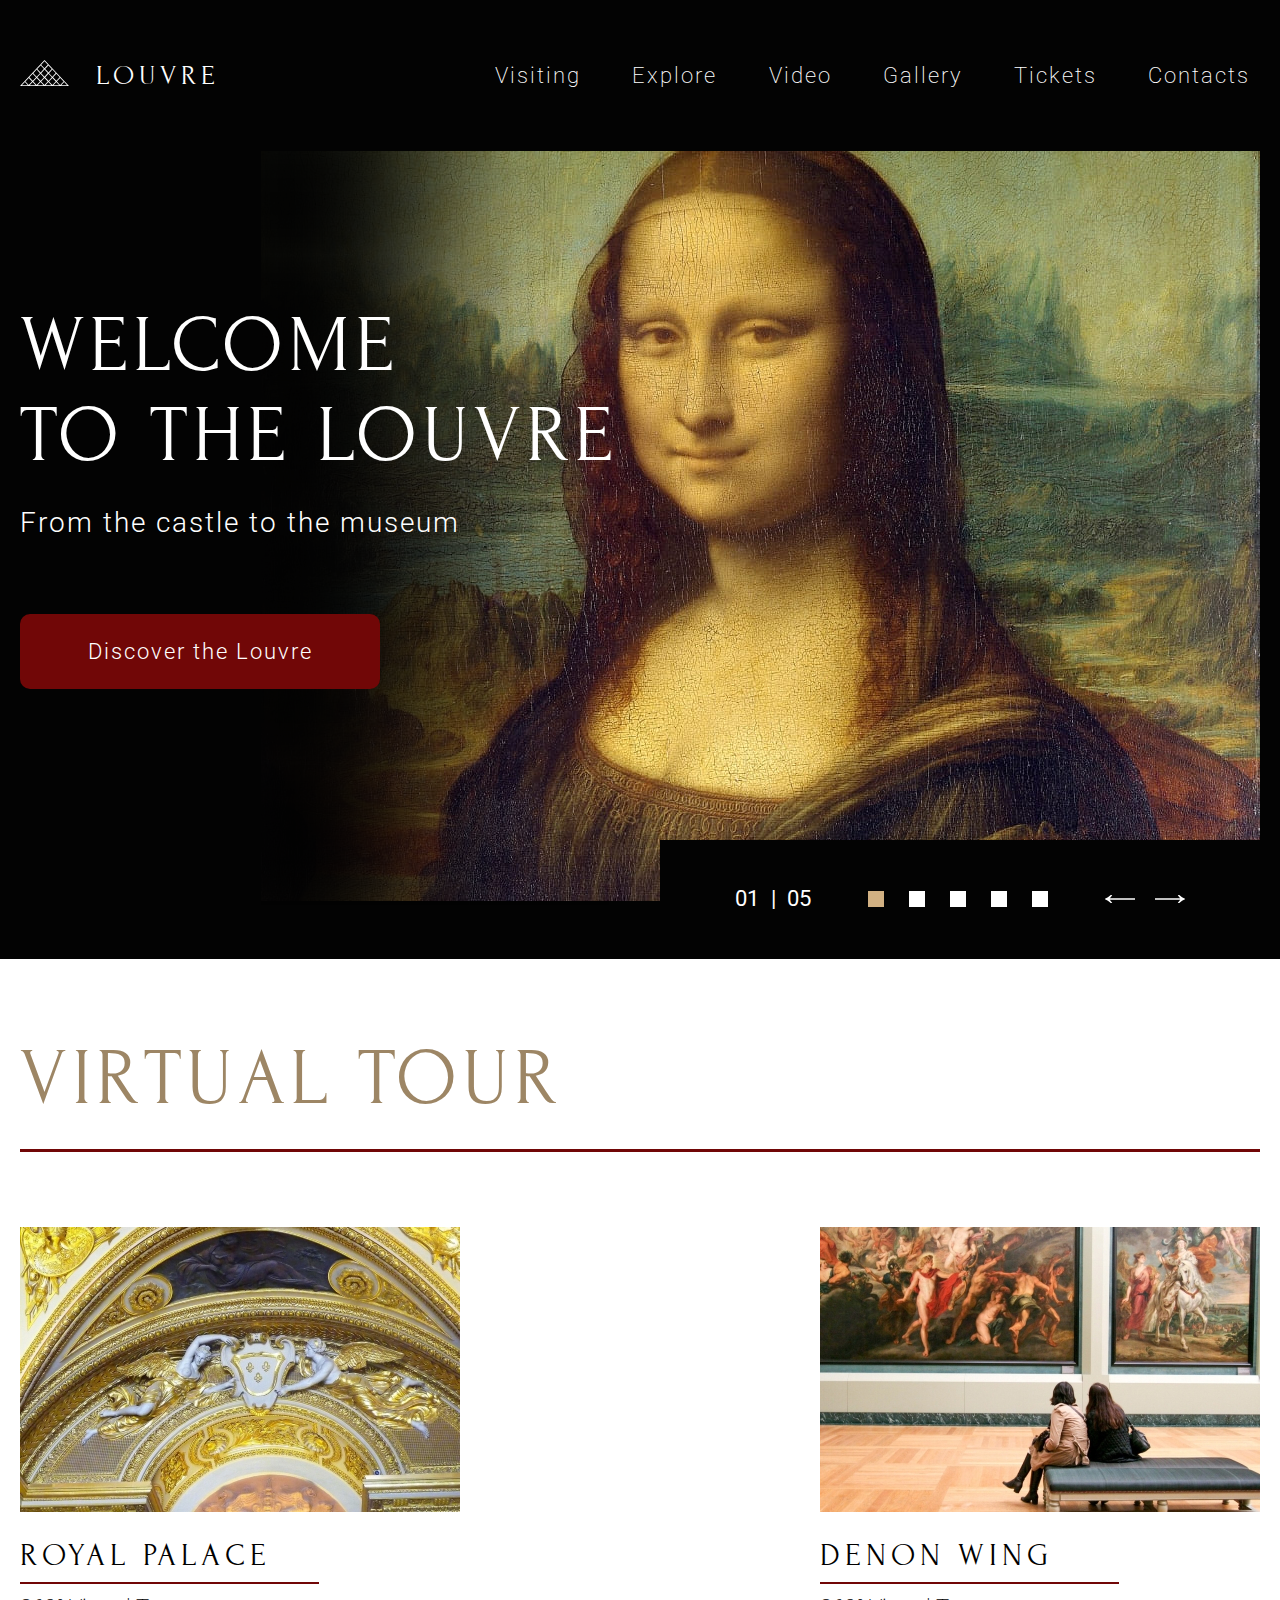
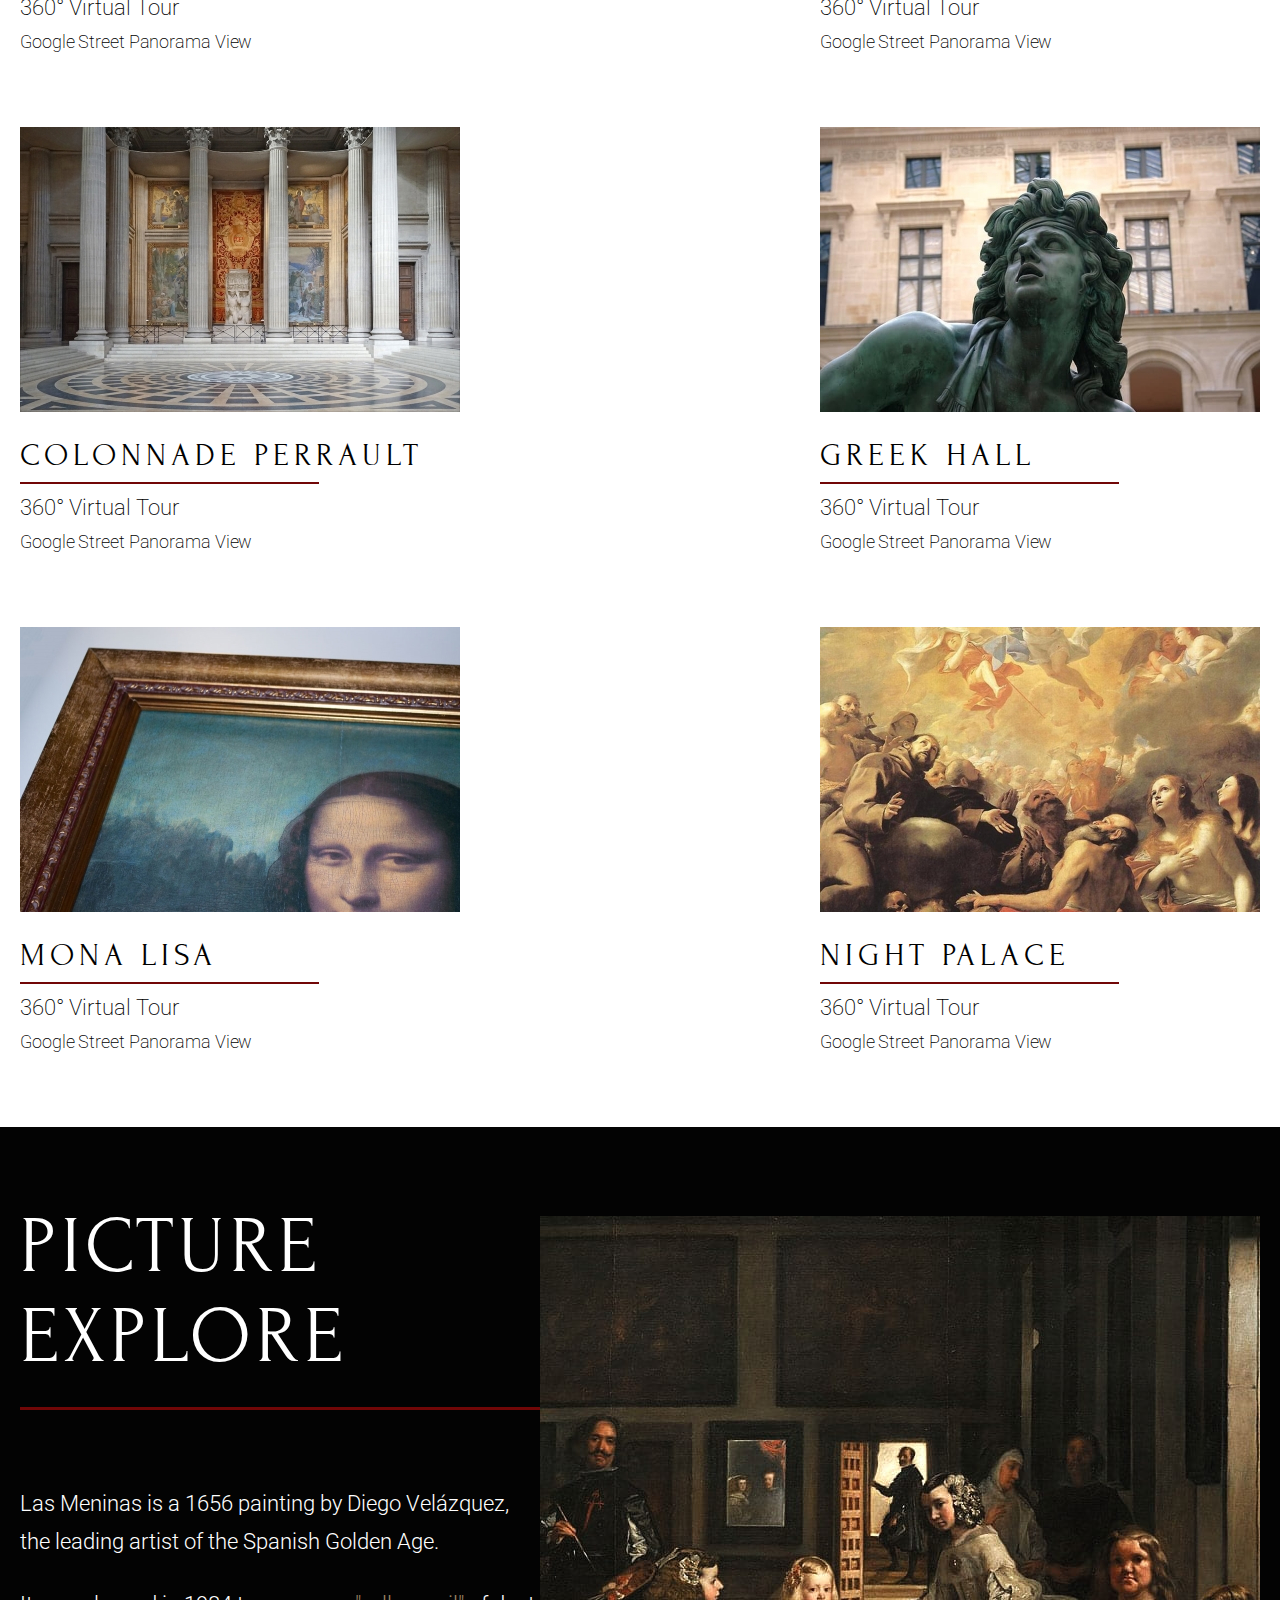
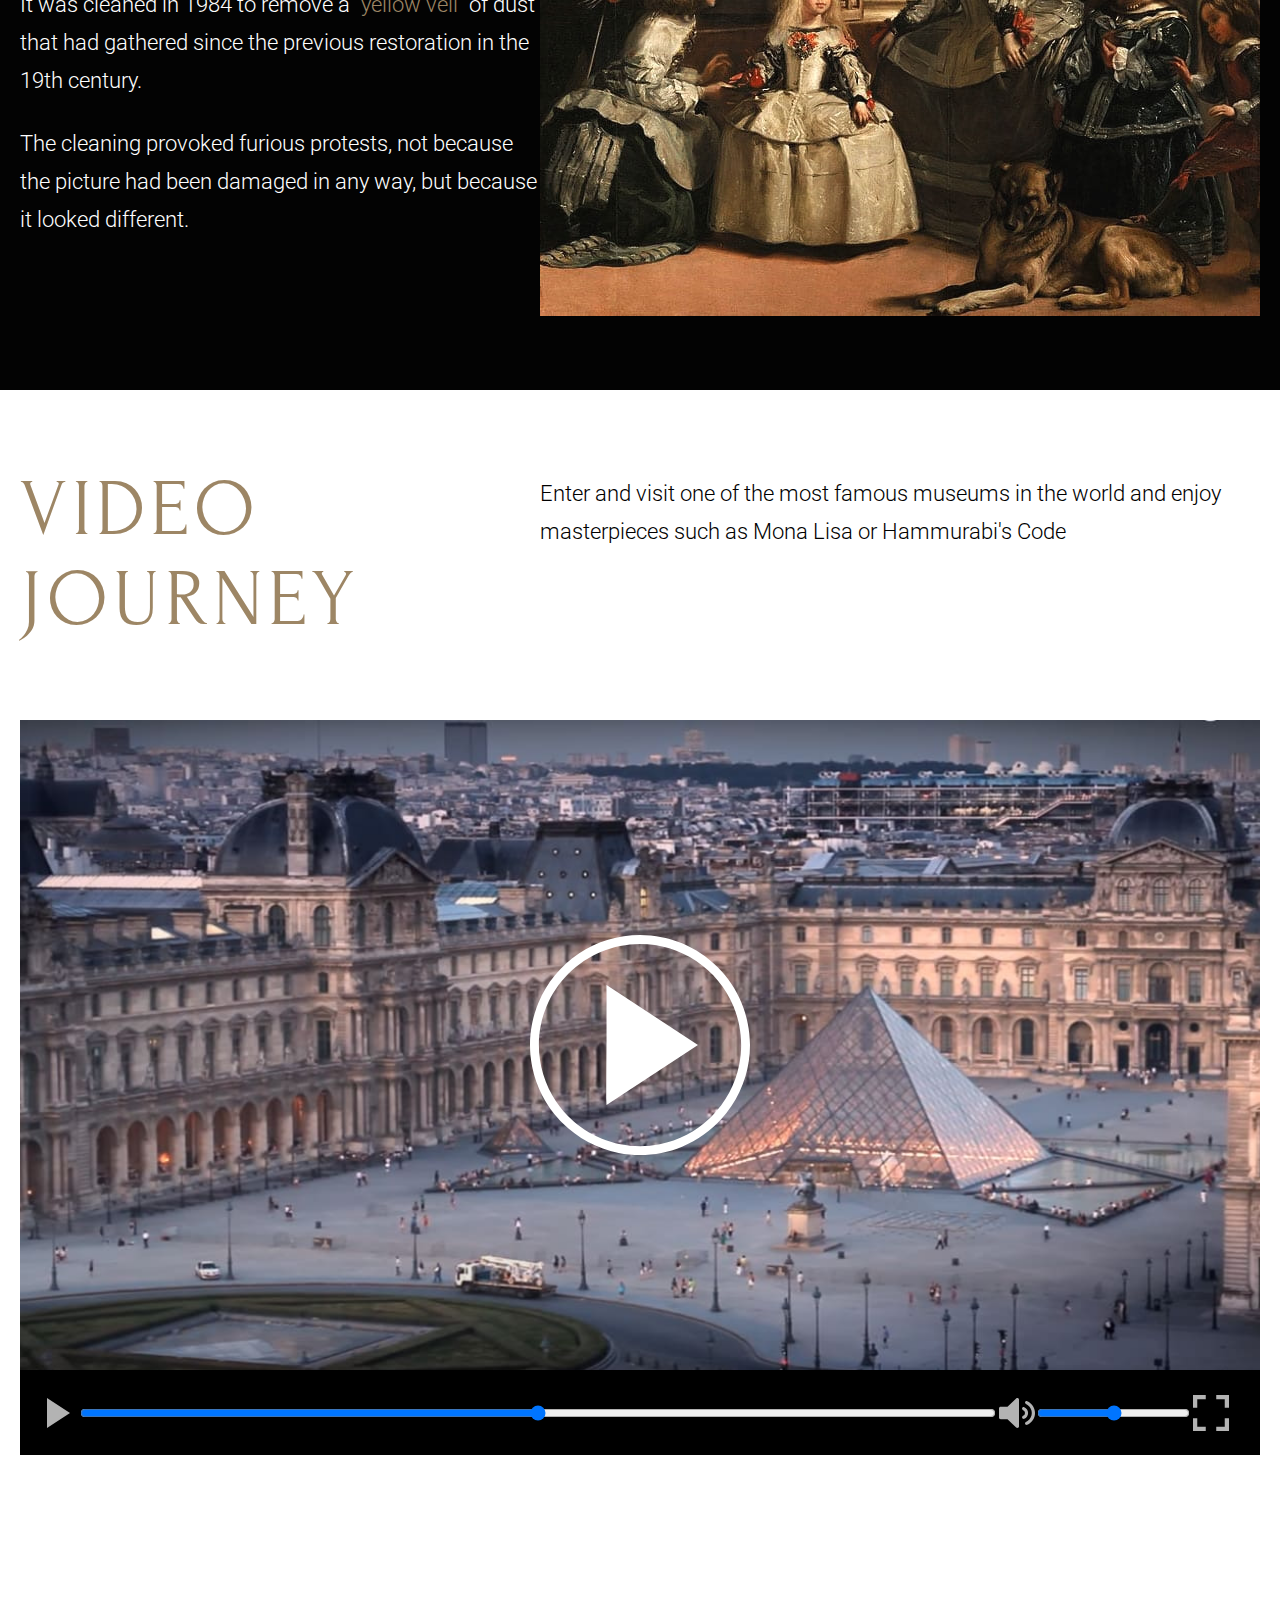
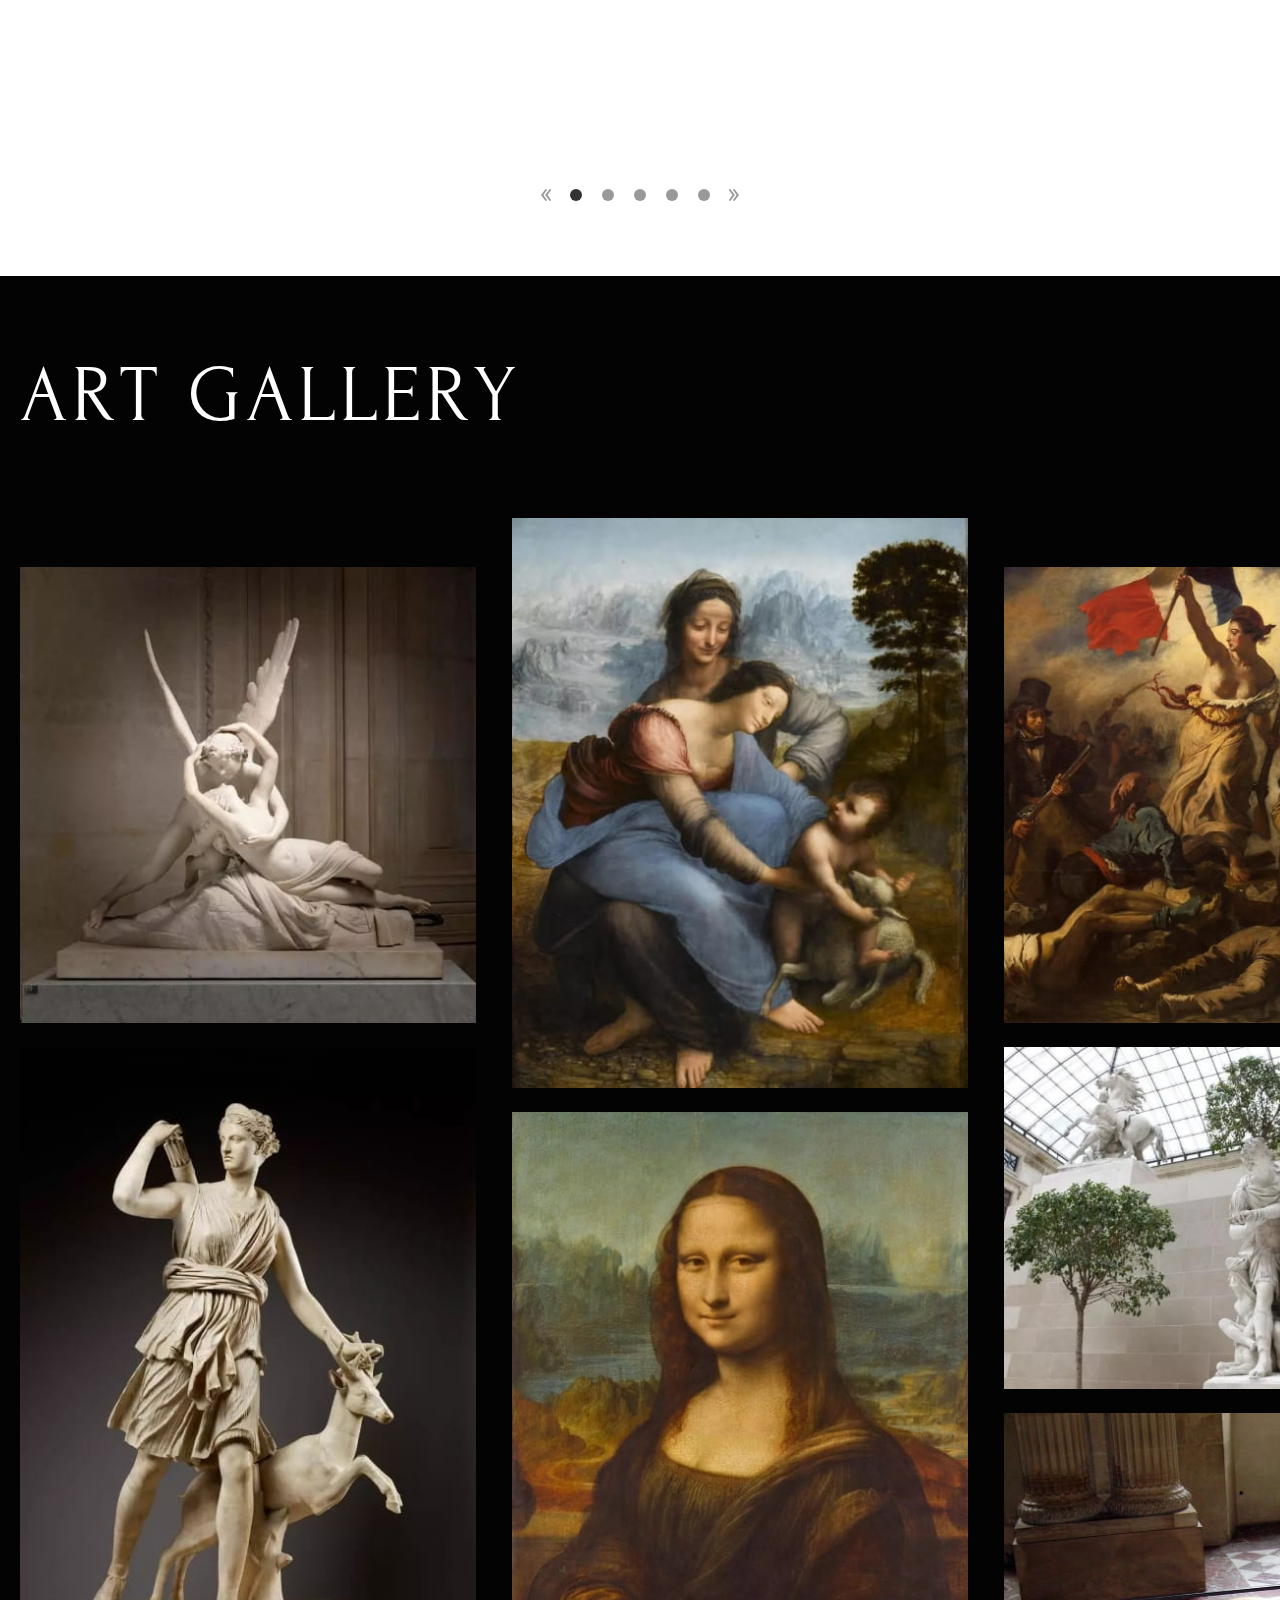
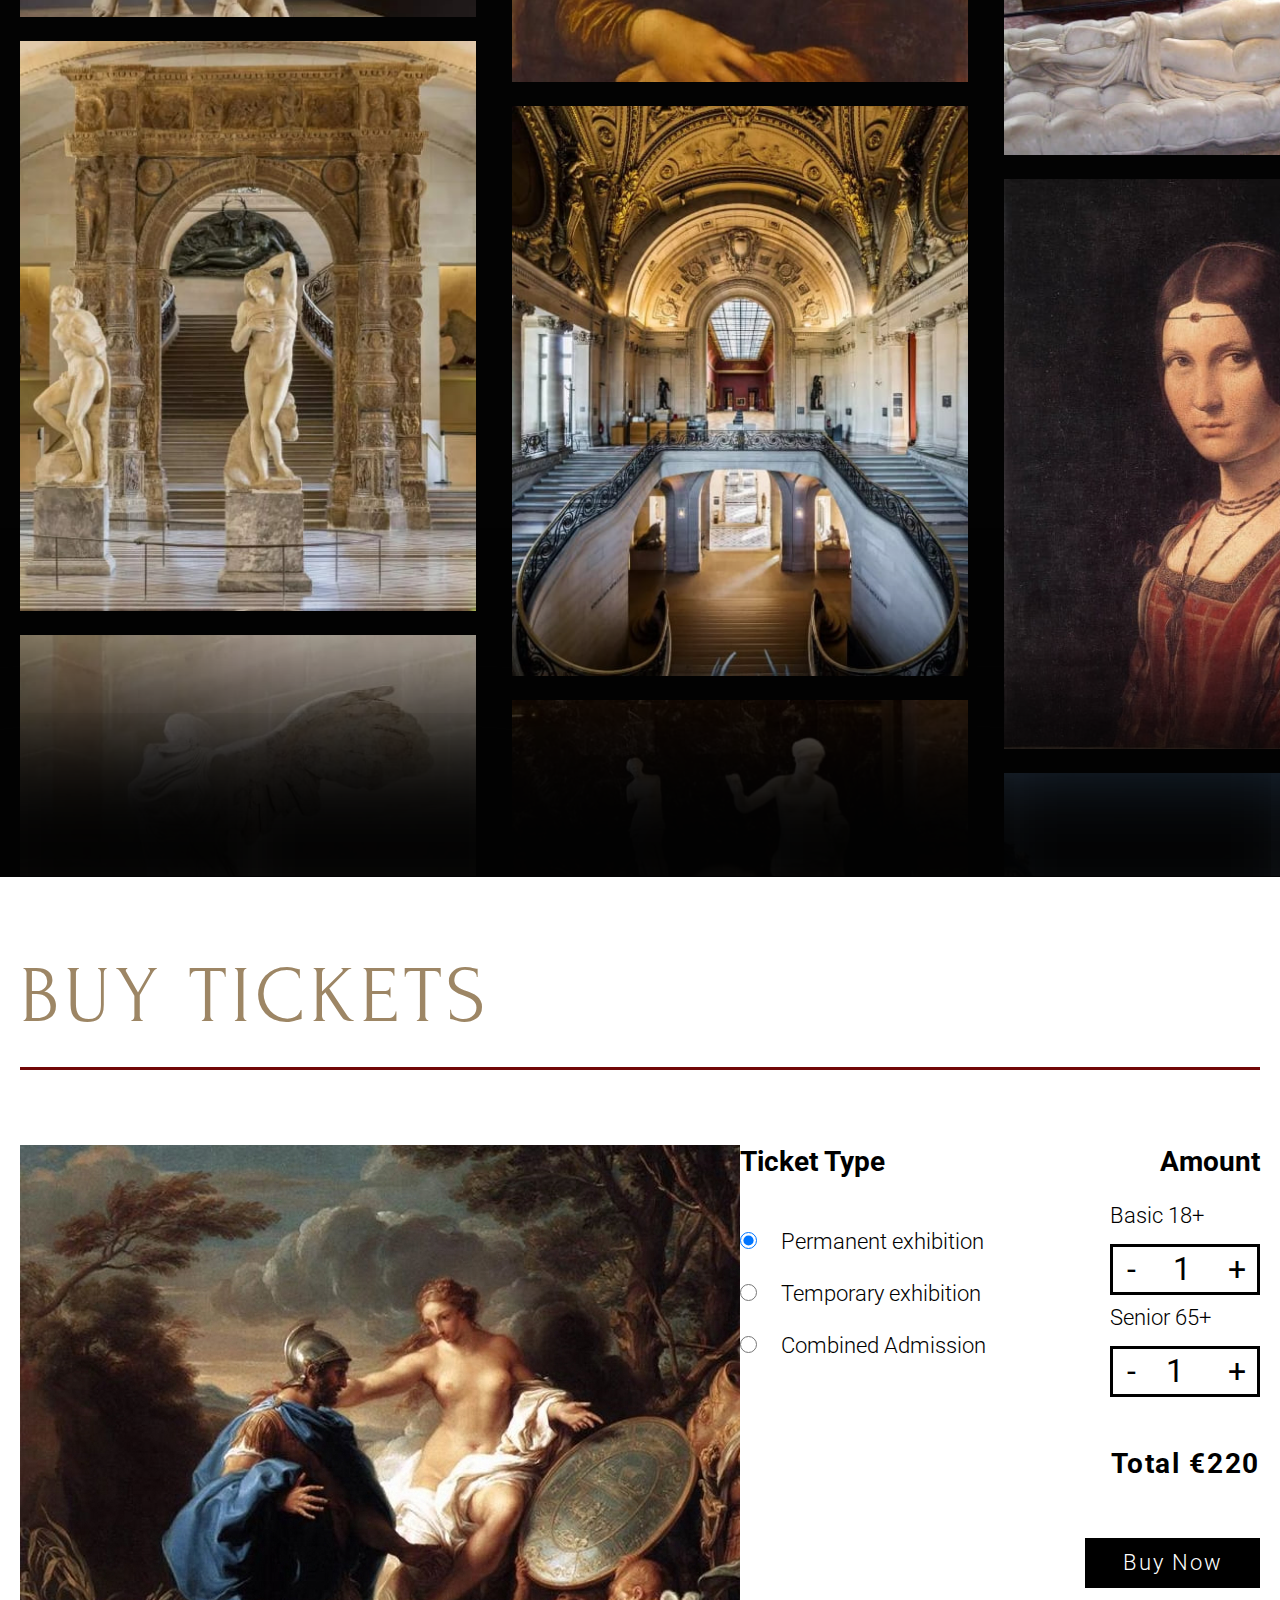
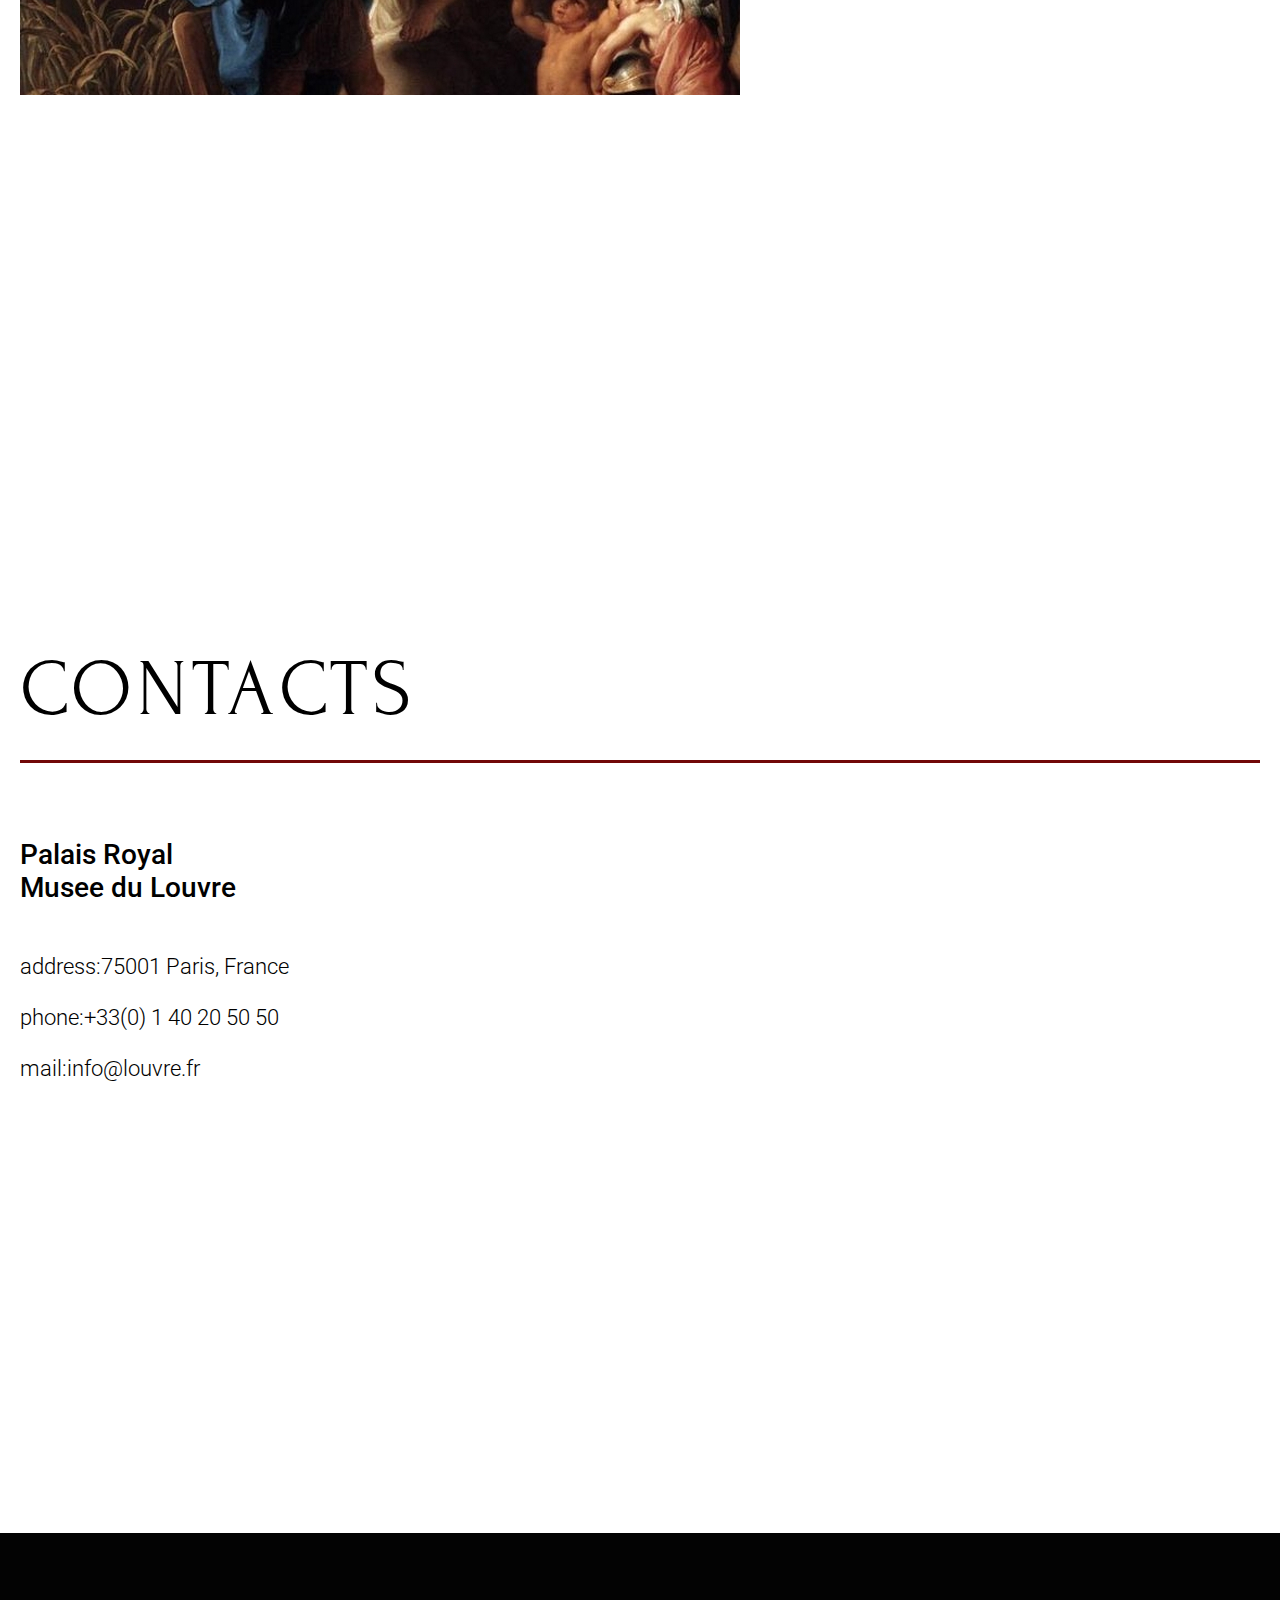
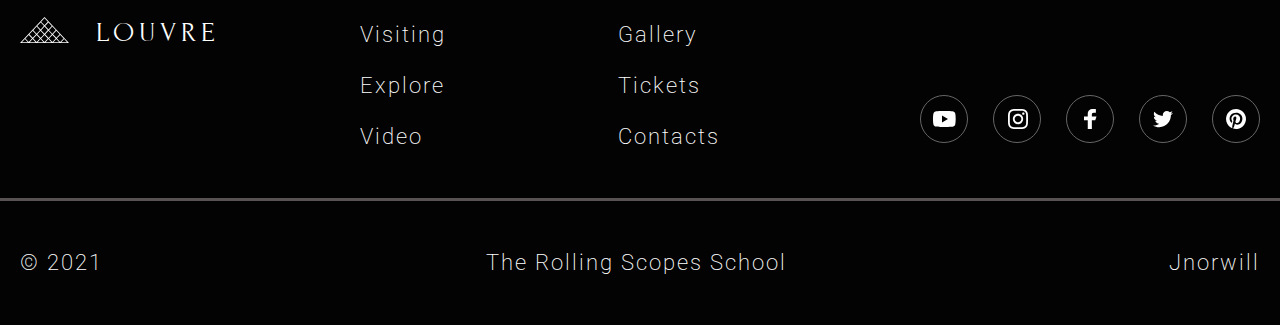
==== museum/index.html @ 2f7038e6 "feat: add block contacts" ====
<!DOCTYPE html>
<html lang="en">
  <head>
    <meta charset="UTF-8">
    <meta http-equiv="X-UA-Compatible" content="IE=edge">
    <meta name="viewport" content="width=device-width, initial-scale=1.0">
    <title>museum</title>
    <link rel="stylesheet" href="./compressed/css/style.min.css">
    <link rel="icon" href="./assets/img/favicon.ico">
    <link rel="preconnect" href="https://fonts.googleapis.com">
    <link rel="preconnect" href="https://fonts.googleapis.com">
    <link rel="preconnect" href="https://fonts.gstatic.com" crossorigin>
    <link href="https://fonts.googleapis.com/css2?family=Forum&display=swap"
      rel="stylesheet">
    <link rel="preconnect" href="https://fonts.gstatic.com" crossorigin>
    <link
      href="https://fonts.googleapis.com/css2?family=Roboto:wght@300&display=swap"
      rel="stylesheet">
  </head>
  <body>
    <header class="header-wrapper dark-bg">
      <h1 class="hidden">Museum</h1>
      <div class="header container">
        <div class="logo">
          <div class="logo__img"></div>
          <div class="logo__text">Louvre</div>
        </div>
        <nav>
          <ul class="navigation header__navigation">
            <li><a href="#visiting" class="navigation__link">Visiting</a></li>
            <li><a href="#explore" class="navigation__link">Explore</a></li>
            <li><a href="#video" class="navigation__link">Video</a></li>
            <li><a href="#gallery" class="navigation__link">Gallery</a></li>
            <li><a href="#tickets" class="navigation__link">Tickets</a></li>
            <li><a href="#contacts" class="navigation__link">Contacts</a></li>
          </ul>
        </nav>
      </div>
    </header>
    <main>
      <section class="welcome dark-bg">
        <div class="welcome-container container">
          <div class="welcome__text-container">
            <h2 class="title welcome__title">Welcome <br> to the Louvre</h2>
            <p class="welcome__subtitle">From the castle to the museum</p>
            <a href="./tours/tour7.html" class="welcome__button">Discover
              the Louvre</a>
          </div>
          <div class="welcome__slider slider">
            <div class="slider__gallery">
              <div class="slider__gallery_shadow"></div>
              <div>
                <img src="./assets/img/1.jpg" alt="Djokonda">
                <img class="hidden" src="./assets/img/2.jpg" alt="">
                <img class="hidden" src="./assets/img/3.jpg" alt="">
                <img class="hidden" src="./assets/img/4.jpg" alt="">
                <img class="hidden" src="./assets/img/5.jpg" alt="">
              </div>
            </div>
            <div class="slider__pagination">
              <div class="slider__numbers">
                <div>01</div>
                <div>|</div>
                <div>05</div>
              </div>
              <div class="slider__squares">
                <div class="squares__square squares__square_beige"></div>
                <div class="squares__square"></div>
                <div class="squares__square"></div>
                <div class="squares__square"></div>
                <div class="squares__square"></div>
              </div>
              <div class="slider__arrows">
                <button class="slider__arrow"></button>
                <button class="slider__arrow slider__arrow_right"></button>
              </div>
            </div>
          </div>
        </div>
      </section>
      <section class="visiting container">
        <h2 class="visiting__title title border-bottom">Virtual tour</h2>
        <div class="visiting__cards">
          <a class="card-link" href="./tours/tour1.html">
            <img class="card-link__img"
              src="./assets/img/royal-palace-tour.jpg" alt="Royal Palace">
            <h3 class="card-link__title">Royal Palace</h3>
            <p class="card-link__big-text">360° Virtual Tour</p>
            <p class="card-link__text">Google Street Panorama View</p>
          </a>
          <a class="card-link" href="./tours/tour2.html">
            <img src="./assets/img/denon-wing-tour.jpg" alt="Denon Wing">
            <h3 class="card-link__title">Denon Wing</h3>
            <p class="card-link__big-text">360° Virtual Tour</p>
            <p class="card-link__text">Google Street Panorama View</p>
          </a>
          <a class="card-link" href="./tours/tour2.html">
            <img src="./assets/img/colonnade-perrault-tour.jpg"
              alt="Colonnade Perrault">
            <h3 class="card-link__title">Colonnade Perrault</h3>
            <p class="card-link__big-text">360° Virtual Tour</p>
            <p class="card-link__text">Google Street Panorama View</p>
          </a>
          <a class="card-link" href="./tours/tour2.html">
            <img src="./assets/img/greek-hall-tour.jpg" alt="Greek hall">
            <h3 class="card-link__title">Greek hall</h3>
            <p class="card-link__big-text">360° Virtual Tour</p>
            <p class="card-link__text">Google Street Panorama View</p>
          </a>
          <a class="card-link" href="./tours/tour2.html">
            <img src="./assets/img/mona-lisa-tour.jpg" alt="Mona Lisa">
            <h3 class="card-link__title">Mona Lisa</h3>
            <p class="card-link__big-text">360° Virtual Tour</p>
            <p class="card-link__text">Google Street Panorama View</p>
          </a>
          <a class="card-link" href="./tours/tour2.html">
            <img src="./assets/img/night-palace-tour.jpg" alt="Night
              Palace">
            <h3 class="card-link__title">Night Palace</h3>
            <p class="card-link__big-text">360° Virtual Tour</p>
            <p class="card-link__text">Google Street Panorama View</p>
          </a>
        </div>
      </section>
      <section class="explore-wrapper dark-bg">
        <div class="explore container">
          <div class="explore__text-container">
            <h2 class="explore__title title border-bottom">Picture explore</h2>
            <p class="explore__text">Las Meninas is a 1656 painting by Diego
              Velázquez, the leading artist of the Spanish Golden Age.</p>
            <p class="explore__text">It was cleaned in 1984 to remove a <span
                class="explore__text_yellow">"yellow
                veil"</span> of dust that had gathered since the previous
              restoration in
              the 19th century.</p>
            <p class="explore__text">The cleaning provoked furious protests, not
              because the picture had been damaged in any way, but because it
              looked different.</p>
          </div>
          <div class="explore__img-container">
            <img src="./assets/img/before.jpg" alt="img">
          </div>
        </div>
      </section>
      <section class="video container">
        <div class="video__text-container">
          <h2 class="video__title title">Video journey</h2>
          <p class="video__subtitle">Enter and visit one of the most famous
            museums in the world and enjoy masterpieces such as Mona Lisa or
            Hammurabi's Code</p>
        </div>
        <div class="video__video-slider video-slider">
          <div class="video-slider__player">
            <img src="./assets/svg/player.svg" alt="play">
            <div class="video-slider__control video-slider-control">
              <button class="video-slider-control__play"></button>
              <input class="video-slider-control__range" type="range">
              <button class="video-slider-control__volume"></button>
              <input class="video-slider-control__range-volume" type="range">
              <button class="video-slider-control__fullscreen"></button>
            </div>
          </div>
          <div class="video-slider__list">
            <iframe width="560" height="315"
              src="https://www.youtube.com/embed/zp1BXPX8jcU" title="YouTube
              video player" frameborder="0" allow="accelerometer; autoplay;
              clipboard-write; encrypted-media; gyroscope; picture-in-picture"
              allowfullscreen></iframe>
            <iframe width="560" height="315"
              src="https://www.youtube.com/embed/Vi5D6FKhRmo" title="YouTube
              video player" frameborder="0" allow="accelerometer; autoplay;
              clipboard-write; encrypted-media; gyroscope; picture-in-picture"
              allowfullscreen></iframe>
            <iframe width="560" height="315"
              src="https://www.youtube.com/embed/NOhDysLnTvY" title="YouTube
              video player" frameborder="0" allow="accelerometer; autoplay;
              clipboard-write; encrypted-media; gyroscope; picture-in-picture"
              allowfullscreen></iframe>
          </div>
          <div class="video-slider__pagination video-slider-pagination">
            <div class="video-slider-pagination__point
              video-slider-pagination__point_selected"></div>
            <div class="video-slider-pagination__point"></div>
            <div class="video-slider-pagination__point"></div>
            <div class="video-slider-pagination__point"></div>
            <div class="video-slider-pagination__point"></div>
            <button class="video-slider-pagination__arrow
              video-slider-pagination__arrow_left"></button>
            <button class="video-slider-pagination__arrow"></button>
          </div>
        </div>
      </section>
      <section class="gallery-wrapper dark-bg">
        <div class="gallery container">
          <h2 class="gallery__title title">Art Gallery</h2>
          <div class="gallery__list">
            <img src="./assets/img/galery1.jpg" alt="img">
            <img src="./assets/img/galery2.jpg" alt="img">
            <img src="./assets/img/galery3.jpg" alt="img">
            <img src="./assets/img/galery4.jpg" alt="img">
            <img src="./assets/img/galery5.jpg" alt="img">
            <img src="./assets/img/galery6.jpg" alt="img">
            <img src="./assets/img/galery7.jpg" alt="img">
            <img src="./assets/img/galery8.jpg" alt="img">
            <img src="./assets/img/galery9.jpg" alt="img">
            <img src="./assets/img/galery10.jpg" alt="img">
            <img src="./assets/img/galery11.jpg" alt="img">
            <img src="./assets/img/galery12.jpg" alt="img">
            <img src="./assets/img/galery13.jpg" alt="img">
            <img src="./assets/img/galery14.jpg" alt="img">
            <img src="./assets/img/galery15.jpg" alt="img">
          </div>
          <div class="gallery__shadow"></div>
        </div>
      </section>
      <section class="tickets container">
        <h2 class="tickets__title title border-bottom">Buy tickets</h2>
        <div class="tickets__container">
          <img src="./assets/img/tickets.jpg" alt="tickets">
          <form class="tickets__form" action="#">
            <div class="form">
              <div class="form__container_left">
                <p class="form__title">Ticket Type</p>
                <input class="form__radio" type="radio" id="radio1"
                  name="type_of_exhibition"
                  checked>
                <label class="form__label" for="radio1">Permanent exhibition</label><br>
                <input class="form__radio" type="radio" id="radio2"
                  name="type_of_exhibition">
                <label class="form__label" for="radio2">Temporary exhibition</label><br>
                <input class="form__radio" type="radio" id="radio3"
                  name="type_of_exhibition">
                <label class="form__label" for="radio3">Combined Admission</label>
              </div>
              <div class="form__container_right">
                <p class="form__title form__title_right">Amount</p>
                <p class="form__text">Basic 18+</p>
                <div class="form__counter">
                  <button onclick="this.nextElementSibling.stepDown()">-</button>
                  <input type="text" name="basic18" value="1">
                  <button onclick="this.previousElementSibling.stepUp()">+</button>
                </div>
                <p class="form__text">Senior 65+</p>
                <div class="form__counter">
                  <button onclick="this.nextElementSibling.stepDown()">-</button>
                  <input type="number" min="0" max="20" value="1" readonly
                    name="senior65" value="1">
                  <button onclick="this.previousElementSibling.stepUp()">+</button>
                </div>
                <p class="form__text_bolt">Total €220</p>
              </div>
            </div>
            <input class="form__submit" type="submit" value="Buy Now">
          </form>
        </div>
      </section>
      <div class="parallax"></div>
      <section class="contacts container">
        <h2 class="contacts__title title border-bottom">Contacts</h2>
        <div class="contacts__container">
          <div>
            <h4 class="contacts__subtitle">Palais Royal <br> Musee du Louvre</h4>
            <ul>
              <li><a class="contacts__link"
                  href="https://goo.gl/maps/XaVPc3SoNzsibqBy8">address:75001
                  Paris, France</a></li>
              <li><a class="contacts__link" href="tel:+330140205050">phone:+33(0)
                  1 40 20 50 50</a></li>
              <li><a class="contacts__link" href="mailto:info@louvre.fr">mail:info@louvre.fr</a></li>
            </ul>
          </div>
          <div class="contacts__map">
            <iframe
              src="https://www.google.com/maps/embed?pb=!1m18!1m12!1m3!1d20998.4255049562!2d2.318433076479192!3d48.861963274406854!2m3!1f0!2f0!3f0!3m2!1i1024!2i768!4f13.1!3m3!1m2!1s0x47e66e25d0482b3d%3A0x1c0b82c6e1d85100!2zNzUwMDEg0J_QsNGA0LjQtiwg0KTRgNCw0L3RhtC40Y8!5e0!3m2!1sru!2sby!4v1631283942959!5m2!1sru!2sby"
              width="960" height="620" style="border:0;" allowfullscreen=""
              loading="lazy"></iframe>
          </div>
        </div>
      </section>
    </main>
    <footer class="footer dark-bg">
      <div class="footer__container container">
        <div class="logo-and-nav-container">
          <div class="logo">
            <div class="logo__img"></div>
            <div class="logo__text">Louvre</div>
          </div>
          <nav>
            <ul class="navigation footer__navigation">
              <li>
                <ul>
                  <li class="footer__navigation_margin"><a href="#visiting"
                      class="navigation__link">Visiting</a></li>
                  <li class="footer__navigation_margin"><a href="#explore"
                      class="navigation__link">Explore</a></li>
                  <li><a href="#video" class="navigation__link">Video</a></li>
                </ul>
              </li>
              <li>
                <ul>
                  <li class="footer__navigation_margin"><a href="#gallery"
                      class="navigation__link">Gallery</a></li>
                  <li class="footer__navigation_margin"><a href="#tickets"
                      class="navigation__link">Tickets</a></li>
                  <li><a href="#contacts" class="navigation__link">Contacts</a></li>
                </ul>
              </li>
            </ul>
          </nav>
        </div>
        <ul class="social-net">
          <li><a href="https://www.youtube.com/user/louvre"
              class="social-net__link youtube"></a></li>
          <li><a href="https://www.instagram.com/museelouvre/"
              class="social-net__link instagram"></a></li>
          <li><a href="https://www.facebook.com/museedulouvre"
              class="social-net__link facebook"></a></li>
          <li><a href="http://twitter.com/museelouvre"
              class="social-net__link twitter"></a></li>
          <li><a href="https://www.pinterest.fr/museedulouvre/"
              class="social-net__link pinterest"></a></li>
        </ul>
      </div>
      <div class="footer__white-stripe"></div>
      <div class="footer__container container">
        <div>© 2021</div>
        <div>The Rolling Scopes School</div>
        <div>Jnorwill</div>
      </div>
    </footer>
  </body>
</html>
---- museum/compressed/css/style.min.css ----
body{margin:0 auto;background:#ffffff;color:#000000}.hidden{display:none}a{text-decoration:none}ul{margin:0;padding:0;list-style:none}h2{margin:0}h3{margin:0}p{margin:0}.dark-bg{color:#ffffff;background:#030303}.container{max-width:1440px;margin:0 auto}.border-bottom{border-bottom:#710707 3px solid;padding-bottom:25px;margin-bottom:75px}.navigation__link{padding:10px;color:#ffffff;font-weight:200;font-size:22px;line-height:26px;letter-spacing:2px;font-family:"Roboto";transition:0.5s}.navigation__link:hover{cursor:pointer;color:#9d8665}.navigation__link:active{color:#7e6c51}.title{font-family:Forum;font-style:normal;font-weight:normal;font-size:80px;line-height:90px;letter-spacing:5px;text-transform:uppercase}.header{display:flex;align-items:center;justify-content:space-between;padding:60px 20px}.logo{display:flex;justify-content:space-between;align-items:center;width:200px}.logo__img{background:url(../../assets/svg/icon.svg) 50% 50% no-repeat;margin-bottom:5px;width:49px;height:26px;transition:0.5s}.logo__text{font-family:Forum;letter-spacing:5px;text-transform:uppercase;font-size:28px;line-height:31px;transition:0.5s}.logo:hover{cursor:pointer}.logo:hover .logo__img{filter:invert(58%) sepia(15%) saturate(710%) hue-rotate(356deg) brightness(150%) contrast(91%)}.logo:hover .logo__text{color:#d2b183}.header__navigation{width:775px;display:flex;justify-content:space-between;align-items:center}.welcome-container{position:relative;padding:0 20px}.welcome__text-container{position:relative;padding:150px 0 270px;width:600px;z-index:2}.welcome__subtitle{font-family:Roboto;font-weight:300;font-size:28px;line-height:33px;letter-spacing:2px;margin:25px 0 75px}.welcome__button{background:#710707;border-radius:10px;font-family:Roboto;font-style:normal;font-weight:300;font-size:22px;line-height:26px;letter-spacing:2px;border:none;width:360px;height:75px;color:#ffffff;transition:0.5s;display:flex;justify-content:center;align-items:center}.welcome__button:hover{background:#9d8665;cursor:pointer}.welcome__slider{position:absolute;display:flex;flex-direction:column;align-items:flex-end;top:0;right:20px;z-index:1}.slider__gallery{overflow:hidden;position:relative}.slider__gallery_shadow{position:absolute;top:0;left:0;height:100%;width:1px;background:#030303;box-shadow:0px 0px 140px 180px #030303;z-index:2}.slider__pagination,.slider__numbers,.slider__squares,.slider__arrows{display:flex;align-items:center;justify-content:space-between}.slider__pagination{position:relative;z-index:2;width:450px;background:#030303;margin-top:-65px;padding:39px 75px}.slider__numbers{width:76px;height:40px;font-family:Roboto;font-size:22px;line-height:40px;text-transform:uppercase}.slider__squares{width:180px}.squares__square{width:16px;height:16px;background:#ffffff;transition:0.5s}.squares__square:hover{background:#d2b183;cursor:pointer}.squares__square_beige{background:#d2b183}.slider__arrows{width:80px}.slider__arrow{background:url(../../assets/svg/arrow.svg) 50% 50% no-repeat;height:8px;width:30px;padding:10px 0;border:none;transition:0.5s}.slider__arrow:hover{cursor:pointer;filter:invert(58%) sepia(15%) saturate(710%) hue-rotate(356deg) brightness(150%) contrast(91%)}.slider__arrow_right{transform:rotate(180deg)}.visiting{padding:75px 20px}.visiting__title{color:#9d8665;margin-bottom:0}.visiting__cards{display:flex;justify-content:space-between;flex-wrap:wrap}.card-link{margin-top:75px;color:#000000}.card-link__img{width:440px;height:285px}.card-link__title{font-family:Forum;font-style:normal;font-weight:normal;font-size:32px;line-height:58px;letter-spacing:5px;text-transform:uppercase;margin:10px 0 11px;position:relative}.card-link__title::after{content:"";height:2px;background:#710707;width:68%;position:absolute;left:0;bottom:0;transition:0.5s}.card-link__big-text{font-family:Roboto;font-style:normal;font-weight:200;font-size:22px;line-height:26px;margin-bottom:10px}.card-link__text{font-family:Roboto;font-style:normal;font-weight:200;font-size:18px;line-height:21px;letter-spacing:-0.1px}.card-link:hover .card-link__title::after{width:100%}.explore{padding:75px 20px 70px;display:flex;justify-content:space-between}.explore__text-container{max-width:659px}.explore__img-container{margin-top:14px}.explore__text{font-family:Roboto;font-style:normal;font-weight:300;font-size:22px;line-height:38px;margin-top:25px}.explore__text_yellow{color:#9d8665}.video{padding:75px 20px}.video__title{color:#9d8665}.video__text-container{display:flex;justify-content:space-between;margin-bottom:75px}.video__subtitle{max-width:720px;font-family:Roboto;font-style:normal;font-weight:300;font-size:22px;line-height:38px;margin-top:10px}.video-slider__player{background:url(../../assets/img/player.jpg) 50% 50% no-repeat;background-size:cover;width:100%;height:735px;display:flex;justify-content:center;align-items:center;position:relative;z-index:1}.video-slider__player img{padding-bottom:85px}.video-slider__control{position:absolute;background:#000000;width:calc(100% - 50px);height:85px;bottom:0;left:0;z-index:2}.video-slider__list{margin:40px 0;width:100%;display:flex;justify-content:space-between}.video-slider__list iframe{width:452px;height:254px}.video-slider-control{display:flex;justify-content:space-between;align-items:center;padding:0 30px 0 20px}.video-slider-control__play{transition:0.5s;border:none;padding:10px;height:38px;width:38px;background:url(../../assets/svg/play.svg) 50% 50% no-repeat}.video-slider-control__play:focus{background:url(../../assets/svg/pause.svg) 50% 50% no-repeat}.video-slider-control__play:hover{cursor:pointer;filter:invert(66%) sepia(0%) saturate(0%) hue-rotate(163deg) brightness(90%) contrast(101%)}.video-slider-control__range{width:929px}.video-slider-control__volume{transition:0.5s;border:none;padding:10px;height:38px;width:38px;background:url(../../assets/svg/volume-on.svg) 50% 50% no-repeat}.video-slider-control__volume:focus{background:url(../../assets/svg/volume-off.svg) 50% 50% no-repeat}.video-slider-control__volume:hover{cursor:pointer;filter:invert(66%) sepia(0%) saturate(0%) hue-rotate(163deg) brightness(90%) contrast(101%)}.video-slider-control__range-volume{width:155px}.video-slider-control__fullscreen{transition:0.5s;border:none;padding:10px;height:38px;width:38px;background:url(../../assets/svg/full-screen-on.svg) 50% 50% no-repeat}.video-slider-control__fullscreen:focus{background:url(../../assets/svg/full-screen-off.svg) 50% 50% no-repeat}.video-slider-control__fullscreen:hover{cursor:pointer;filter:invert(66%) sepia(0%) saturate(0%) hue-rotate(163deg) brightness(90%) contrast(101%)}.video-slider-pagination{display:flex;justify-content:space-between;align-items:center;width:140px;margin:0 auto;position:relative}.video-slider-pagination__point{width:12px;height:12px;background:#999999;border-radius:50%;transition:0.5s}.video-slider-pagination__point:hover{cursor:pointer;background:#710707}.video-slider-pagination__point_selected{background:#333333}.video-slider-pagination__arrow{position:absolute;background:url(../../assets/svg/arrow2.svg) no-repeat 50% 50%;width:10px;height:12px;right:-30px;border:none;transition:0.5s}.video-slider-pagination__arrow:hover{cursor:pointer;filter:invert(13%) sepia(46%) saturate(2750%) hue-rotate(336deg) brightness(40%) contrast(120%)}.video-slider-pagination__arrow_left{transform:rotate(180deg);left:-30px}.gallery{padding:75px 20px 0;overflow:hidden;height:2126px;position:relative}.gallery__list{position:relative;height:2850px;display:flex;flex-direction:column;width:1476px;align-items:flex-start;flex-wrap:wrap;margin-top:102px}.gallery__list img{margin-top:24px;width:456px;display:block}.gallery__list img:nth-child(6){margin-top:-25px}.gallery__shadow{width:100%;position:absolute;bottom:0;left:0;height:1px;background:#030303;box-shadow:0px 0px 140px 180px #030303;z-index:2}.tickets{padding:75px 20px}.tickets__title{color:#9d8665}.tickets__container{display:flex;justify-content:space-between}.tickets__form{width:660px;text-align:right}.form{display:flex;justify-content:space-between}.form__title{font-family:Roboto;font-style:normal;font-weight:bold;font-size:28px;line-height:33px;margin-bottom:25px}.form__container_left{text-align:left}.form__container_right{text-align:right}.form__radio{margin:29px 0 0;height:17px;width:17px}.form__label{margin-left:20px;font-family:Roboto;font-style:normal;font-weight:300;font-size:22px;line-height:26px}.form__text{font-family:Roboto;font-style:normal;font-weight:300;font-size:22px;line-height:26px;text-align:left;margin:10px 0 15px}.form__counter{border:solid #000000 3px;width:144px}.form__counter button{margin:0;border:none;background:none;padding:4px 11px;font-family:Roboto;font-style:normal;font-weight:normal;font-size:32px;line-height:37px;text-align:center}.form__counter input{border:none;width:62px;text-align:center;font-family:Roboto;font-size:32px;line-height:37px;padding:0}.form__text_bolt{font-family:Roboto;font-style:normal;font-weight:bold;font-size:28px;line-height:33px;letter-spacing:1.65px;margin:50px 0 58px}.form__submit{border:none;background:#000000;width:175px;height:50px;color:#ffffff;font-family:Roboto;font-style:normal;font-weight:300;font-size:22px;line-height:26px;letter-spacing:2px}.parallax{width:100%;height:400px;background:url(../../assets/img/parallax.jpg) 50% 50% no-repeat;background-size:cover;background-attachment:fixed}.contacts{padding:75px 20px}.contacts__container{display:flex;justify-content:space-between}.contacts__subtitle{font-family:Roboto;font-style:normal;font-weight:500;font-size:28px;line-height:33px;margin:0 0 50px}.contacts__link{display:block;font-family:Roboto;font-style:normal;font-weight:300;font-size:22px;line-height:26px;color:#000000;border:none;margin-top:25px}.contacts__map{width:960px;height:620px}.footer{font-family:Roboto;font-style:normal;font-weight:200;font-size:22px;line-height:22px;letter-spacing:2px;padding:84px 0 51px}.footer__white-stripe{height:3px;background:#585252;width:100%;margin:48px 0 51px}.footer__container{display:flex;justify-content:space-between;padding:0 20px;flex-wrap:wrap}.logo-and-nav-container{display:flex;justify-content:space-between;align-items:flex-start;flex-wrap:nowrap;max-width:710px;width:100%}.footer__navigation{display:flex;width:380px;justify-content:space-between;margin-top:5px}.footer__navigation_margin{margin-bottom:25px}.social-net{display:flex;justify-content:space-between;align-items:flex-end;width:340px;margin-bottom:7px}.social-net__link{width:46px;height:46px;border:solid 1px #666666;border-radius:50%;display:block;transition:0.5s}.social-net__link:hover{border:solid 1px #9d8665;filter:invert(58%) sepia(15%) saturate(710%) hue-rotate(356deg) brightness(150%) contrast(91%)}.youtube{background:url(../../assets/svg/youtube.svg) no-repeat 50% 50%}.instagram{background:url(../../assets/svg/instagram.svg) no-repeat 50% 50%}.facebook{background:url(../../assets/svg/facebook.svg) no-repeat 50% 50%}.twitter{background:url(../../assets/svg/twitter.svg) no-repeat 50% 50%}.pinterest{background:url(../../assets/svg/pinterest.svg) no-repeat 50% 50%}
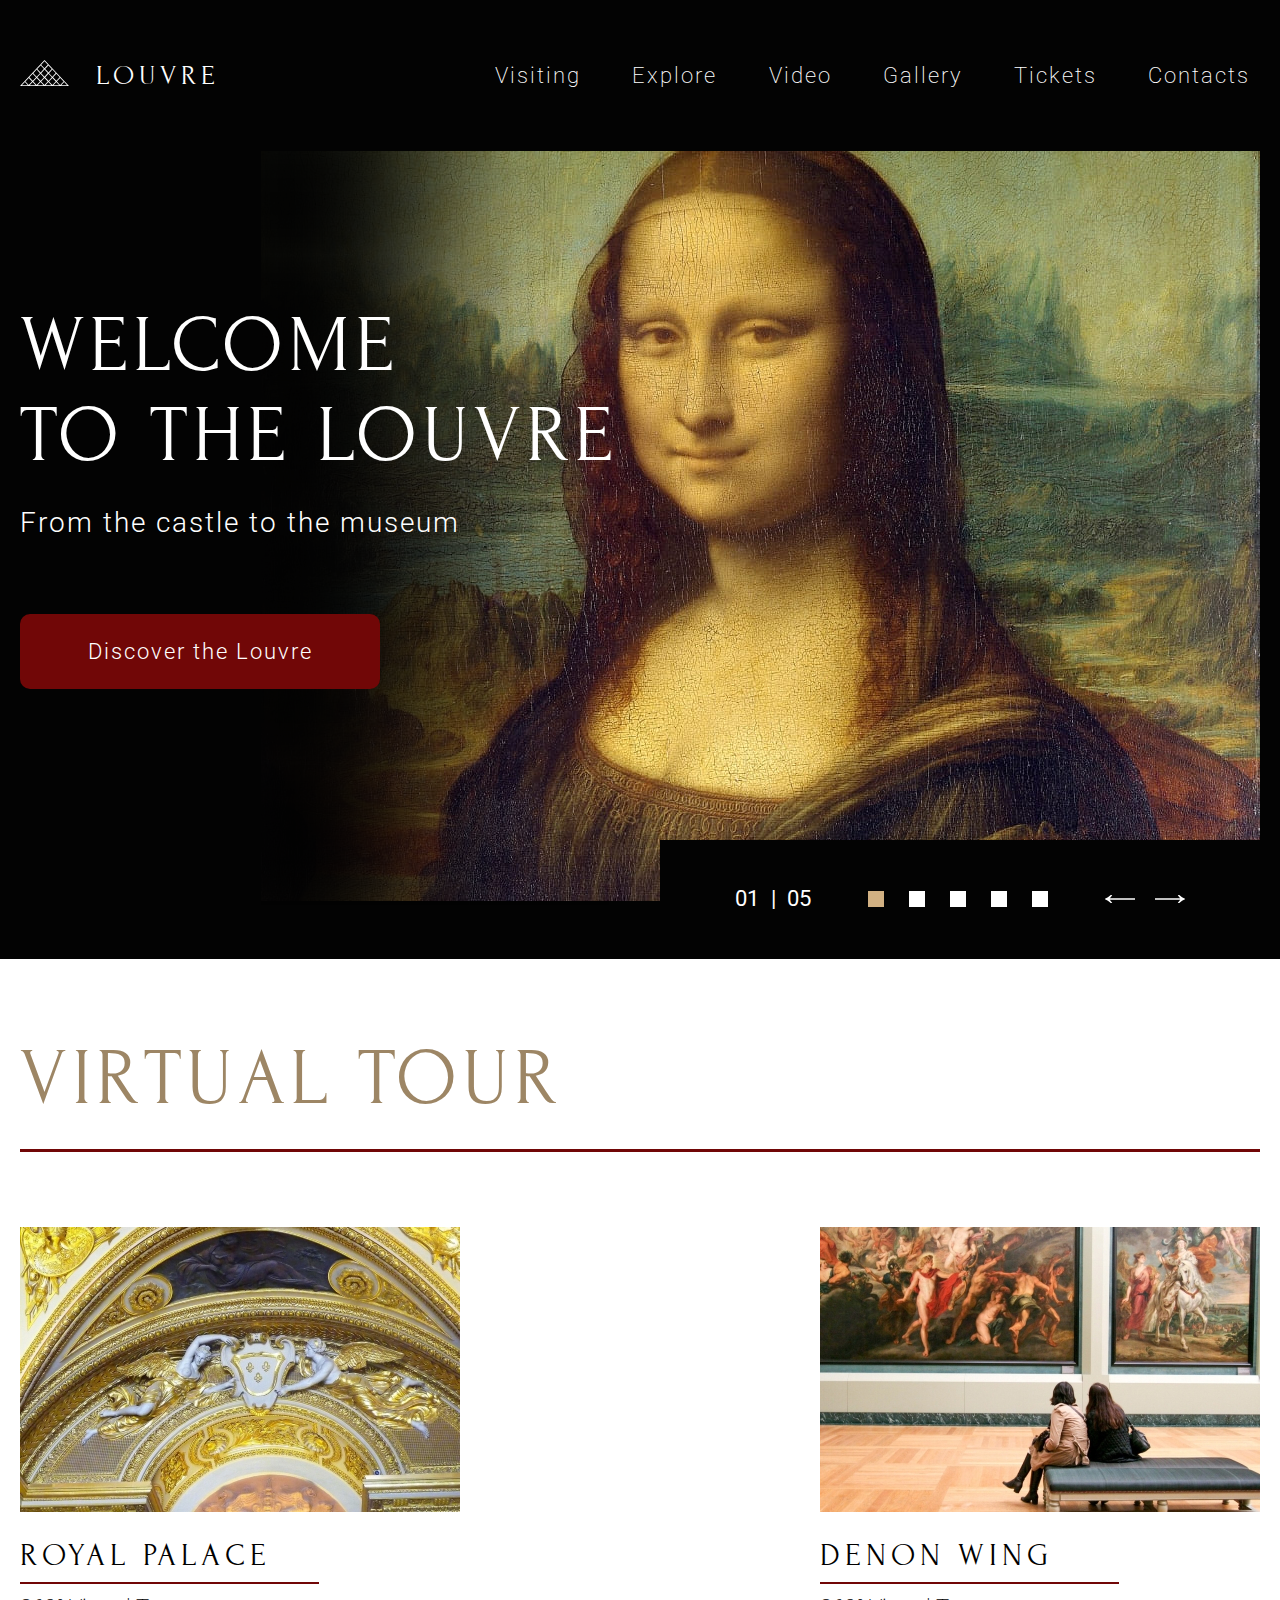
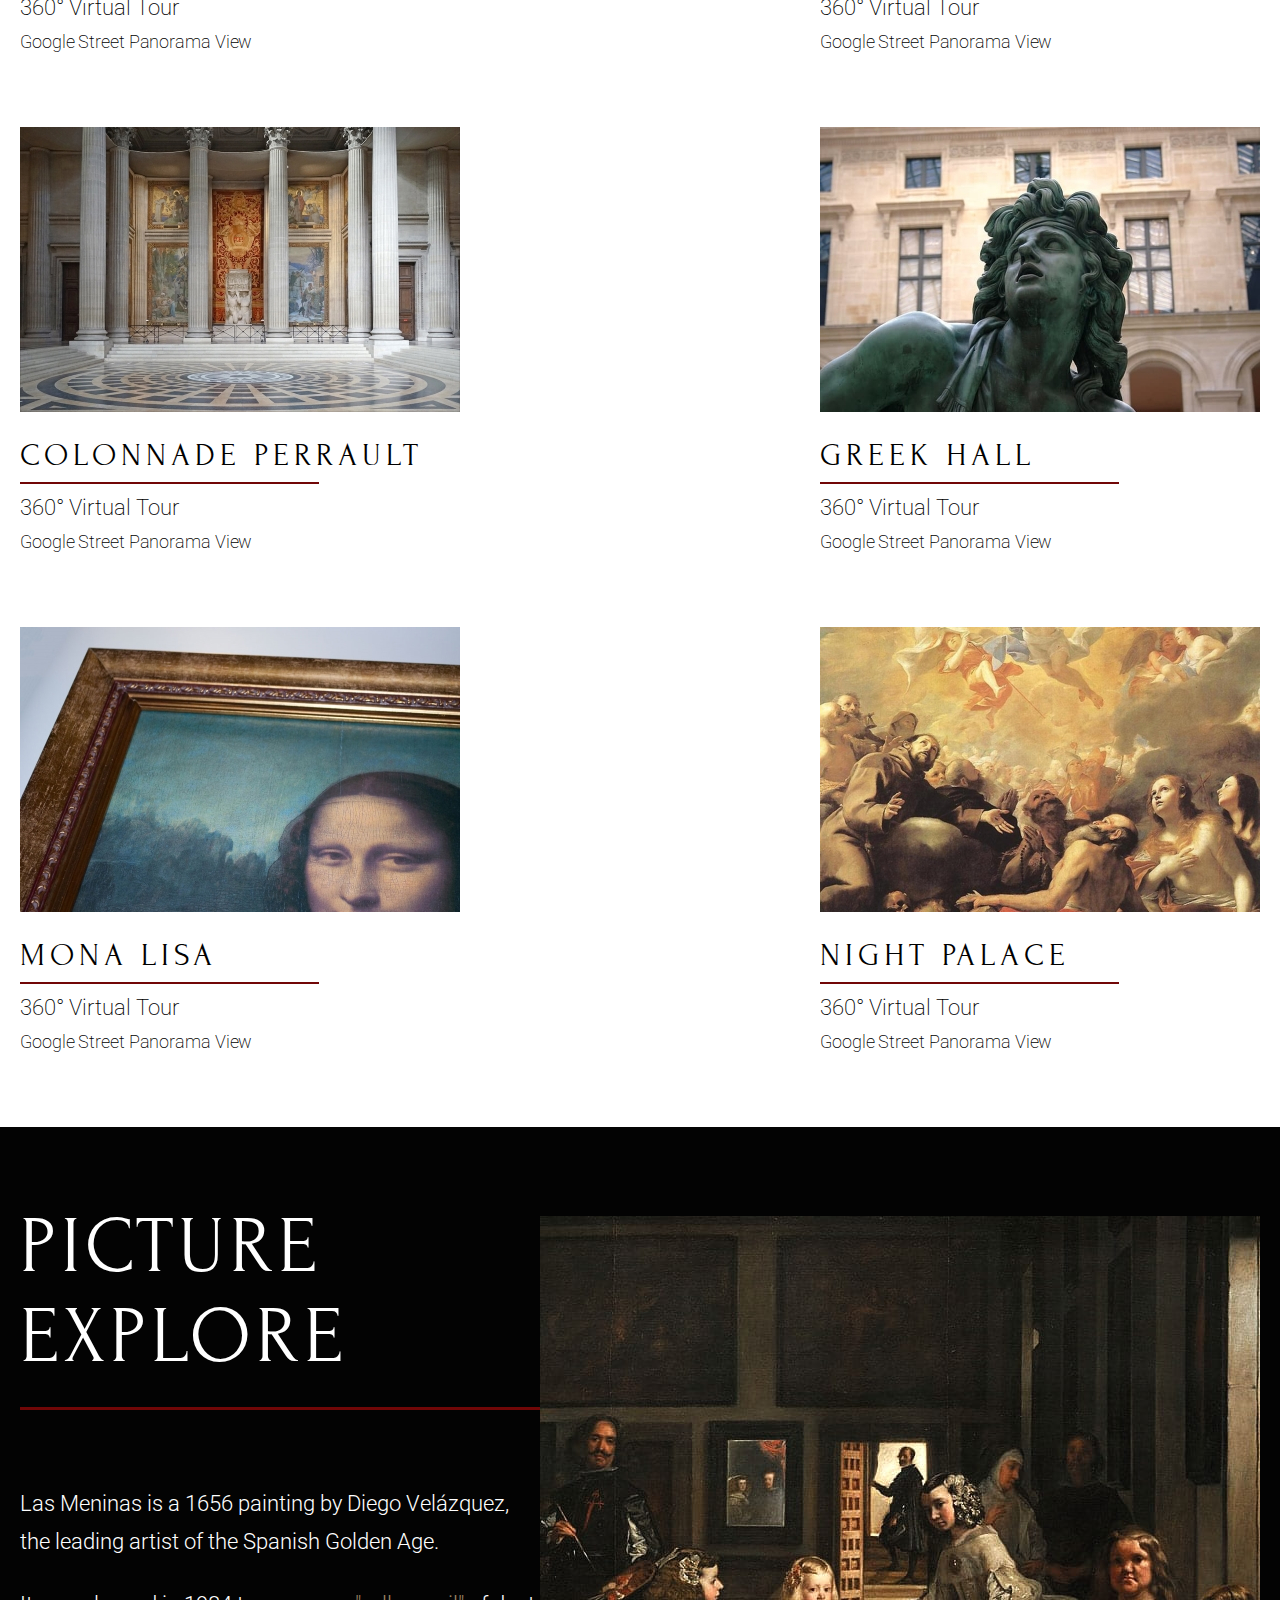
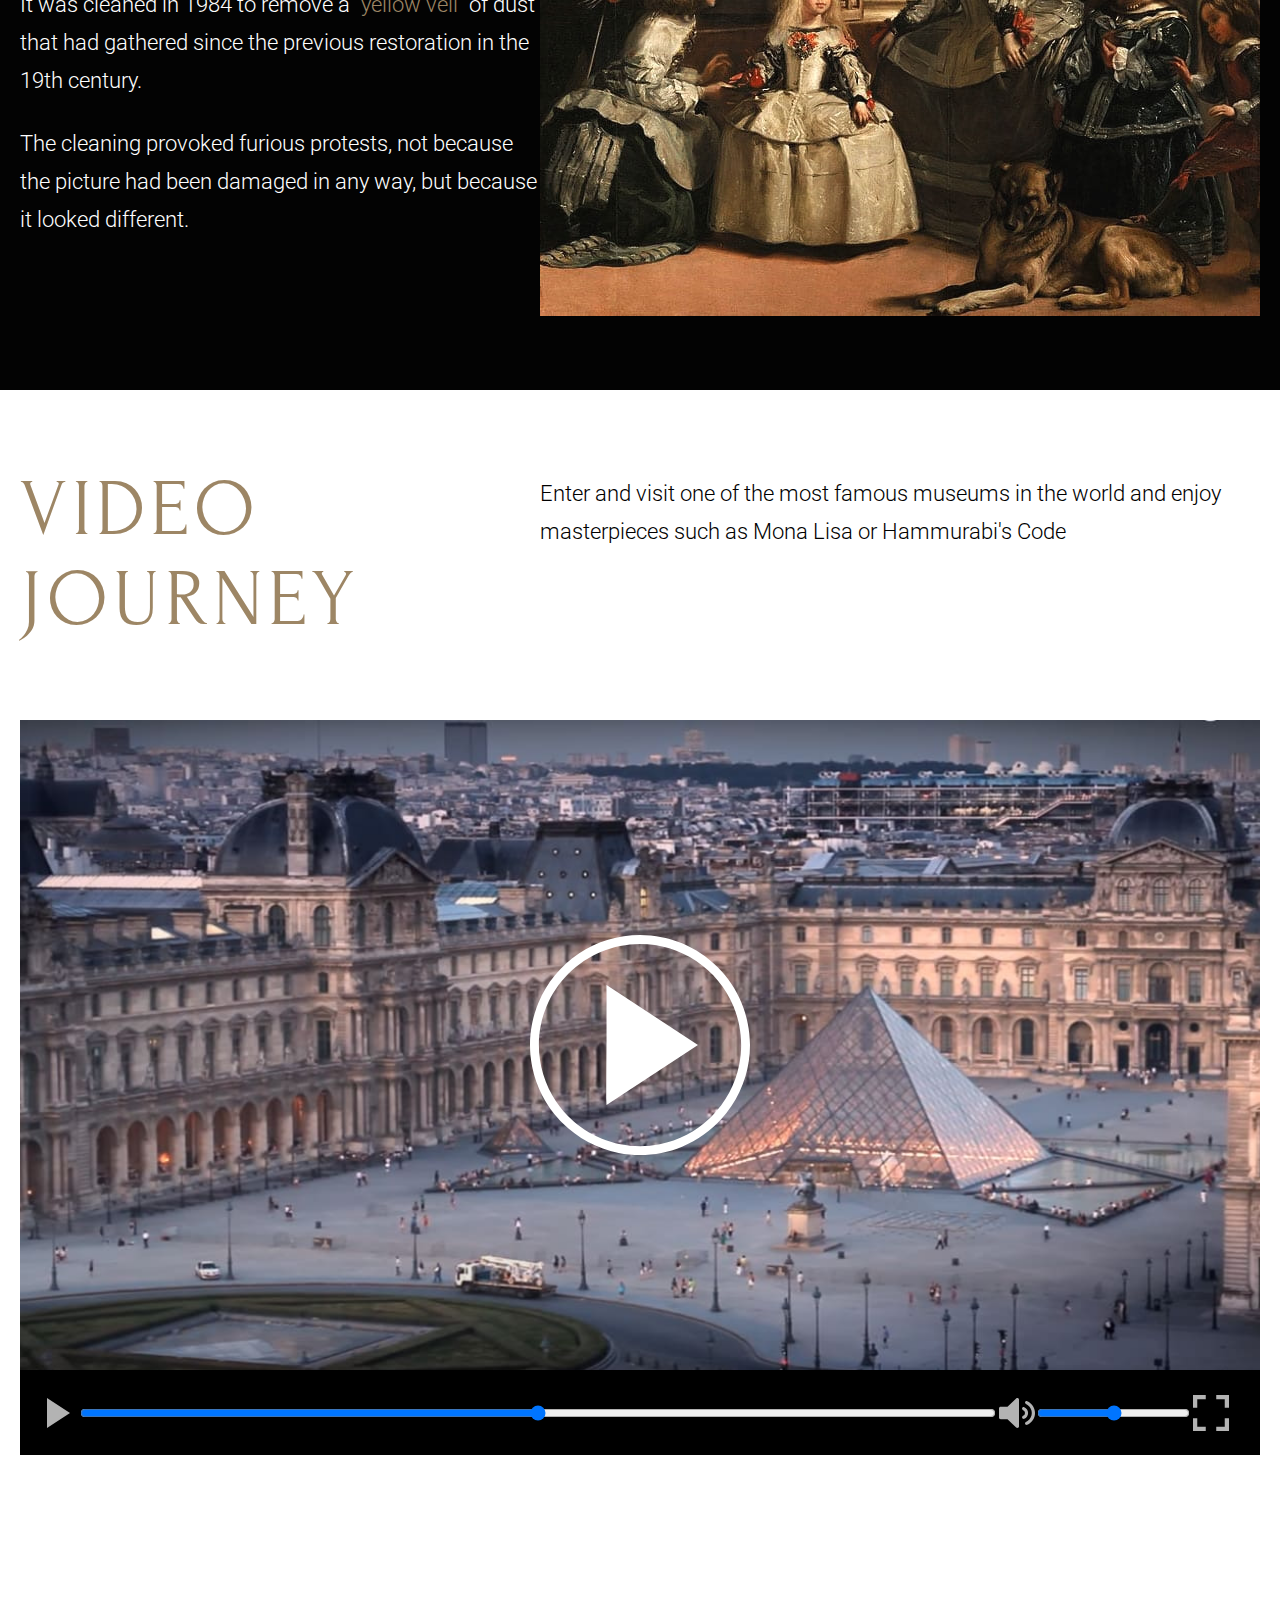
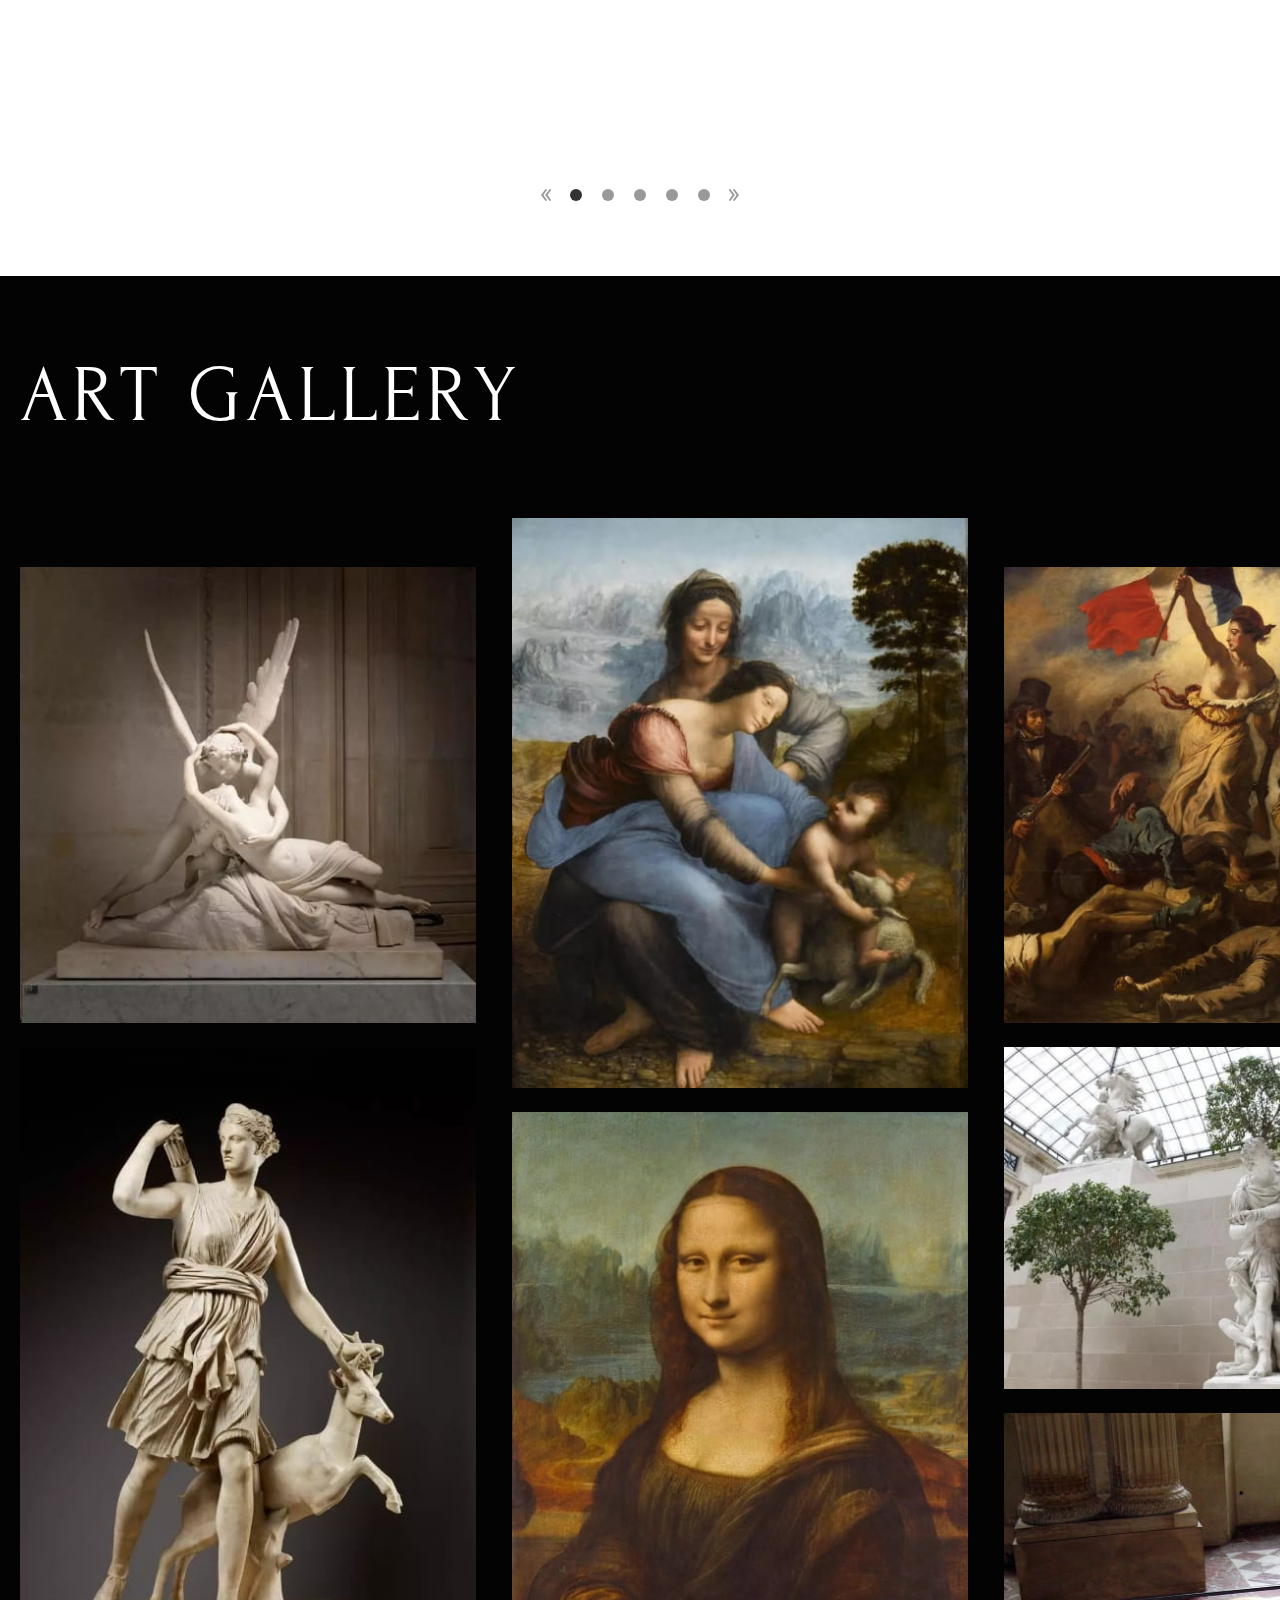
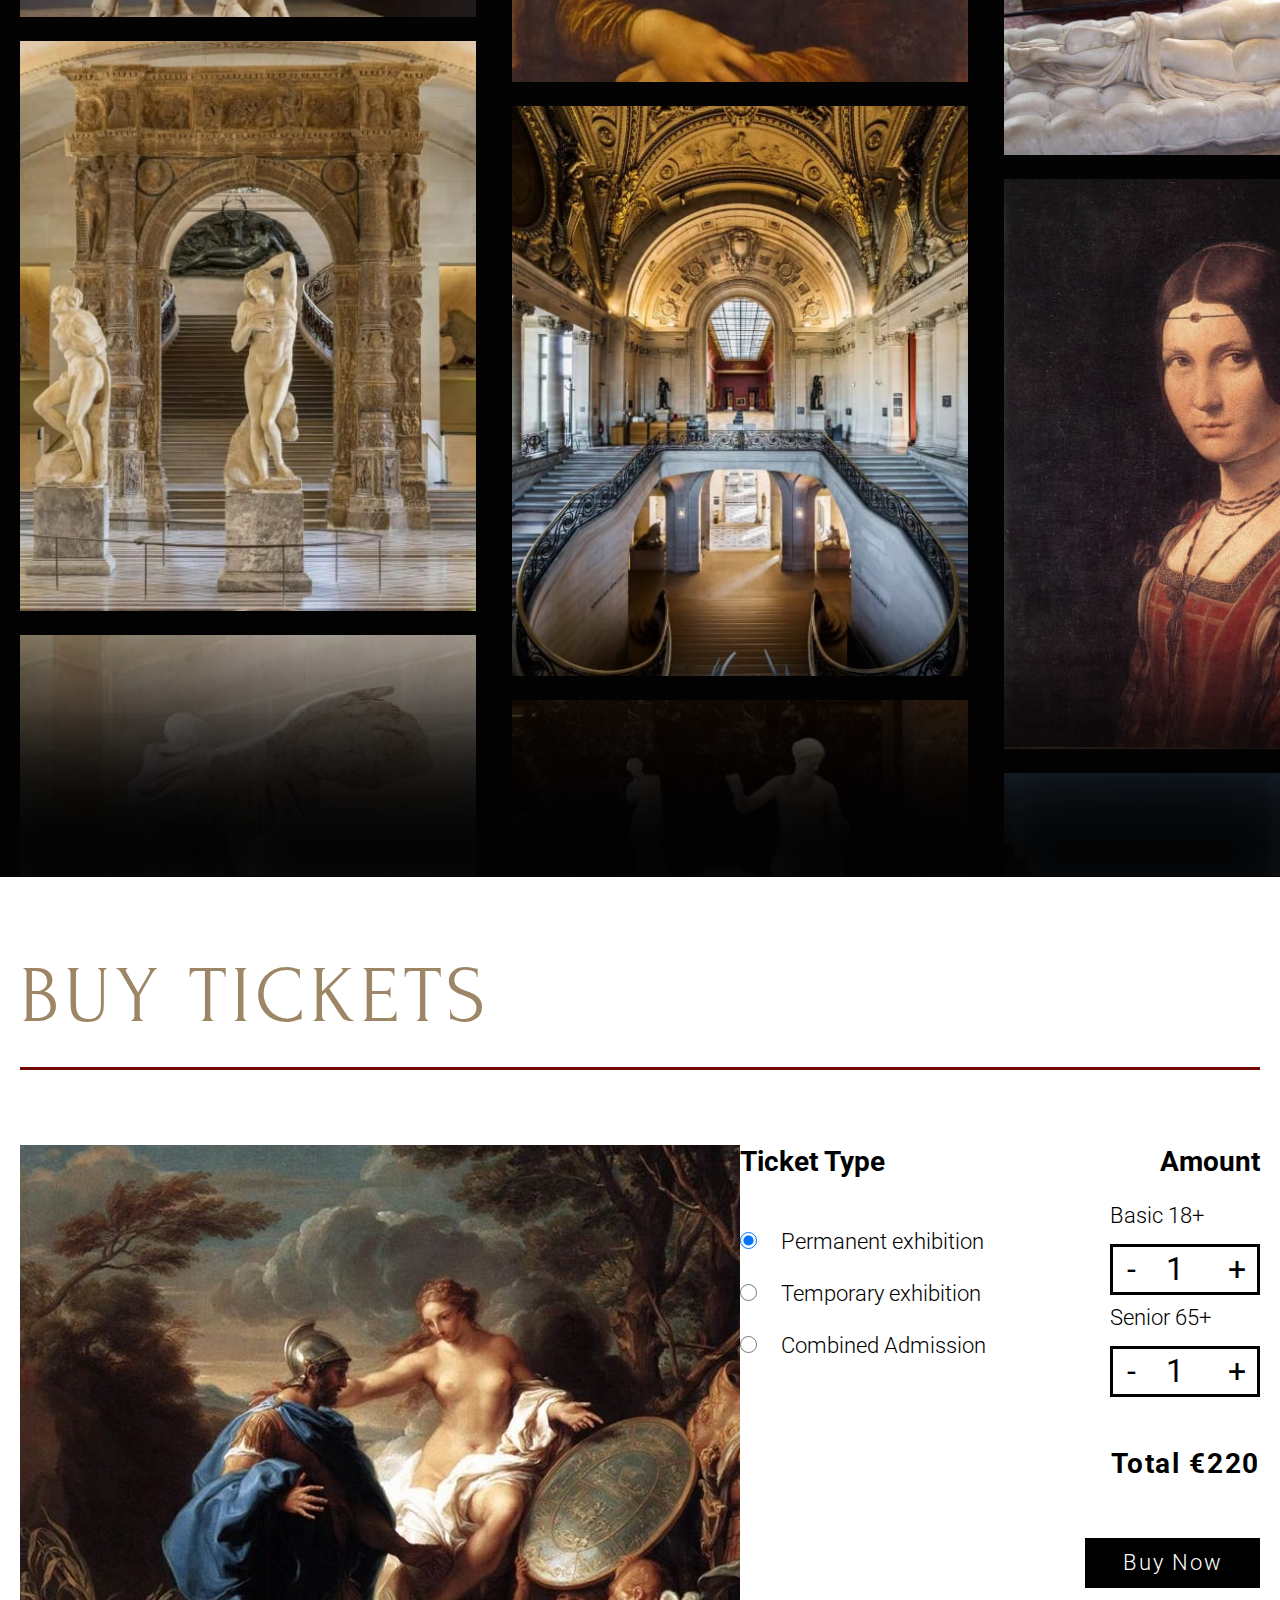
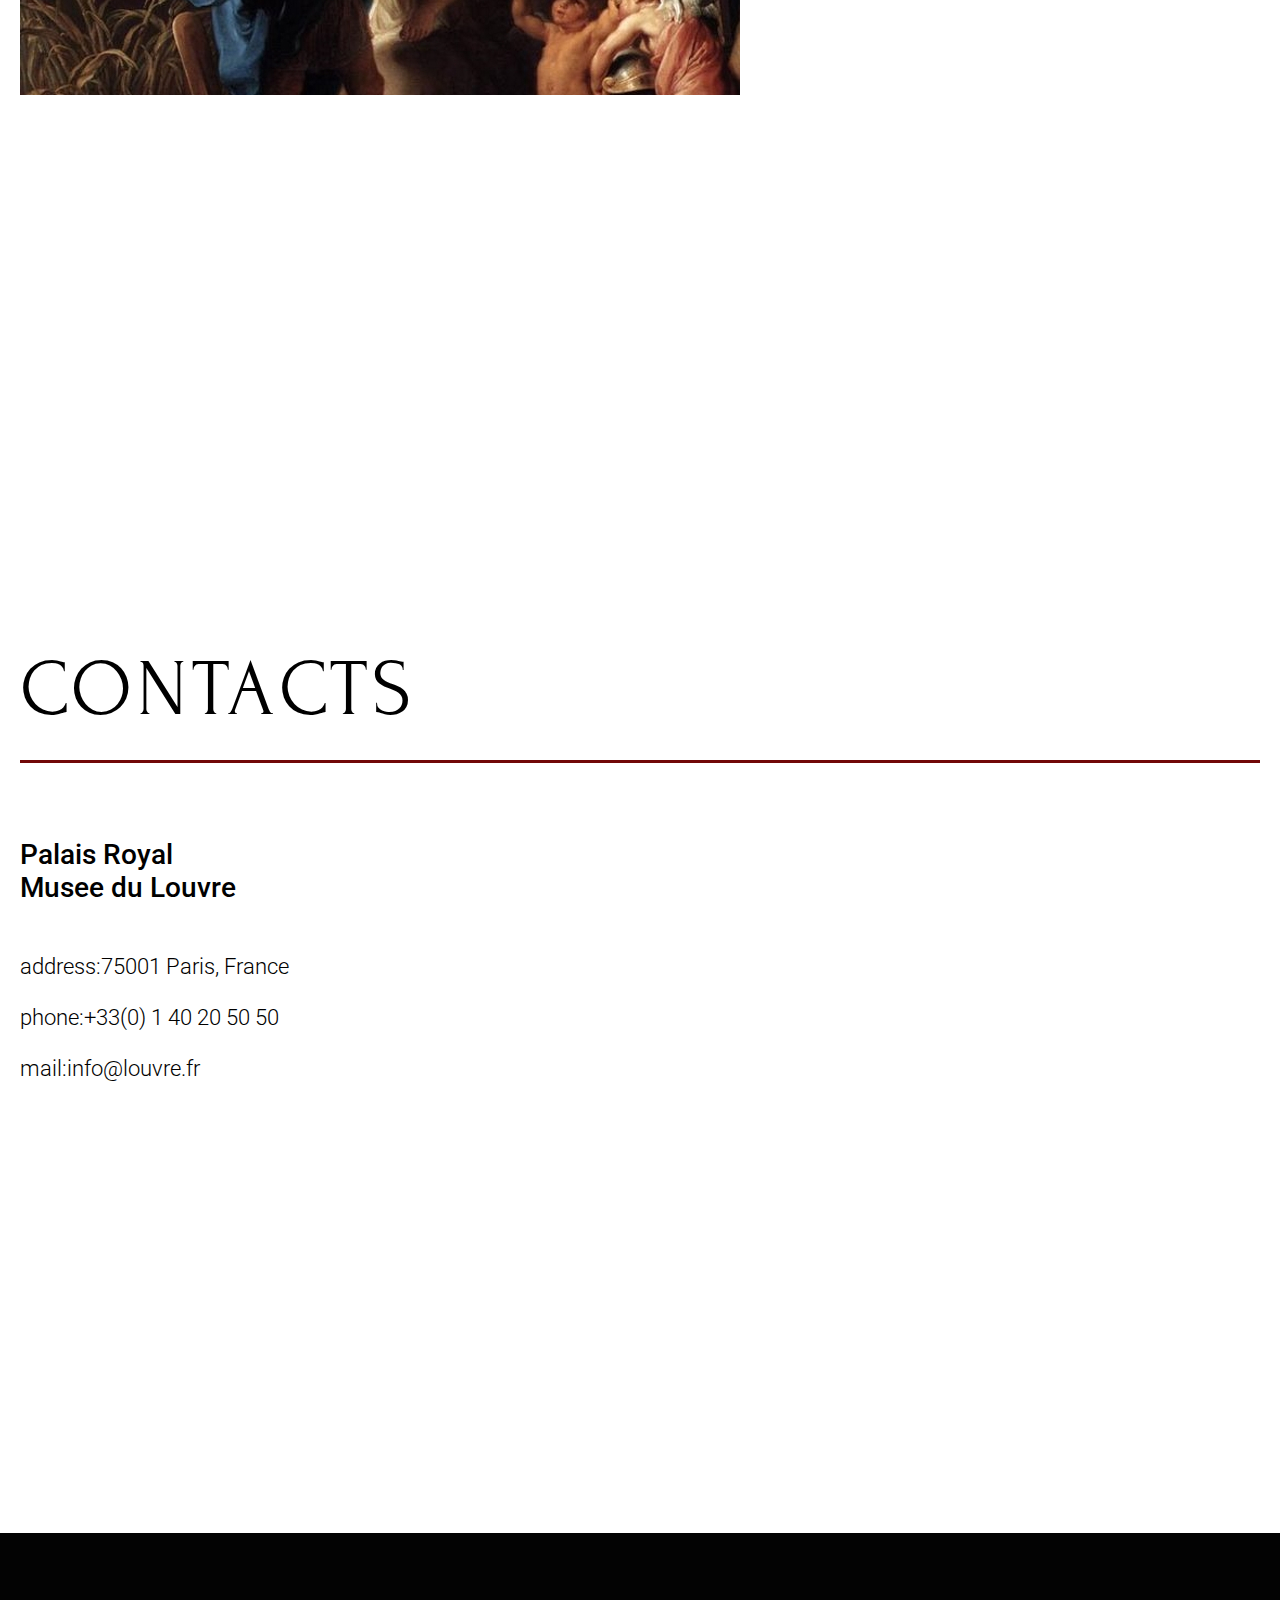
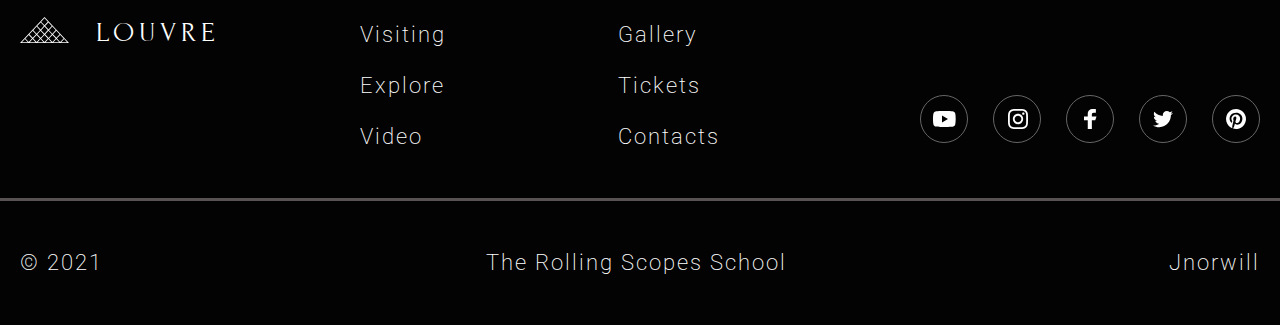
==== commit 156a4cd1: "feat: add ticket form" ====
--- a/museum/index.html
+++ b/museum/index.html
@@ -16,6 +16,15 @@
     <link
       href="https://fonts.googleapis.com/css2?family=Roboto:wght@300&display=swap"
       rel="stylesheet">
+      <script>console.log(`1.Вёрстка валидная +10
+        2.Вёрстка семантическая +24.(<header>, <main>, <footer>, семь <section>, 
+        только один <h1>, шесть <h3>, два <nav>, три списка ul > li > a,
+        тринадцать кнопок button, три input type="radio", два input type="number",
+        два input type="range", для всех <img> указанb alt)
+        3.Вёрстка соответствует макету +45
+        4.Форма покупки билетов +22
+        5.Требования к css +18
+        6.Интерактивность, реализуемая через css +25`)</script>
   </head>
   <body>
     <header class="header-wrapper dark-bg">
@@ -78,7 +87,7 @@
           </div>
         </div>
       </section>
-      <section class="visiting container">
+      <section class="visiting container" id="visiting">
         <h2 class="visiting__title title border-bottom">Virtual tour</h2>
         <div class="visiting__cards">
           <a class="card-link" href="./tours/tour1.html">
@@ -122,7 +131,7 @@
           </a>
         </div>
       </section>
-      <section class="explore-wrapper dark-bg">
+      <section class="explore-wrapper dark-bg" id="explore">
         <div class="explore container">
           <div class="explore__text-container">
             <h2 class="explore__title title border-bottom">Picture explore</h2>
@@ -142,7 +151,7 @@
           </div>
         </div>
       </section>
-      <section class="video container">
+      <section class="video container" id="video">
         <div class="video__text-container">
           <h2 class="video__title title">Video journey</h2>
           <p class="video__subtitle">Enter and visit one of the most famous
@@ -163,17 +172,17 @@
           <div class="video-slider__list">
             <iframe width="560" height="315"
               src="https://www.youtube.com/embed/zp1BXPX8jcU" title="YouTube
-              video player" frameborder="0" allow="accelerometer; autoplay;
+              video player" allow="accelerometer; autoplay;
               clipboard-write; encrypted-media; gyroscope; picture-in-picture"
               allowfullscreen></iframe>
             <iframe width="560" height="315"
               src="https://www.youtube.com/embed/Vi5D6FKhRmo" title="YouTube
-              video player" frameborder="0" allow="accelerometer; autoplay;
+              video player" allow="accelerometer; autoplay;
               clipboard-write; encrypted-media; gyroscope; picture-in-picture"
               allowfullscreen></iframe>
             <iframe width="560" height="315"
               src="https://www.youtube.com/embed/NOhDysLnTvY" title="YouTube
-              video player" frameborder="0" allow="accelerometer; autoplay;
+              video player" allow="accelerometer; autoplay;
               clipboard-write; encrypted-media; gyroscope; picture-in-picture"
               allowfullscreen></iframe>
           </div>
@@ -190,7 +199,7 @@
           </div>
         </div>
       </section>
-      <section class="gallery-wrapper dark-bg">
+      <section class="gallery-wrapper dark-bg" id="gallery">
         <div class="gallery container">
           <h2 class="gallery__title title">Art Gallery</h2>
           <div class="gallery__list">
@@ -213,7 +222,7 @@
           <div class="gallery__shadow"></div>
         </div>
       </section>
-      <section class="tickets container">
+      <section class="tickets container" id="tickets">
         <h2 class="tickets__title title border-bottom">Buy tickets</h2>
         <div class="tickets__container">
           <img src="./assets/img/tickets.jpg" alt="tickets">
@@ -222,8 +231,7 @@
               <div class="form__container_left">
                 <p class="form__title">Ticket Type</p>
                 <input class="form__radio" type="radio" id="radio1"
-                  name="type_of_exhibition"
-                  checked>
+                  name="type_of_exhibition" checked>
                 <label class="form__label" for="radio1">Permanent exhibition</label><br>
                 <input class="form__radio" type="radio" id="radio2"
                   name="type_of_exhibition">
@@ -237,25 +245,145 @@
                 <p class="form__text">Basic 18+</p>
                 <div class="form__counter">
                   <button onclick="this.nextElementSibling.stepDown()">-</button>
-                  <input type="text" name="basic18" value="1">
+                  <input type="number" min="0" max="20" value="1" readonly
+                    name="senior18">
                   <button onclick="this.previousElementSibling.stepUp()">+</button>
                 </div>
                 <p class="form__text">Senior 65+</p>
                 <div class="form__counter">
                   <button onclick="this.nextElementSibling.stepDown()">-</button>
                   <input type="number" min="0" max="20" value="1" readonly
-                    name="senior65" value="1">
+                    name="senior65">
                   <button onclick="this.previousElementSibling.stepUp()">+</button>
                 </div>
                 <p class="form__text_bolt">Total €220</p>
               </div>
             </div>
-            <input class="form__submit" type="submit" value="Buy Now">
+            <button class="form__submit">Buy Now</button>
           </form>
         </div>
+        <div class="booking-tickets-container">
+          <form class="booking-tickets" action="#">
+            <div class="booking-tickets-container-left">
+              <img src="./assets/svg/logo-beige.svg" alt="icon">
+              <h2 class="booking-tickets__title">Booking tickets</h2>
+              <p class="booking-tickets__title_border">Tour to Louvre</p>
+              <div class="booking-tickets__date-time">
+                <input class="booking-tickets__input
+                  booking-tickets__input_date" type="date">
+                <input class="booking-tickets__input
+                  booking-tickets__input_time" type="time">
+              </div>
+              <input class="booking-tickets__input booking-tickets__input_name"
+                type="text" placeholder="Name">
+              <input class="booking-tickets__input booking-tickets__input_email"
+                type="email" placeholder="E-mail">
+              <input class="booking-tickets__input booking-tickets__input_tel"
+                type="tel" placeholder="Phone">
+              <select class="booking-tickets__input
+                booking-tickets__input_select" aria-placeholder="Ticket Type">
+                <option value="Permanent exhibition">Permanent exhibition</option>
+                <option value="Temporary exhibition">Temporary exhibition</option>
+                <option value="Combined Admission">Combined Admission</option>
+              </select>
+              <div class="booking-tickets__input
+                booking-tickets__input-entry-ticket">
+                <p class="booking-tickets__input-entry-ticket_border">Entry
+                  Ticket</p>
+                <div class="booking-tickets__input-entry-ticket_container">
+                  <p>Basic 18+ (20 €)</p>
+                  <div>
+                    <button onclick="this.nextElementSibling.stepDown()">-</button>
+                    <input type="number" min="0" max="20" value="1" readonly
+                      name="senior18">
+                    <button onclick="this.previousElementSibling.stepUp()">+</button>
+                  </div>
+                </div>
+                <div class="booking-tickets__input-entry-ticket_container">
+                  <p>Senior 65+ (10 €)</p>
+                  <div>
+                    <button onclick="this.nextElementSibling.stepDown()">-</button>
+                    <input type="number" min="0" max="20" value="1" readonly
+                      name="senior65">
+                    <button onclick="this.previousElementSibling.stepUp()">+</button>
+                  </div>
+                </div>
+              </div>
+            </div>
+            <div class="booking-tickets-overview">
+              <div class="booking-tickets-overview-container">
+                <div>
+                  <h3 class="booking-tickets-overview__title">Overview</h3>
+                  <p class="booking-tickets-overview__title_red">Tour to Louvre</p>
+                  <p class="booking-tickets-overview__text_date
+                    booking-tickets-overview__text">Friday, August 19</p>
+                  <p class="booking-tickets-overview__text_time
+                    booking-tickets-overview__text">16 : 30</p>
+                  <p class="booking-tickets-overview__text_mark
+                    booking-tickets-overview__text">Temporary exhibition</p>
+                </div>
+                <div>
+                  <img src="./assets/img/tickets-img.jpg" alt="img">
+                </div>
+              </div>
+              <div class="booking-tickets-overview__cost">
+                <p>Basic (20 €)</p>
+                <p>40 €</p>
+              </div>
+              <div class="booking-tickets-overview__cost">
+                <p>Senior (10 €)</p>
+                <p>20 €</p>
+              </div>
+              <div class="booking-tickets-overview__total">
+                <h3>Total:</h3>
+                <p>60 €</p>
+              </div>
+              <div class="card-wrapper">
+                <div class="card">
+                  <div class="card-container">
+                    <div class="card-next-container">
+                      <label for="cardnumber">Card number</label>
+                      <input class="card__text" id="cardnumber" type="text">
+                      <p>Expiration date</p>
+                      <div class="card-container">
+                        <input class="card__text card__text_margin-right"
+                          type="number" value="03">
+                        <input class="card__text" type="number" value="2024">
+                      </div>
+                    </div>
+                    <div>
+                      <img src="./assets/svg/visa.svg" alt="viza">
+                      <img src="./assets/svg/mastercard.svg" alt="mastercard">
+                    </div>
+                  </div>
+                  <label for="cardholder">Cardholder name</label>
+                  <input class="card__text card__text_margin-bottom"
+                    id="cardholder" type="text">
+                </div>
+                <div class="card-backside">
+                  <div class="card-backside__black"></div>
+                  <div class="card-backside-container">
+                    <div class="card-backside-next-container">
+                      <label for="cvc">CVC/CVV</label>
+                      <input class="card__text" id="cvc"
+                        type="text">
+                      <p class="card-backside__text">The last 3 or 4 digits on
+                        back
+                        of the card</p>
+                    </div>
+                  </div>
+                </div>
+              </div>
+              <div class="booking-tickets-overview__button-container">
+              <button class="booking-tickets-overview__button">Book</button>
+              </div>
+            </div>
+            <img class="booking-tickets__close" src="./assets/svg/close.svg" alt="close">
+          </form>
+        </div>
       </section>
       <div class="parallax"></div>
-      <section class="contacts container">
+      <section class="contacts container" id="contacts">
         <h2 class="contacts__title title border-bottom">Contacts</h2>
         <div class="contacts__container">
           <div>
--- a/museum/compressed/css/style.min.css
+++ b/museum/compressed/css/style.min.css
@@ -1 +1 @@
-body{margin:0 auto;background:#ffffff;color:#000000}.hidden{display:none}a{text-decoration:none}ul{margin:0;padding:0;list-style:none}h2{margin:0}h3{margin:0}p{margin:0}.dark-bg{color:#ffffff;background:#030303}.container{max-width:1440px;margin:0 auto}.border-bottom{border-bottom:#710707 3px solid;padding-bottom:25px;margin-bottom:75px}.navigation__link{padding:10px;color:#ffffff;font-weight:200;font-size:22px;line-height:26px;letter-spacing:2px;font-family:"Roboto";transition:0.5s}.navigation__link:hover{cursor:pointer;color:#9d8665}.navigation__link:active{color:#7e6c51}.title{font-family:Forum;font-style:normal;font-weight:normal;font-size:80px;line-height:90px;letter-spacing:5px;text-transform:uppercase}.header{display:flex;align-items:center;justify-content:space-between;padding:60px 20px}.logo{display:flex;justify-content:space-between;align-items:center;width:200px}.logo__img{background:url(../../assets/svg/icon.svg) 50% 50% no-repeat;margin-bottom:5px;width:49px;height:26px;transition:0.5s}.logo__text{font-family:Forum;letter-spacing:5px;text-transform:uppercase;font-size:28px;line-height:31px;transition:0.5s}.logo:hover{cursor:pointer}.logo:hover .logo__img{filter:invert(58%) sepia(15%) saturate(710%) hue-rotate(356deg) brightness(150%) contrast(91%)}.logo:hover .logo__text{color:#d2b183}.header__navigation{width:775px;display:flex;justify-content:space-between;align-items:center}.welcome-container{position:relative;padding:0 20px}.welcome__text-container{position:relative;padding:150px 0 270px;width:600px;z-index:2}.welcome__subtitle{font-family:Roboto;font-weight:300;font-size:28px;line-height:33px;letter-spacing:2px;margin:25px 0 75px}.welcome__button{background:#710707;border-radius:10px;font-family:Roboto;font-style:normal;font-weight:300;font-size:22px;line-height:26px;letter-spacing:2px;border:none;width:360px;height:75px;color:#ffffff;transition:0.5s;display:flex;justify-content:center;align-items:center}.welcome__button:hover{background:#9d8665;cursor:pointer}.welcome__slider{position:absolute;display:flex;flex-direction:column;align-items:flex-end;top:0;right:20px;z-index:1}.slider__gallery{overflow:hidden;position:relative}.slider__gallery_shadow{position:absolute;top:0;left:0;height:100%;width:1px;background:#030303;box-shadow:0px 0px 140px 180px #030303;z-index:2}.slider__pagination,.slider__numbers,.slider__squares,.slider__arrows{display:flex;align-items:center;justify-content:space-between}.slider__pagination{position:relative;z-index:2;width:450px;background:#030303;margin-top:-65px;padding:39px 75px}.slider__numbers{width:76px;height:40px;font-family:Roboto;font-size:22px;line-height:40px;text-transform:uppercase}.slider__squares{width:180px}.squares__square{width:16px;height:16px;background:#ffffff;transition:0.5s}.squares__square:hover{background:#d2b183;cursor:pointer}.squares__square_beige{background:#d2b183}.slider__arrows{width:80px}.slider__arrow{background:url(../../assets/svg/arrow.svg) 50% 50% no-repeat;height:8px;width:30px;padding:10px 0;border:none;transition:0.5s}.slider__arrow:hover{cursor:pointer;filter:invert(58%) sepia(15%) saturate(710%) hue-rotate(356deg) brightness(150%) contrast(91%)}.slider__arrow_right{transform:rotate(180deg)}.visiting{padding:75px 20px}.visiting__title{color:#9d8665;margin-bottom:0}.visiting__cards{display:flex;justify-content:space-between;flex-wrap:wrap}.card-link{margin-top:75px;color:#000000}.card-link__img{width:440px;height:285px}.card-link__title{font-family:Forum;font-style:normal;font-weight:normal;font-size:32px;line-height:58px;letter-spacing:5px;text-transform:uppercase;margin:10px 0 11px;position:relative}.card-link__title::after{content:"";height:2px;background:#710707;width:68%;position:absolute;left:0;bottom:0;transition:0.5s}.card-link__big-text{font-family:Roboto;font-style:normal;font-weight:200;font-size:22px;line-height:26px;margin-bottom:10px}.card-link__text{font-family:Roboto;font-style:normal;font-weight:200;font-size:18px;line-height:21px;letter-spacing:-0.1px}.card-link:hover .card-link__title::after{width:100%}.explore{padding:75px 20px 70px;display:flex;justify-content:space-between}.explore__text-container{max-width:659px}.explore__img-container{margin-top:14px}.explore__text{font-family:Roboto;font-style:normal;font-weight:300;font-size:22px;line-height:38px;margin-top:25px}.explore__text_yellow{color:#9d8665}.video{padding:75px 20px}.video__title{color:#9d8665}.video__text-container{display:flex;justify-content:space-between;margin-bottom:75px}.video__subtitle{max-width:720px;font-family:Roboto;font-style:normal;font-weight:300;font-size:22px;line-height:38px;margin-top:10px}.video-slider__player{background:url(../../assets/img/player.jpg) 50% 50% no-repeat;background-size:cover;width:100%;height:735px;display:flex;justify-content:center;align-items:center;position:relative;z-index:1}.video-slider__player img{padding-bottom:85px}.video-slider__control{position:absolute;background:#000000;width:calc(100% - 50px);height:85px;bottom:0;left:0;z-index:2}.video-slider__list{margin:40px 0;width:100%;display:flex;justify-content:space-between}.video-slider__list iframe{width:452px;height:254px}.video-slider-control{display:flex;justify-content:space-between;align-items:center;padding:0 30px 0 20px}.video-slider-control__play{transition:0.5s;border:none;padding:10px;height:38px;width:38px;background:url(../../assets/svg/play.svg) 50% 50% no-repeat}.video-slider-control__play:focus{background:url(../../assets/svg/pause.svg) 50% 50% no-repeat}.video-slider-control__play:hover{cursor:pointer;filter:invert(66%) sepia(0%) saturate(0%) hue-rotate(163deg) brightness(90%) contrast(101%)}.video-slider-control__range{width:929px}.video-slider-control__volume{transition:0.5s;border:none;padding:10px;height:38px;width:38px;background:url(../../assets/svg/volume-on.svg) 50% 50% no-repeat}.video-slider-control__volume:focus{background:url(../../assets/svg/volume-off.svg) 50% 50% no-repeat}.video-slider-control__volume:hover{cursor:pointer;filter:invert(66%) sepia(0%) saturate(0%) hue-rotate(163deg) brightness(90%) contrast(101%)}.video-slider-control__range-volume{width:155px}.video-slider-control__fullscreen{transition:0.5s;border:none;padding:10px;height:38px;width:38px;background:url(../../assets/svg/full-screen-on.svg) 50% 50% no-repeat}.video-slider-control__fullscreen:focus{background:url(../../assets/svg/full-screen-off.svg) 50% 50% no-repeat}.video-slider-control__fullscreen:hover{cursor:pointer;filter:invert(66%) sepia(0%) saturate(0%) hue-rotate(163deg) brightness(90%) contrast(101%)}.video-slider-pagination{display:flex;justify-content:space-between;align-items:center;width:140px;margin:0 auto;position:relative}.video-slider-pagination__point{width:12px;height:12px;background:#999999;border-radius:50%;transition:0.5s}.video-slider-pagination__point:hover{cursor:pointer;background:#710707}.video-slider-pagination__point_selected{background:#333333}.video-slider-pagination__arrow{position:absolute;background:url(../../assets/svg/arrow2.svg) no-repeat 50% 50%;width:10px;height:12px;right:-30px;border:none;transition:0.5s}.video-slider-pagination__arrow:hover{cursor:pointer;filter:invert(13%) sepia(46%) saturate(2750%) hue-rotate(336deg) brightness(40%) contrast(120%)}.video-slider-pagination__arrow_left{transform:rotate(180deg);left:-30px}.gallery{padding:75px 20px 0;overflow:hidden;height:2126px;position:relative}.gallery__list{position:relative;height:2850px;display:flex;flex-direction:column;width:1476px;align-items:flex-start;flex-wrap:wrap;margin-top:102px}.gallery__list img{margin-top:24px;width:456px;display:block}.gallery__list img:nth-child(6){margin-top:-25px}.gallery__shadow{width:100%;position:absolute;bottom:0;left:0;height:1px;background:#030303;box-shadow:0px 0px 140px 180px #030303;z-index:2}.tickets{padding:75px 20px}.tickets__title{color:#9d8665}.tickets__container{display:flex;justify-content:space-between}.tickets__form{width:660px;text-align:right}.form{display:flex;justify-content:space-between}.form__title{font-family:Roboto;font-style:normal;font-weight:bold;font-size:28px;line-height:33px;margin-bottom:25px}.form__container_left{text-align:left}.form__container_right{text-align:right}.form__radio{margin:29px 0 0;height:17px;width:17px}.form__label{margin-left:20px;font-family:Roboto;font-style:normal;font-weight:300;font-size:22px;line-height:26px}.form__text{font-family:Roboto;font-style:normal;font-weight:300;font-size:22px;line-height:26px;text-align:left;margin:10px 0 15px}.form__counter{border:solid #000000 3px;width:144px}.form__counter button{margin:0;border:none;background:none;padding:4px 11px;font-family:Roboto;font-style:normal;font-weight:normal;font-size:32px;line-height:37px;text-align:center}.form__counter input{border:none;width:62px;text-align:center;font-family:Roboto;font-size:32px;line-height:37px;padding:0}.form__text_bolt{font-family:Roboto;font-style:normal;font-weight:bold;font-size:28px;line-height:33px;letter-spacing:1.65px;margin:50px 0 58px}.form__submit{border:none;background:#000000;width:175px;height:50px;color:#ffffff;font-family:Roboto;font-style:normal;font-weight:300;font-size:22px;line-height:26px;letter-spacing:2px}.parallax{width:100%;height:400px;background:url(../../assets/img/parallax.jpg) 50% 50% no-repeat;background-size:cover;background-attachment:fixed}.contacts{padding:75px 20px}.contacts__container{display:flex;justify-content:space-between}.contacts__subtitle{font-family:Roboto;font-style:normal;font-weight:500;font-size:28px;line-height:33px;margin:0 0 50px}.contacts__link{display:block;font-family:Roboto;font-style:normal;font-weight:300;font-size:22px;line-height:26px;color:#000000;border:none;margin-top:25px}.contacts__map{width:960px;height:620px}.footer{font-family:Roboto;font-style:normal;font-weight:200;font-size:22px;line-height:22px;letter-spacing:2px;padding:84px 0 51px}.footer__white-stripe{height:3px;background:#585252;width:100%;margin:48px 0 51px}.footer__container{display:flex;justify-content:space-between;padding:0 20px;flex-wrap:wrap}.logo-and-nav-container{display:flex;justify-content:space-between;align-items:flex-start;flex-wrap:nowrap;max-width:710px;width:100%}.footer__navigation{display:flex;width:380px;justify-content:space-between;margin-top:5px}.footer__navigation_margin{margin-bottom:25px}.social-net{display:flex;justify-content:space-between;align-items:flex-end;width:340px;margin-bottom:7px}.social-net__link{width:46px;height:46px;border:solid 1px #666666;border-radius:50%;display:block;transition:0.5s}.social-net__link:hover{border:solid 1px #9d8665;filter:invert(58%) sepia(15%) saturate(710%) hue-rotate(356deg) brightness(150%) contrast(91%)}.youtube{background:url(../../assets/svg/youtube.svg) no-repeat 50% 50%}.instagram{background:url(../../assets/svg/instagram.svg) no-repeat 50% 50%}.facebook{background:url(../../assets/svg/facebook.svg) no-repeat 50% 50%}.twitter{background:url(../../assets/svg/twitter.svg) no-repeat 50% 50%}.pinterest{background:url(../../assets/svg/pinterest.svg) no-repeat 50% 50%}
+html{scroll-behavior:smooth}body{margin:0 auto;background:#ffffff;color:#000000}.hidden{display:none}a{text-decoration:none}ul{margin:0;padding:0;list-style:none}h2{margin:0}h3{margin:0}p{margin:0}.dark-bg{color:#ffffff;background:#030303}.container{max-width:1440px;margin:0 auto}.border-bottom{border-bottom:#710707 3px solid;padding-bottom:25px;margin-bottom:75px}.navigation__link{padding:10px;color:#ffffff;font-weight:200;font-size:22px;line-height:26px;letter-spacing:2px;font-family:"Roboto";transition:0.5s}.navigation__link:hover{cursor:pointer;color:#9d8665}.navigation__link:active{color:#7e6c51}.title{font-family:Forum;font-style:normal;font-weight:normal;font-size:80px;line-height:90px;letter-spacing:5px;text-transform:uppercase}.header{display:flex;align-items:center;justify-content:space-between;padding:60px 20px}.logo{display:flex;justify-content:space-between;align-items:center;width:200px}.logo__img{background:url(../../assets/svg/icon.svg) 50% 50% no-repeat;margin-bottom:5px;width:49px;height:26px;transition:0.5s}.logo__text{font-family:Forum;letter-spacing:5px;text-transform:uppercase;font-size:28px;line-height:31px;transition:0.5s}.logo:hover{cursor:pointer}.logo:hover .logo__img{filter:invert(58%) sepia(15%) saturate(710%) hue-rotate(356deg) brightness(150%) contrast(91%)}.logo:hover .logo__text{color:#d2b183}.header__navigation{width:775px;display:flex;justify-content:space-between;align-items:center}.welcome-container{position:relative;padding:0 20px}.welcome__text-container{position:relative;padding:150px 0 270px;width:600px;z-index:2}.welcome__subtitle{font-family:Roboto;font-weight:300;font-size:28px;line-height:33px;letter-spacing:2px;margin:25px 0 75px}.welcome__button{background:#710707;border-radius:10px;font-family:Roboto;font-style:normal;font-weight:300;font-size:22px;line-height:26px;letter-spacing:2px;border:none;width:360px;height:75px;color:#ffffff;transition:0.5s;display:flex;justify-content:center;align-items:center}.welcome__button:hover{background:#9d8665;cursor:pointer}.welcome__slider{position:absolute;display:flex;flex-direction:column;align-items:flex-end;top:0;right:20px;z-index:1}.slider__gallery{overflow:hidden;position:relative}.slider__gallery_shadow{position:absolute;top:0;left:0;height:100%;width:1px;background:#030303;box-shadow:0px 0px 140px 180px #030303;z-index:2}.slider__pagination,.slider__numbers,.slider__squares,.slider__arrows{display:flex;align-items:center;justify-content:space-between}.slider__pagination{position:relative;z-index:2;width:450px;background:#030303;margin-top:-65px;padding:39px 75px}.slider__numbers{width:76px;height:40px;font-family:Roboto;font-size:22px;line-height:40px;text-transform:uppercase}.slider__squares{width:180px}.squares__square{width:16px;height:16px;background:#ffffff;transition:0.5s}.squares__square:hover{background:#d2b183;cursor:pointer}.squares__square_beige{background:#d2b183}.slider__arrows{width:80px}.slider__arrow{background:url(../../assets/svg/arrow.svg) 50% 50% no-repeat;height:8px;width:30px;padding:10px 0;border:none;transition:0.5s}.slider__arrow:hover{cursor:pointer;filter:invert(58%) sepia(15%) saturate(710%) hue-rotate(356deg) brightness(150%) contrast(91%)}.slider__arrow_right{transform:rotate(180deg)}.visiting{padding:75px 20px}.visiting__title{color:#9d8665;margin-bottom:0}.visiting__cards{display:flex;justify-content:space-between;flex-wrap:wrap}.card-link{margin-top:75px;color:#000000}.card-link__img{width:440px;height:285px}.card-link__title{font-family:Forum;font-style:normal;font-weight:normal;font-size:32px;line-height:58px;letter-spacing:5px;text-transform:uppercase;margin:10px 0 11px;position:relative}.card-link__title::after{content:"";height:2px;background:#710707;width:68%;position:absolute;left:0;bottom:0;transition:0.5s}.card-link__big-text{font-family:Roboto;font-style:normal;font-weight:200;font-size:22px;line-height:26px;margin-bottom:10px}.card-link__text{font-family:Roboto;font-style:normal;font-weight:200;font-size:18px;line-height:21px;letter-spacing:-0.1px}.card-link:hover .card-link__title::after{width:100%}.explore{padding:75px 20px 70px;display:flex;justify-content:space-between}.explore__text-container{max-width:659px}.explore__img-container{margin-top:14px}.explore__text{font-family:Roboto;font-style:normal;font-weight:300;font-size:22px;line-height:38px;margin-top:25px}.explore__text_yellow{color:#9d8665}.video{padding:75px 20px}.video__title{color:#9d8665}.video__text-container{display:flex;justify-content:space-between;margin-bottom:75px}.video__subtitle{max-width:720px;font-family:Roboto;font-style:normal;font-weight:300;font-size:22px;line-height:38px;margin-top:10px}.video-slider__player{background:url(../../assets/img/player.jpg) 50% 50% no-repeat;background-size:cover;width:100%;height:735px;display:flex;justify-content:center;align-items:center;position:relative;z-index:1}.video-slider__player img{padding-bottom:85px}.video-slider__control{position:absolute;background:#000000;width:calc(100% - 50px);height:85px;bottom:0;left:0;z-index:2}.video-slider__list{margin:40px 0;width:100%;display:flex;justify-content:space-between}.video-slider__list iframe{width:452px;height:254px;border:none}.video-slider-control{display:flex;justify-content:space-between;align-items:center;padding:0 30px 0 20px}.video-slider-control__play{transition:0.5s;border:none;padding:10px;height:38px;width:38px;background:url(../../assets/svg/play.svg) 50% 50% no-repeat}.video-slider-control__play:focus{background:url(../../assets/svg/pause.svg) 50% 50% no-repeat}.video-slider-control__play:hover{cursor:pointer;filter:invert(66%) sepia(0%) saturate(0%) hue-rotate(163deg) brightness(90%) contrast(101%)}.video-slider-control__range{width:929px}.video-slider-control__volume{transition:0.5s;border:none;padding:10px;height:38px;width:38px;background:url(../../assets/svg/volume-on.svg) 50% 50% no-repeat}.video-slider-control__volume:focus{background:url(../../assets/svg/volume-off.svg) 50% 50% no-repeat}.video-slider-control__volume:hover{cursor:pointer;filter:invert(66%) sepia(0%) saturate(0%) hue-rotate(163deg) brightness(90%) contrast(101%)}.video-slider-control__range-volume{width:155px}.video-slider-control__fullscreen{transition:0.5s;border:none;padding:10px;height:38px;width:38px;background:url(../../assets/svg/full-screen-on.svg) 50% 50% no-repeat}.video-slider-control__fullscreen:focus{background:url(../../assets/svg/full-screen-off.svg) 50% 50% no-repeat}.video-slider-control__fullscreen:hover{cursor:pointer;filter:invert(66%) sepia(0%) saturate(0%) hue-rotate(163deg) brightness(90%) contrast(101%)}.video-slider-pagination{display:flex;justify-content:space-between;align-items:center;width:140px;margin:0 auto;position:relative}.video-slider-pagination__point{width:12px;height:12px;background:#999999;border-radius:50%;transition:0.5s}.video-slider-pagination__point:hover{cursor:pointer;background:#710707}.video-slider-pagination__point_selected{background:#333333}.video-slider-pagination__arrow{position:absolute;background:url(../../assets/svg/arrow2.svg) no-repeat 50% 50%;width:10px;height:12px;right:-30px;border:none;transition:0.5s}.video-slider-pagination__arrow:hover{cursor:pointer;filter:invert(13%) sepia(46%) saturate(2750%) hue-rotate(336deg) brightness(40%) contrast(120%)}.video-slider-pagination__arrow_left{transform:rotate(180deg);left:-30px}.gallery{padding:75px 20px 0;overflow:hidden;height:2126px;position:relative}.gallery__list{position:relative;height:2850px;display:flex;flex-direction:column;width:1476px;align-items:flex-start;flex-wrap:wrap;margin-top:102px}.gallery__list img{margin-top:24px;width:456px;display:block}.gallery__list img:nth-child(6){margin-top:-25px}.gallery__shadow{width:100%;position:absolute;bottom:0;left:0;height:1px;background:#030303;box-shadow:0px 0px 140px 180px #030303;z-index:2}.tickets{padding:75px 20px}.tickets__title{color:#9d8665}.tickets__container{display:flex;justify-content:space-between}.tickets__form{width:660px;text-align:right}.form{display:flex;justify-content:space-between}.form__title{font-family:Roboto;font-style:normal;font-weight:bold;font-size:28px;line-height:33px;margin-bottom:25px}.form__container_left{text-align:left}.form__container_right{text-align:right}.form__radio{margin:29px 0 0;height:17px;width:17px}.form__label{margin-left:20px;font-family:Roboto;font-style:normal;font-weight:300;font-size:22px;line-height:26px}.form__text{font-family:Roboto;font-style:normal;font-weight:300;font-size:22px;line-height:26px;text-align:left;margin:10px 0 15px}.form__counter{border:solid #000000 3px;width:144px}.form__counter button{margin:0;border:none;background:none;padding:4px 11px;font-family:Roboto;font-style:normal;font-weight:normal;font-size:32px;line-height:37px;text-align:center}.form__counter input{border:none;width:62px;text-align:center;font-family:Roboto;font-size:32px;line-height:37px;padding:0}.form__text_bolt{font-family:Roboto;font-style:normal;font-weight:bold;font-size:28px;line-height:33px;letter-spacing:1.65px;margin:50px 0 58px}.form__submit{border:none;background:#000000;width:175px;height:50px;color:#ffffff;font-family:Roboto;font-style:normal;font-weight:300;font-size:22px;line-height:26px;letter-spacing:2px}.form__submit:hover{background:#9d8665}.booking-tickets-container{display:none;background:#ffffff;position:absolute;padding:30px}.booking-tickets{position:relative;transition:1s;width:970px;padding:91px 235px;margin:0 auto;max-width:970px;font-family:Roboto;font-style:normal;font-weight:normal;font-size:18px;line-height:21px;display:flex;justify-content:space-between}.booking-tickets-container-left{max-width:400px}.booking-tickets__title{font-family:Forum;font-size:50px;line-height:55px;text-transform:uppercase;color:#9d8665}.booking-tickets__title_border{border-bottom:solid 3px #740c11;padding-bottom:10px;margin-bottom:60px;color:#710707}.booking-tickets__input{border:1px solid #030303;box-sizing:border-box;padding:15px 15px 15px 45px;width:100%;margin-top:20px}.booking-tickets__input_date{background:url(../../assets/svg/date.svg) no-repeat 15px 50%;margin-right:20px}.booking-tickets__input_time{background:url(../../assets/svg/time.svg) no-repeat 15px 50%}.booking-tickets__input_name{background:url(../../assets/svg/name.svg) no-repeat 15px 50%}.booking-tickets__input_email{background:url(../../assets/svg/email.svg) no-repeat 15px 50%}.booking-tickets__input_tel{background:url(../../assets/svg/tel.svg) no-repeat 15px 50%}.booking-tickets__input_select{background:url(../../assets/svg/ticket.svg) no-repeat 15px 50%}.booking-tickets__date-time{display:flex;justify-content:space-between}.booking-tickets__input-entry-ticket{padding-left:15px}.booking-tickets__input-entry-ticket_border{border-bottom:solid 2px #740c11;color:#9d8665;font-family:Forum}.booking-tickets__input-entry-ticket_container{display:flex;justify-content:space-between;margin-top:18px}.booking-tickets-overview{padding:30px;border:1px solid #030303;box-sizing:border-box;width:530px}.booking-tickets-overview-container{display:flex;justify-content:space-between;margin-bottom:22px}.booking-tickets-overview__title{font-weight:500;font-size:32px;line-height:37px;color:#272727}.booking-tickets-overview__title_red{font-weight:500;font-size:22px;line-height:26px;color:#740c11}.booking-tickets-overview__text{color:#030303;font-weight:300;padding:5px 5px 5px 30px}.booking-tickets-overview__text_date{background:url(../../assets/svg/date.svg) no-repeat 0% 50%}.booking-tickets-overview__text_time{background:url(../../assets/svg/time.svg) no-repeat 0% 50%}.booking-tickets-overview__text_mark{background:url(../../assets/svg/mark.svg) no-repeat 0% 50%}.booking-tickets-overview__cost{display:flex;justify-content:space-between;font-size:22px;line-height:26px;color:#030303;margin-bottom:8px}.booking-tickets-overview__total{display:flex;justify-content:space-between;font-size:32px;line-height:37px;color:#030303;border-top:#740c11 2px solid;padding:10px 0}.booking-tickets-overview__button-container{display:flex;justify-content:right}.booking-tickets-overview__button{margin-top:55px;background:#710707;color:#ffffff;border:none;font-size:22px;line-height:26px;width:220px;padding:10px;transition:0.5s}.booking-tickets-overview__button:hover{background:#9D8665;cursor:pointer}.booking-tickets__close{position:absolute;top:0;right:0}.card-wrapper{position:relative}.card{position:relative;font-size:12px;line-height:14px;color:#161615;padding:15px 20px;background:#bcbcbc;border-radius:5px;width:360px;z-index:2;box-sizing:border-box}.card-container{display:flex;justify-content:space-between}.card-next-container{width:215px}.card__text{box-sizing:border-box;width:100%;margin-top:5px;padding:10px;margin-bottom:10px}.card__text_margin-right{margin-right:15px}.card__text_margin-bottom{margin-bottom:0}.card-backside{top:30px;right:0;padding:25px 0 0;position:absolute;background:#939393;border-radius:5px;width:360px;height:211px;z-index:1;text-align:right}.card-backside-container{display:flex;justify-content:right}.card-backside-next-container{text-align:left;margin:15px 20px;width:75px}.card-backside__black{background:#161615;width:100%;height:45px}.card-backside__text{font-size:10px;line-height:12px;padding:10px}.parallax{width:100%;height:400px;background:url(../../assets/img/parallax.jpg) 50% 50% no-repeat;background-size:cover;background-attachment:fixed}.contacts{padding:75px 20px}.contacts__container{display:flex;justify-content:space-between}.contacts__subtitle{font-family:Roboto;font-style:normal;font-weight:500;font-size:28px;line-height:33px;margin:0 0 50px}.contacts__link{display:block;font-family:Roboto;font-style:normal;font-weight:300;font-size:22px;line-height:26px;color:#000000;border:none;margin-top:25px}.contacts__map{width:960px;height:620px}.footer{font-family:Roboto;font-style:normal;font-weight:200;font-size:22px;line-height:22px;letter-spacing:2px;padding:84px 0 51px}.footer__white-stripe{height:3px;background:#585252;width:100%;margin:48px 0 51px}.footer__container{display:flex;justify-content:space-between;padding:0 20px;flex-wrap:wrap}.logo-and-nav-container{display:flex;justify-content:space-between;align-items:flex-start;flex-wrap:nowrap;max-width:710px;width:100%}.footer__navigation{display:flex;width:380px;justify-content:space-between;margin-top:5px}.footer__navigation_margin{margin-bottom:25px}.social-net{display:flex;justify-content:space-between;align-items:flex-end;width:340px;margin-bottom:7px}.social-net__link{width:46px;height:46px;border:solid 1px #666666;border-radius:50%;display:block;transition:0.5s}.social-net__link:hover{border:solid 1px #9d8665;filter:invert(58%) sepia(15%) saturate(710%) hue-rotate(356deg) brightness(150%) contrast(91%)}.youtube{background:url(../../assets/svg/youtube.svg) no-repeat 50% 50%}.instagram{background:url(../../assets/svg/instagram.svg) no-repeat 50% 50%}.facebook{background:url(../../assets/svg/facebook.svg) no-repeat 50% 50%}.twitter{background:url(../../assets/svg/twitter.svg) no-repeat 50% 50%}.pinterest{background:url(../../assets/svg/pinterest.svg) no-repeat 50% 50%}
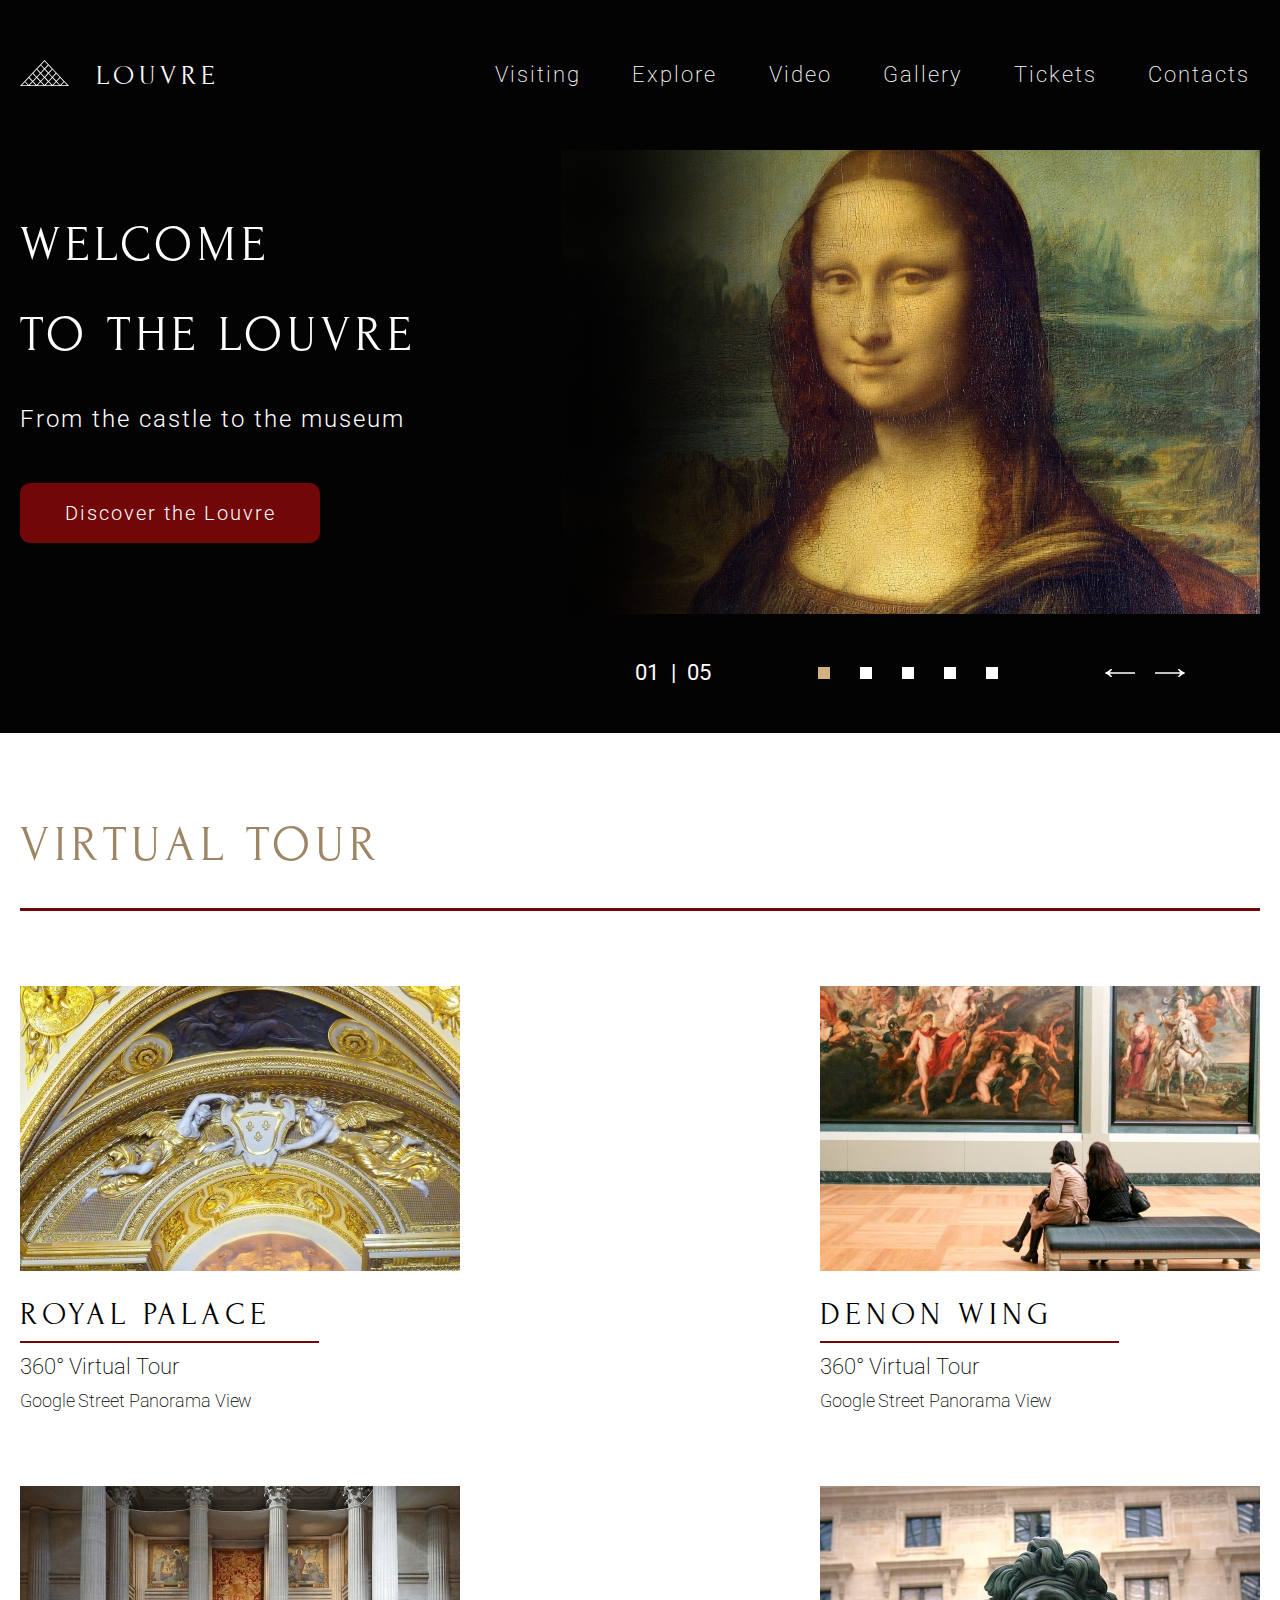
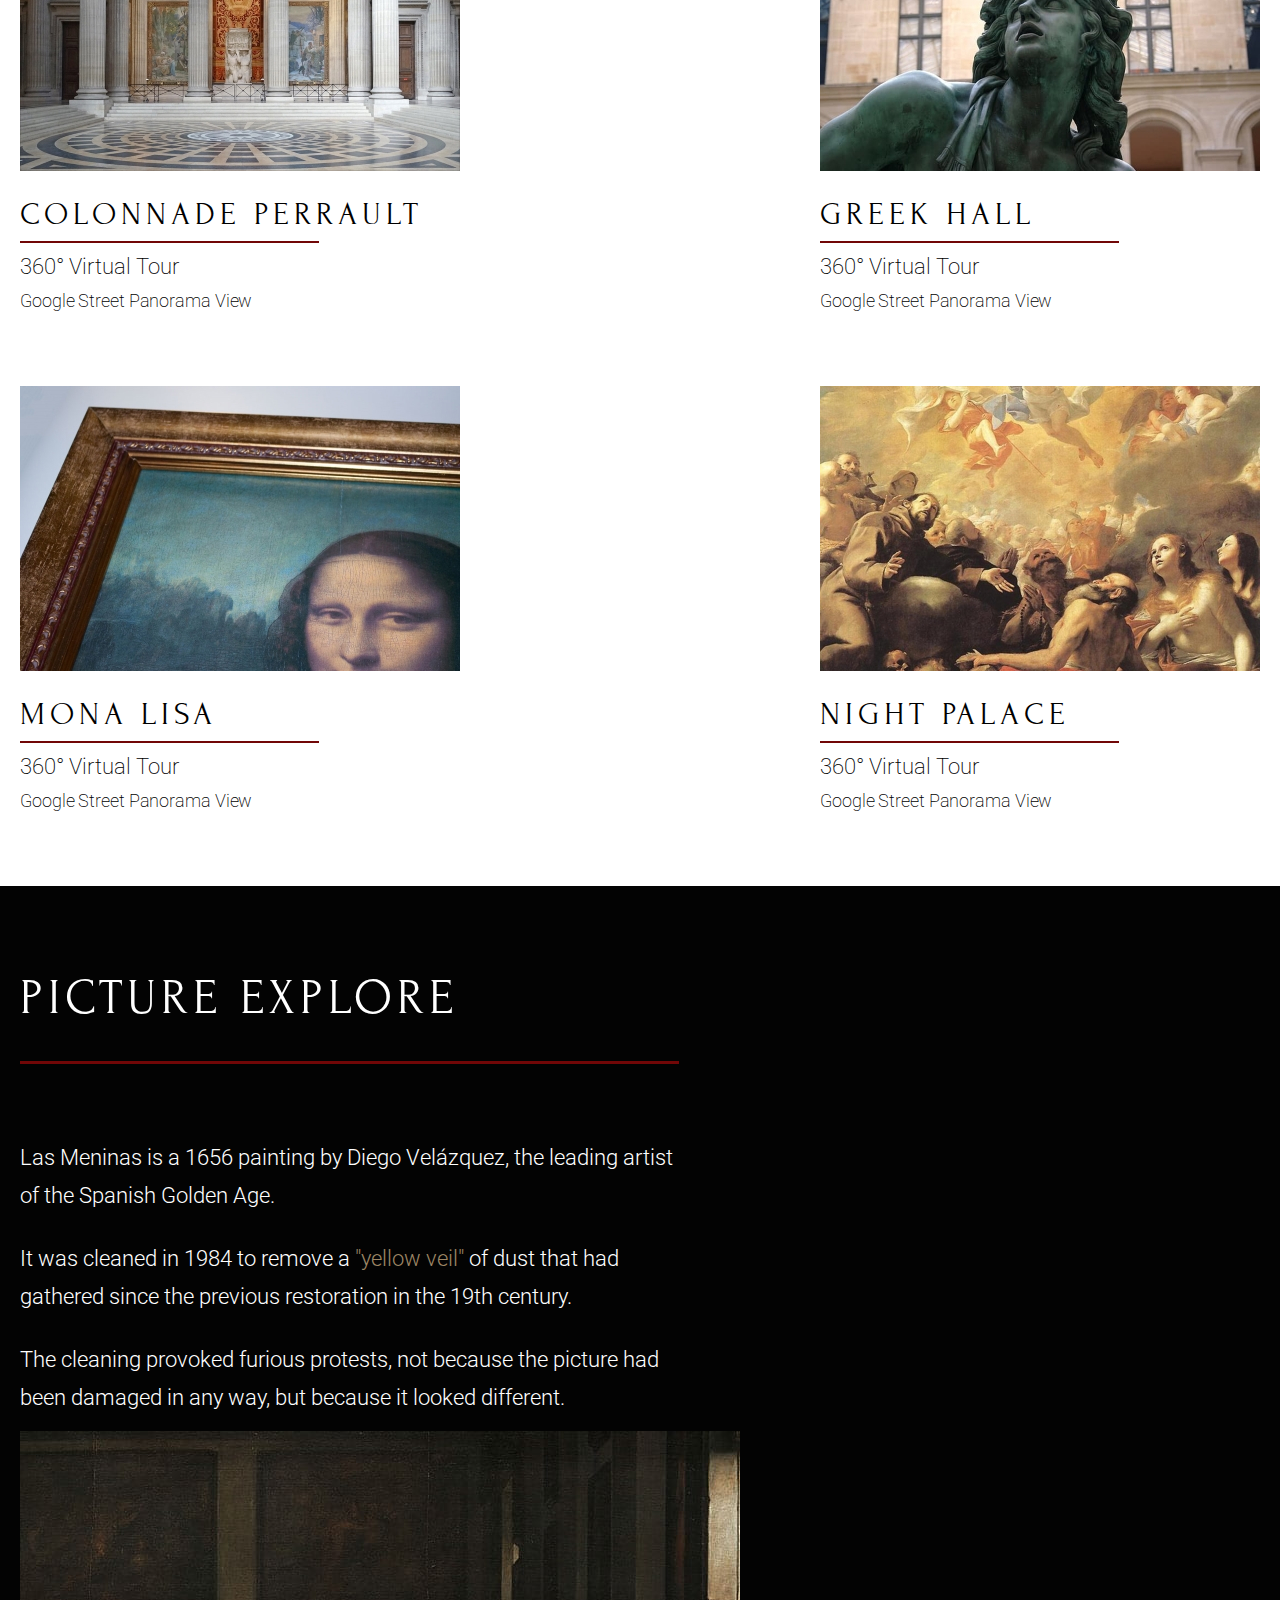
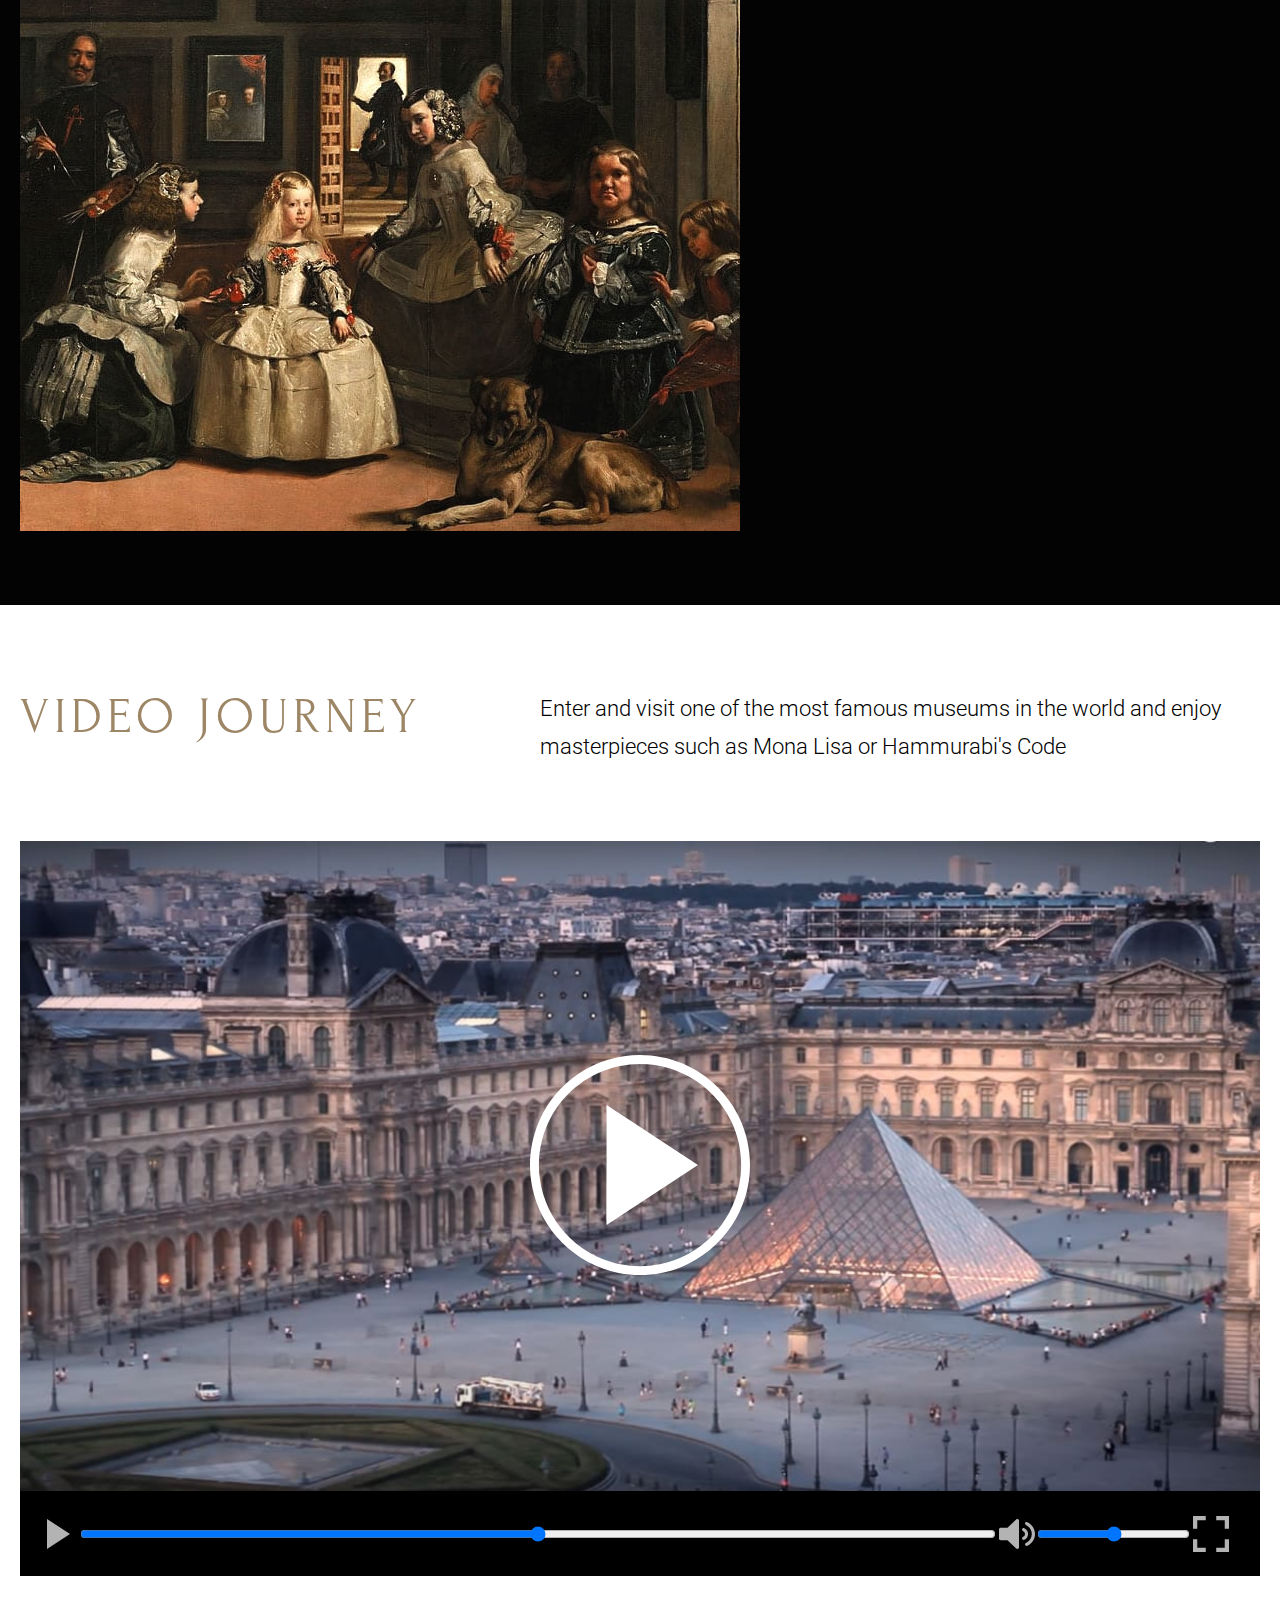
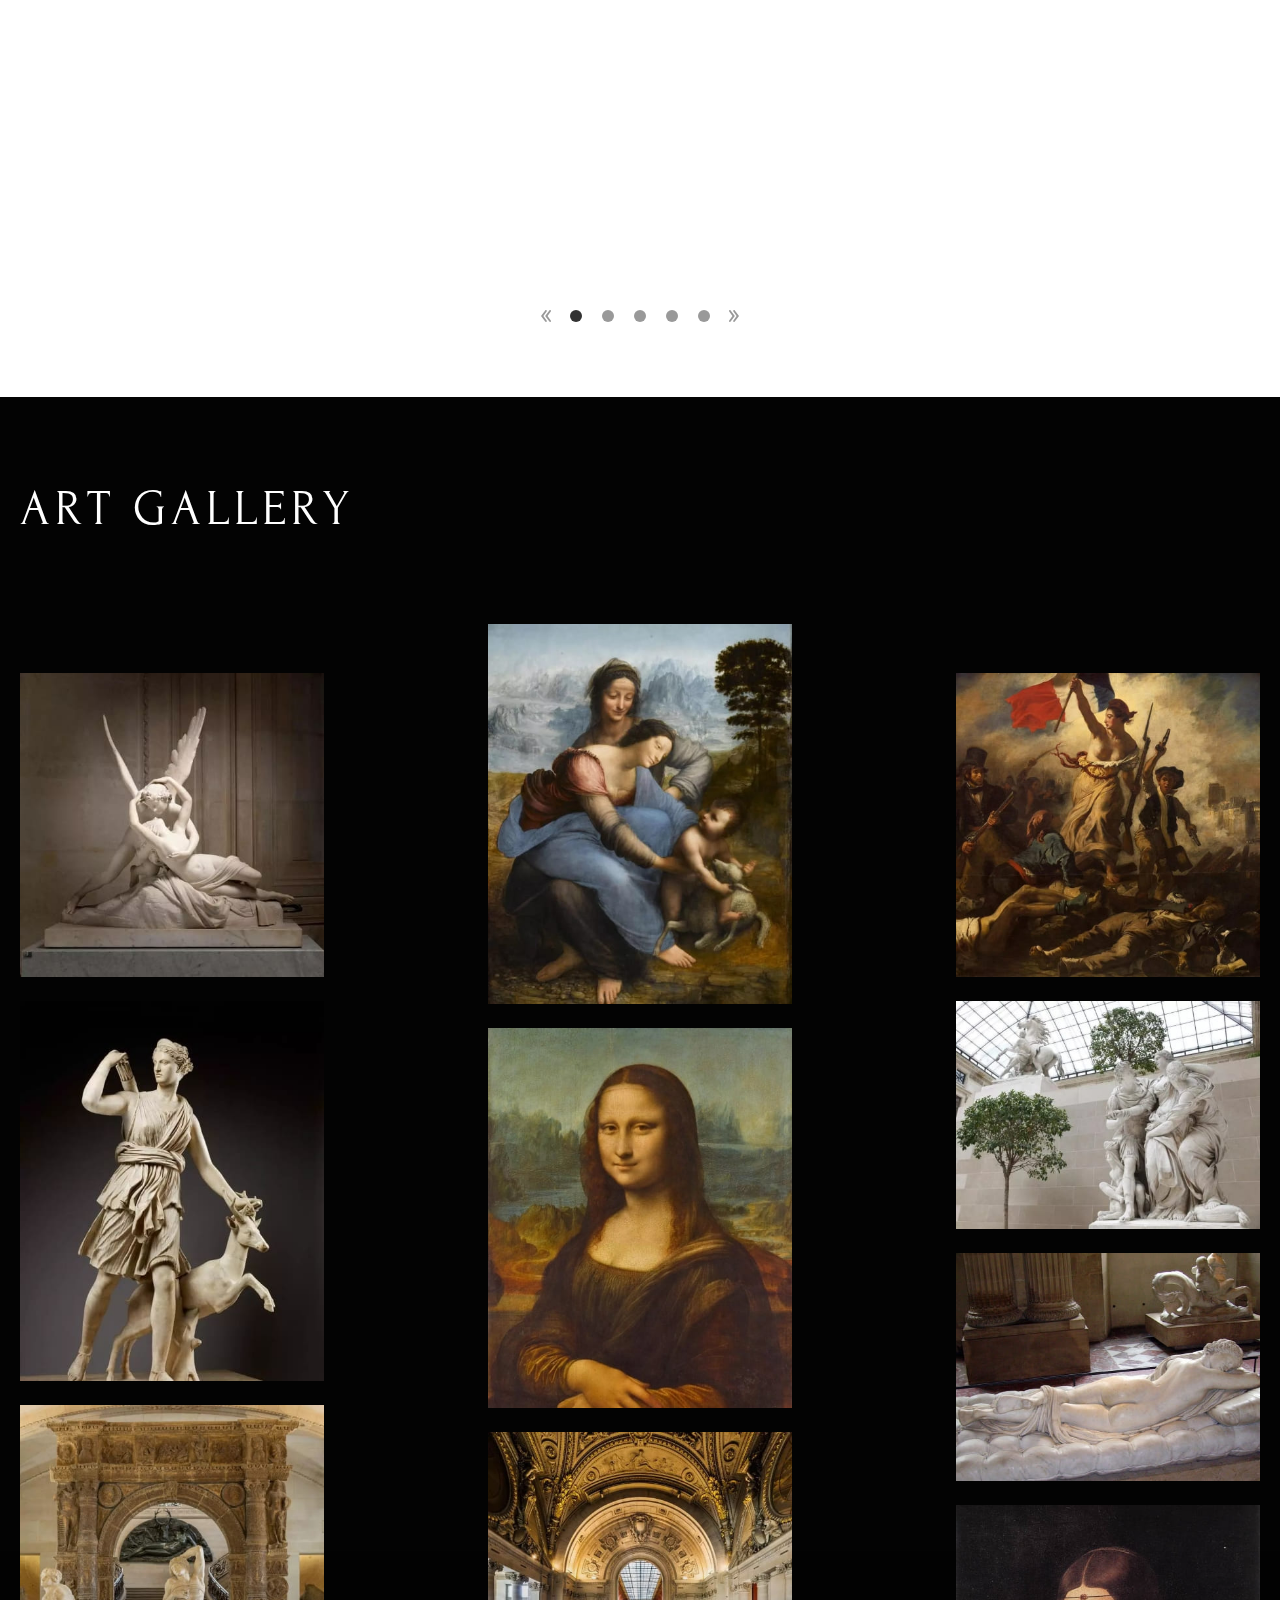
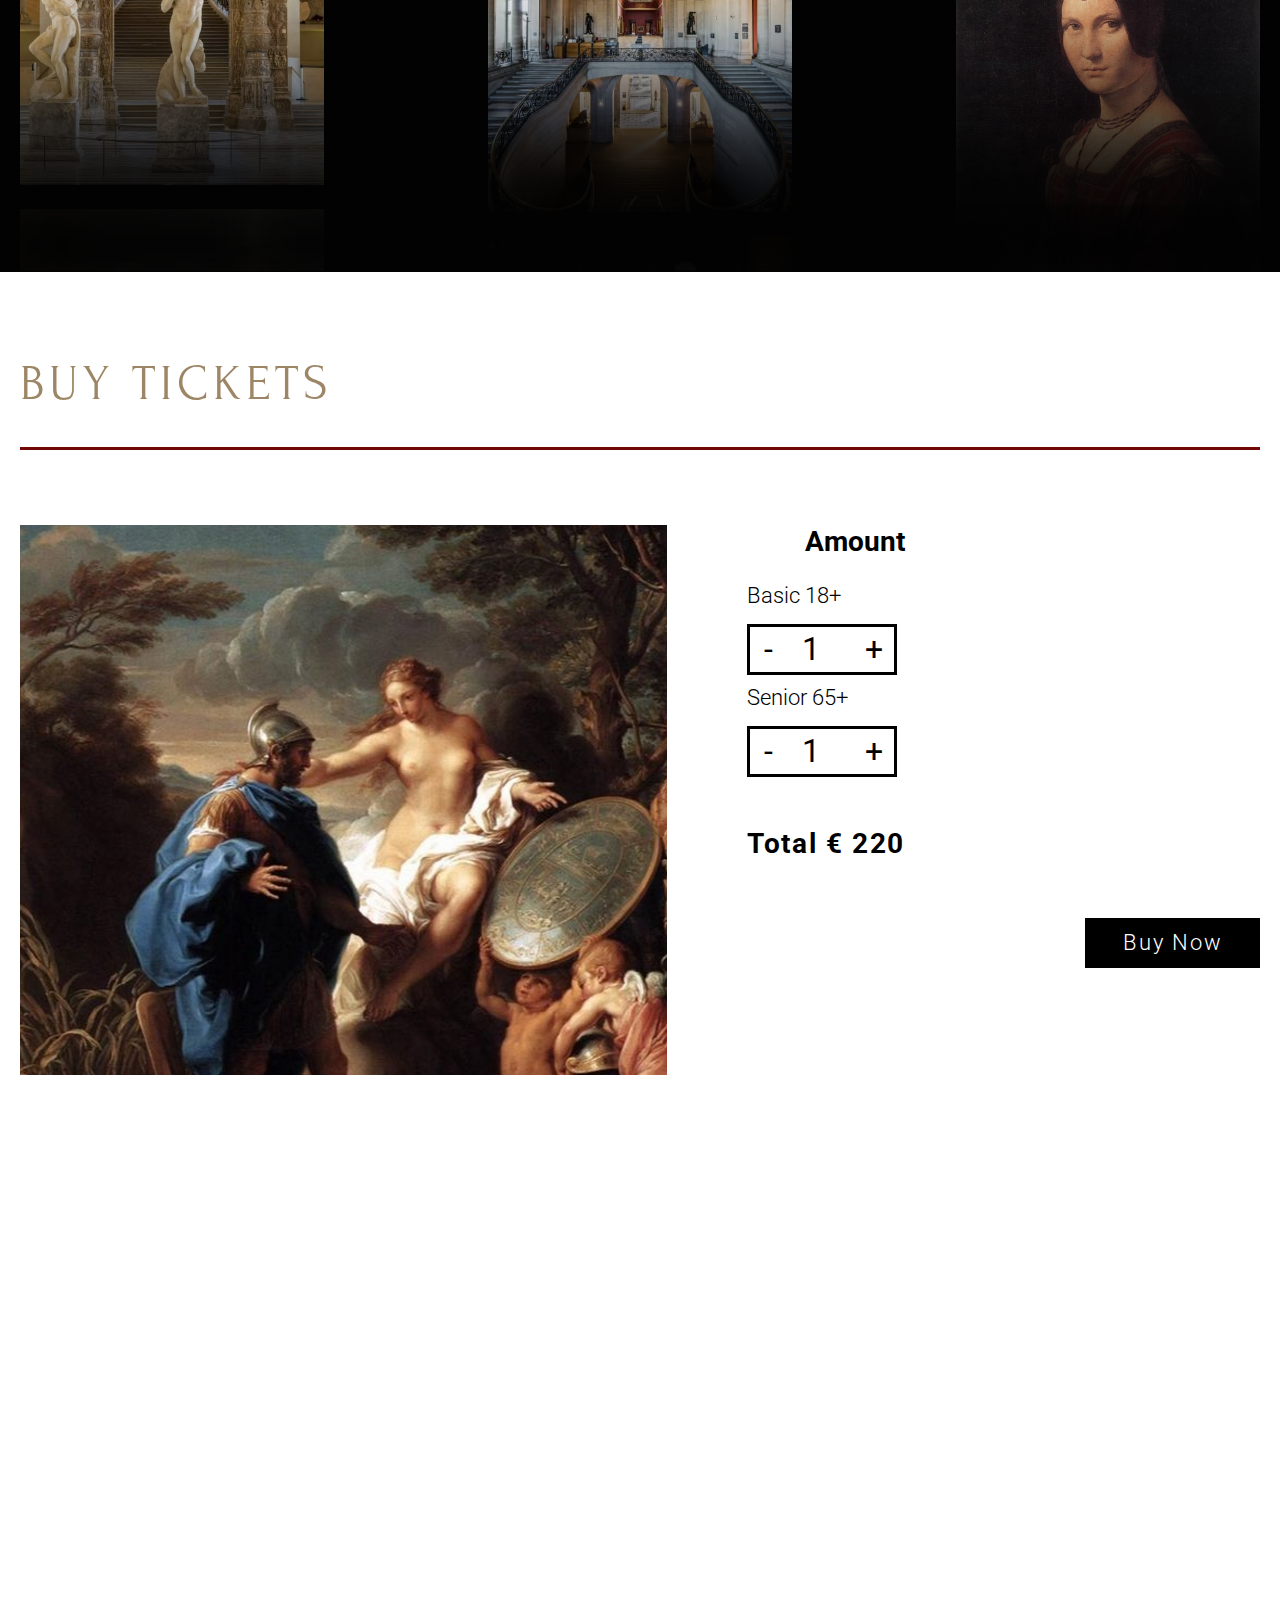
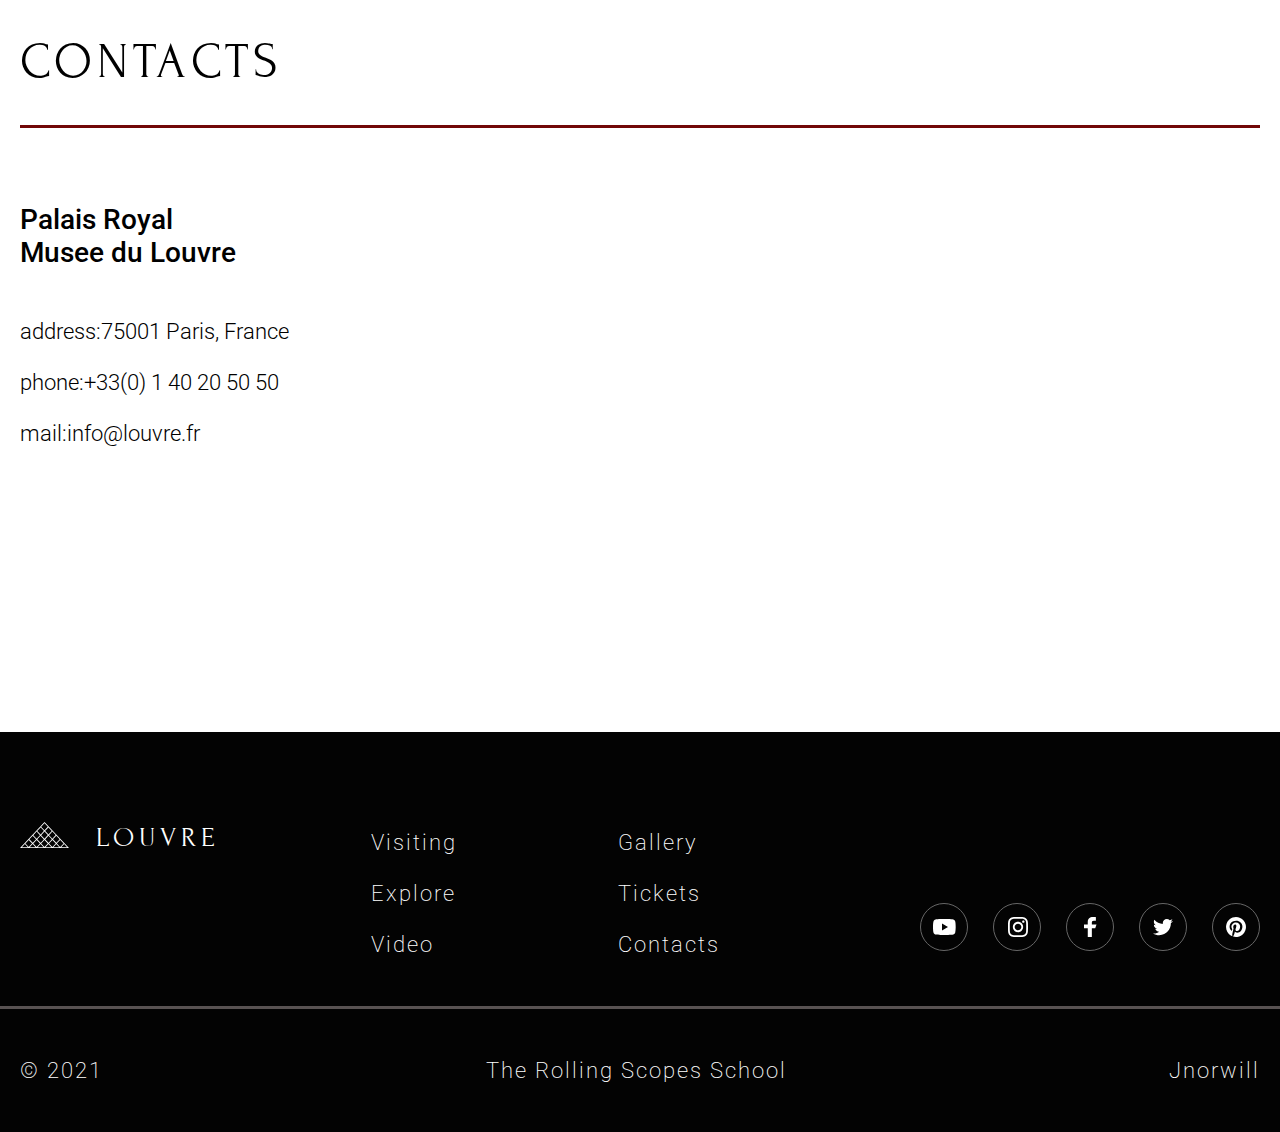
==== commit 5f6129f0: "feat: add adaptive for 1024px" ====
--- a/museum/index.html
+++ b/museum/index.html
@@ -8,23 +8,15 @@
     <link rel="stylesheet" href="./compressed/css/style.min.css">
     <link rel="icon" href="./assets/img/favicon.ico">
     <link rel="preconnect" href="https://fonts.googleapis.com">
-    <link rel="preconnect" href="https://fonts.googleapis.com">
     <link rel="preconnect" href="https://fonts.gstatic.com" crossorigin>
     <link href="https://fonts.googleapis.com/css2?family=Forum&display=swap"
       rel="stylesheet">
+    <link rel="preconnect" href="https://fonts.googleapis.com">
     <link rel="preconnect" href="https://fonts.gstatic.com" crossorigin>
     <link
-      href="https://fonts.googleapis.com/css2?family=Roboto:wght@300&display=swap"
+      href="https://fonts.googleapis.com/css2?family=Roboto:wght@300;400;500;700&display=swap"
       rel="stylesheet">
-      <script>console.log(`1.Вёрстка валидная +10
-        2.Вёрстка семантическая +24.(<header>, <main>, <footer>, семь <section>, 
-        только один <h1>, шесть <h3>, два <nav>, три списка ul > li > a,
-        тринадцать кнопок button, три input type="radio", два input type="number",
-        два input type="range", для всех <img> указанb alt)
-        3.Вёрстка соответствует макету +45
-        4.Форма покупки билетов +22
-        5.Требования к css +18
-        6.Интерактивность, реализуемая через css +25`)</script>
+    <script src="./index.js" defer></script>
   </head>
   <body>
     <header class="header-wrapper dark-bg">
@@ -59,11 +51,16 @@
             <div class="slider__gallery">
               <div class="slider__gallery_shadow"></div>
               <div>
-                <img src="./assets/img/1.jpg" alt="Djokonda">
-                <img class="hidden" src="./assets/img/2.jpg" alt="">
-                <img class="hidden" src="./assets/img/3.jpg" alt="">
-                <img class="hidden" src="./assets/img/4.jpg" alt="">
-                <img class="hidden" src="./assets/img/5.jpg" alt="">
+                <img class="slider__gallery_img" src="./assets/img/1.jpg"
+                  alt="Djokonda">
+                <img class="slider__gallery_img hidden" src="./assets/img/2.jpg"
+                  alt="">
+                <img class="slider__gallery_img hidden" src="./assets/img/3.jpg"
+                  alt="">
+                <img class="slider__gallery_img hidden" src="./assets/img/4.jpg"
+                  alt="">
+                <img class="slider__gallery_img hidden" src="./assets/img/5.jpg"
+                  alt="">
               </div>
             </div>
             <div class="slider__pagination">
@@ -98,32 +95,32 @@
             <p class="card-link__text">Google Street Panorama View</p>
           </a>
           <a class="card-link" href="./tours/tour2.html">
-            <img src="./assets/img/denon-wing-tour.jpg" alt="Denon Wing">
+            <img class="card-link__img" src="./assets/img/denon-wing-tour.jpg" alt="Denon Wing">
             <h3 class="card-link__title">Denon Wing</h3>
             <p class="card-link__big-text">360° Virtual Tour</p>
             <p class="card-link__text">Google Street Panorama View</p>
           </a>
           <a class="card-link" href="./tours/tour2.html">
-            <img src="./assets/img/colonnade-perrault-tour.jpg"
+            <img class="card-link__img" src="./assets/img/colonnade-perrault-tour.jpg"
               alt="Colonnade Perrault">
             <h3 class="card-link__title">Colonnade Perrault</h3>
             <p class="card-link__big-text">360° Virtual Tour</p>
             <p class="card-link__text">Google Street Panorama View</p>
           </a>
           <a class="card-link" href="./tours/tour2.html">
-            <img src="./assets/img/greek-hall-tour.jpg" alt="Greek hall">
+            <img class="card-link__img" src="./assets/img/greek-hall-tour.jpg" alt="Greek hall">
             <h3 class="card-link__title">Greek hall</h3>
             <p class="card-link__big-text">360° Virtual Tour</p>
             <p class="card-link__text">Google Street Panorama View</p>
           </a>
           <a class="card-link" href="./tours/tour2.html">
-            <img src="./assets/img/mona-lisa-tour.jpg" alt="Mona Lisa">
+            <img class="card-link__img" src="./assets/img/mona-lisa-tour.jpg" alt="Mona Lisa">
             <h3 class="card-link__title">Mona Lisa</h3>
             <p class="card-link__big-text">360° Virtual Tour</p>
             <p class="card-link__text">Google Street Panorama View</p>
           </a>
           <a class="card-link" href="./tours/tour2.html">
-            <img src="./assets/img/night-palace-tour.jpg" alt="Night
+            <img class="card-link__img" src="./assets/img/night-palace-tour.jpg" alt="Night
               Palace">
             <h3 class="card-link__title">Night Palace</h3>
             <p class="card-link__big-text">360° Virtual Tour</p>
@@ -142,7 +139,7 @@
                 veil"</span> of dust that had gathered since the previous
               restoration in
               the 19th century.</p>
-            <p class="explore__text">The cleaning provoked furious protests, not
+            <p class="explore__text explore__text_hidden">The cleaning provoked furious protests, not
               because the picture had been damaged in any way, but because it
               looked different.</p>
           </div>
@@ -154,19 +151,19 @@
       <section class="video container" id="video">
         <div class="video__text-container">
           <h2 class="video__title title">Video journey</h2>
-          <p class="video__subtitle">Enter and visit one of the most famous
+          <p class="video__subtitle video__subtitle_hidden">Enter and visit one of the most famous
             museums in the world and enjoy masterpieces such as Mona Lisa or
             Hammurabi's Code</p>
         </div>
         <div class="video__video-slider video-slider">
           <div class="video-slider__player">
-            <img src="./assets/svg/player.svg" alt="play">
+            <button class="video-slider__player-button"><img src="./assets/svg/player.svg" alt="play"></button>
             <div class="video-slider__control video-slider-control">
-              <button class="video-slider-control__play"></button>
+              <button class="video-slider-control__button video-slider-control__button_play"></button>
               <input class="video-slider-control__range" type="range">
-              <button class="video-slider-control__volume"></button>
+              <button class="video-slider-control__button video-slider-control__button_volume"></button>
               <input class="video-slider-control__range-volume" type="range">
-              <button class="video-slider-control__fullscreen"></button>
+              <button class="video-slider-control__button video-slider-control__button_fullscreen"></button>
             </div>
           </div>
           <div class="video-slider__list">
@@ -225,7 +222,7 @@
       <section class="tickets container" id="tickets">
         <h2 class="tickets__title title border-bottom">Buy tickets</h2>
         <div class="tickets__container">
-          <img src="./assets/img/tickets.jpg" alt="tickets">
+          <div class="tickets__img"></div>
           <form class="tickets__form" action="#">
             <div class="form">
               <div class="form__container_left">
@@ -256,14 +253,16 @@
                     name="senior65">
                   <button onclick="this.previousElementSibling.stepUp()">+</button>
                 </div>
-                <p class="form__text_bolt">Total €220</p>
+                <p class="form__text_bolt">Total € 220</p>
               </div>
             </div>
             <button class="form__submit">Buy Now</button>
           </form>
         </div>
-        <div class="booking-tickets-container">
+        <div class="booking-tickets-container none">
           <form class="booking-tickets" action="#">
+            <img class="booking-tickets__close"
+              src="./assets/svg/close.svg" alt="close">
             <div class="booking-tickets-container-left">
               <img src="./assets/svg/logo-beige.svg" alt="icon">
               <h2 class="booking-tickets__title">Booking tickets</h2>
@@ -281,7 +280,7 @@
               <input class="booking-tickets__input booking-tickets__input_tel"
                 type="tel" placeholder="Phone">
               <select class="booking-tickets__input
-                booking-tickets__input_select" aria-placeholder="Ticket Type">
+                booking-tickets__input_select">
                 <option value="Permanent exhibition">Permanent exhibition</option>
                 <option value="Temporary exhibition">Temporary exhibition</option>
                 <option value="Combined Admission">Combined Admission</option>
@@ -375,10 +374,9 @@
                 </div>
               </div>
               <div class="booking-tickets-overview__button-container">
-              <button class="booking-tickets-overview__button">Book</button>
-              </div>
-            </div>
-            <img class="booking-tickets__close" src="./assets/svg/close.svg" alt="close">
+                <button class="booking-tickets-overview__button">Book</button>
+              </div>
+            </div>
           </form>
         </div>
       </section>
@@ -400,7 +398,7 @@
           <div class="contacts__map">
             <iframe
               src="https://www.google.com/maps/embed?pb=!1m18!1m12!1m3!1d20998.4255049562!2d2.318433076479192!3d48.861963274406854!2m3!1f0!2f0!3f0!3m2!1i1024!2i768!4f13.1!3m3!1m2!1s0x47e66e25d0482b3d%3A0x1c0b82c6e1d85100!2zNzUwMDEg0J_QsNGA0LjQtiwg0KTRgNCw0L3RhtC40Y8!5e0!3m2!1sru!2sby!4v1631283942959!5m2!1sru!2sby"
-              width="960" height="620" style="border:0;" allowfullscreen=""
+              width="100%" height="100%" style="border:0;" allowfullscreen=""
               loading="lazy"></iframe>
           </div>
         </div>
@@ -408,34 +406,26 @@
     </main>
     <footer class="footer dark-bg">
       <div class="footer__container container">
-        <div class="logo-and-nav-container">
-          <div class="logo">
+        <nav class="navigation footer-navigation-container">
+          <div class="logo foter__logo">
             <div class="logo__img"></div>
             <div class="logo__text">Louvre</div>
           </div>
-          <nav>
-            <ul class="navigation footer__navigation">
-              <li>
-                <ul>
-                  <li class="footer__navigation_margin"><a href="#visiting"
-                      class="navigation__link">Visiting</a></li>
-                  <li class="footer__navigation_margin"><a href="#explore"
-                      class="navigation__link">Explore</a></li>
-                  <li><a href="#video" class="navigation__link">Video</a></li>
-                </ul>
-              </li>
-              <li>
-                <ul>
-                  <li class="footer__navigation_margin"><a href="#gallery"
-                      class="navigation__link">Gallery</a></li>
-                  <li class="footer__navigation_margin"><a href="#tickets"
-                      class="navigation__link">Tickets</a></li>
-                  <li><a href="#contacts" class="navigation__link">Contacts</a></li>
-                </ul>
-              </li>
-            </ul>
-          </nav>
-        </div>
+          <ul>
+            <li class="footer__navigation_margin footer__navigation_margin-top"><a href="#visiting"
+                class="navigation__link">Visiting</a></li>
+            <li class="footer__navigation_margin"><a href="#explore"
+                class="navigation__link">Explore</a></li>
+            <li><a href="#video" class="navigation__link">Video</a></li>
+          </ul>
+          <ul>
+            <li class="footer__navigation_margin footer__navigation_margin-top"><a href="#gallery"
+                class="navigation__link">Gallery</a></li>
+            <li class="footer__navigation_margin"><a href="#tickets"
+                class="navigation__link">Tickets</a></li>
+            <li><a href="#contacts" class="navigation__link">Contacts</a></li>
+          </ul>
+        </nav>
         <ul class="social-net">
           <li><a href="https://www.youtube.com/user/louvre"
               class="social-net__link youtube"></a></li>
--- a/museum/compressed/css/style.min.css
+++ b/museum/compressed/css/style.min.css
@@ -1 +1 @@
-html{scroll-behavior:smooth}body{margin:0 auto;background:#ffffff;color:#000000}.hidden{display:none}a{text-decoration:none}ul{margin:0;padding:0;list-style:none}h2{margin:0}h3{margin:0}p{margin:0}.dark-bg{color:#ffffff;background:#030303}.container{max-width:1440px;margin:0 auto}.border-bottom{border-bottom:#710707 3px solid;padding-bottom:25px;margin-bottom:75px}.navigation__link{padding:10px;color:#ffffff;font-weight:200;font-size:22px;line-height:26px;letter-spacing:2px;font-family:"Roboto";transition:0.5s}.navigation__link:hover{cursor:pointer;color:#9d8665}.navigation__link:active{color:#7e6c51}.title{font-family:Forum;font-style:normal;font-weight:normal;font-size:80px;line-height:90px;letter-spacing:5px;text-transform:uppercase}.header{display:flex;align-items:center;justify-content:space-between;padding:60px 20px}.logo{display:flex;justify-content:space-between;align-items:center;width:200px}.logo__img{background:url(../../assets/svg/icon.svg) 50% 50% no-repeat;margin-bottom:5px;width:49px;height:26px;transition:0.5s}.logo__text{font-family:Forum;letter-spacing:5px;text-transform:uppercase;font-size:28px;line-height:31px;transition:0.5s}.logo:hover{cursor:pointer}.logo:hover .logo__img{filter:invert(58%) sepia(15%) saturate(710%) hue-rotate(356deg) brightness(150%) contrast(91%)}.logo:hover .logo__text{color:#d2b183}.header__navigation{width:775px;display:flex;justify-content:space-between;align-items:center}.welcome-container{position:relative;padding:0 20px}.welcome__text-container{position:relative;padding:150px 0 270px;width:600px;z-index:2}.welcome__subtitle{font-family:Roboto;font-weight:300;font-size:28px;line-height:33px;letter-spacing:2px;margin:25px 0 75px}.welcome__button{background:#710707;border-radius:10px;font-family:Roboto;font-style:normal;font-weight:300;font-size:22px;line-height:26px;letter-spacing:2px;border:none;width:360px;height:75px;color:#ffffff;transition:0.5s;display:flex;justify-content:center;align-items:center}.welcome__button:hover{background:#9d8665;cursor:pointer}.welcome__slider{position:absolute;display:flex;flex-direction:column;align-items:flex-end;top:0;right:20px;z-index:1}.slider__gallery{overflow:hidden;position:relative}.slider__gallery_shadow{position:absolute;top:0;left:0;height:100%;width:1px;background:#030303;box-shadow:0px 0px 140px 180px #030303;z-index:2}.slider__pagination,.slider__numbers,.slider__squares,.slider__arrows{display:flex;align-items:center;justify-content:space-between}.slider__pagination{position:relative;z-index:2;width:450px;background:#030303;margin-top:-65px;padding:39px 75px}.slider__numbers{width:76px;height:40px;font-family:Roboto;font-size:22px;line-height:40px;text-transform:uppercase}.slider__squares{width:180px}.squares__square{width:16px;height:16px;background:#ffffff;transition:0.5s}.squares__square:hover{background:#d2b183;cursor:pointer}.squares__square_beige{background:#d2b183}.slider__arrows{width:80px}.slider__arrow{background:url(../../assets/svg/arrow.svg) 50% 50% no-repeat;height:8px;width:30px;padding:10px 0;border:none;transition:0.5s}.slider__arrow:hover{cursor:pointer;filter:invert(58%) sepia(15%) saturate(710%) hue-rotate(356deg) brightness(150%) contrast(91%)}.slider__arrow_right{transform:rotate(180deg)}.visiting{padding:75px 20px}.visiting__title{color:#9d8665;margin-bottom:0}.visiting__cards{display:flex;justify-content:space-between;flex-wrap:wrap}.card-link{margin-top:75px;color:#000000}.card-link__img{width:440px;height:285px}.card-link__title{font-family:Forum;font-style:normal;font-weight:normal;font-size:32px;line-height:58px;letter-spacing:5px;text-transform:uppercase;margin:10px 0 11px;position:relative}.card-link__title::after{content:"";height:2px;background:#710707;width:68%;position:absolute;left:0;bottom:0;transition:0.5s}.card-link__big-text{font-family:Roboto;font-style:normal;font-weight:200;font-size:22px;line-height:26px;margin-bottom:10px}.card-link__text{font-family:Roboto;font-style:normal;font-weight:200;font-size:18px;line-height:21px;letter-spacing:-0.1px}.card-link:hover .card-link__title::after{width:100%}.explore{padding:75px 20px 70px;display:flex;justify-content:space-between}.explore__text-container{max-width:659px}.explore__img-container{margin-top:14px}.explore__text{font-family:Roboto;font-style:normal;font-weight:300;font-size:22px;line-height:38px;margin-top:25px}.explore__text_yellow{color:#9d8665}.video{padding:75px 20px}.video__title{color:#9d8665}.video__text-container{display:flex;justify-content:space-between;margin-bottom:75px}.video__subtitle{max-width:720px;font-family:Roboto;font-style:normal;font-weight:300;font-size:22px;line-height:38px;margin-top:10px}.video-slider__player{background:url(../../assets/img/player.jpg) 50% 50% no-repeat;background-size:cover;width:100%;height:735px;display:flex;justify-content:center;align-items:center;position:relative;z-index:1}.video-slider__player img{padding-bottom:85px}.video-slider__control{position:absolute;background:#000000;width:calc(100% - 50px);height:85px;bottom:0;left:0;z-index:2}.video-slider__list{margin:40px 0;width:100%;display:flex;justify-content:space-between}.video-slider__list iframe{width:452px;height:254px;border:none}.video-slider-control{display:flex;justify-content:space-between;align-items:center;padding:0 30px 0 20px}.video-slider-control__play{transition:0.5s;border:none;padding:10px;height:38px;width:38px;background:url(../../assets/svg/play.svg) 50% 50% no-repeat}.video-slider-control__play:focus{background:url(../../assets/svg/pause.svg) 50% 50% no-repeat}.video-slider-control__play:hover{cursor:pointer;filter:invert(66%) sepia(0%) saturate(0%) hue-rotate(163deg) brightness(90%) contrast(101%)}.video-slider-control__range{width:929px}.video-slider-control__volume{transition:0.5s;border:none;padding:10px;height:38px;width:38px;background:url(../../assets/svg/volume-on.svg) 50% 50% no-repeat}.video-slider-control__volume:focus{background:url(../../assets/svg/volume-off.svg) 50% 50% no-repeat}.video-slider-control__volume:hover{cursor:pointer;filter:invert(66%) sepia(0%) saturate(0%) hue-rotate(163deg) brightness(90%) contrast(101%)}.video-slider-control__range-volume{width:155px}.video-slider-control__fullscreen{transition:0.5s;border:none;padding:10px;height:38px;width:38px;background:url(../../assets/svg/full-screen-on.svg) 50% 50% no-repeat}.video-slider-control__fullscreen:focus{background:url(../../assets/svg/full-screen-off.svg) 50% 50% no-repeat}.video-slider-control__fullscreen:hover{cursor:pointer;filter:invert(66%) sepia(0%) saturate(0%) hue-rotate(163deg) brightness(90%) contrast(101%)}.video-slider-pagination{display:flex;justify-content:space-between;align-items:center;width:140px;margin:0 auto;position:relative}.video-slider-pagination__point{width:12px;height:12px;background:#999999;border-radius:50%;transition:0.5s}.video-slider-pagination__point:hover{cursor:pointer;background:#710707}.video-slider-pagination__point_selected{background:#333333}.video-slider-pagination__arrow{position:absolute;background:url(../../assets/svg/arrow2.svg) no-repeat 50% 50%;width:10px;height:12px;right:-30px;border:none;transition:0.5s}.video-slider-pagination__arrow:hover{cursor:pointer;filter:invert(13%) sepia(46%) saturate(2750%) hue-rotate(336deg) brightness(40%) contrast(120%)}.video-slider-pagination__arrow_left{transform:rotate(180deg);left:-30px}.gallery{padding:75px 20px 0;overflow:hidden;height:2126px;position:relative}.gallery__list{position:relative;height:2850px;display:flex;flex-direction:column;width:1476px;align-items:flex-start;flex-wrap:wrap;margin-top:102px}.gallery__list img{margin-top:24px;width:456px;display:block}.gallery__list img:nth-child(6){margin-top:-25px}.gallery__shadow{width:100%;position:absolute;bottom:0;left:0;height:1px;background:#030303;box-shadow:0px 0px 140px 180px #030303;z-index:2}.tickets{padding:75px 20px}.tickets__title{color:#9d8665}.tickets__container{display:flex;justify-content:space-between}.tickets__form{width:660px;text-align:right}.form{display:flex;justify-content:space-between}.form__title{font-family:Roboto;font-style:normal;font-weight:bold;font-size:28px;line-height:33px;margin-bottom:25px}.form__container_left{text-align:left}.form__container_right{text-align:right}.form__radio{margin:29px 0 0;height:17px;width:17px}.form__label{margin-left:20px;font-family:Roboto;font-style:normal;font-weight:300;font-size:22px;line-height:26px}.form__text{font-family:Roboto;font-style:normal;font-weight:300;font-size:22px;line-height:26px;text-align:left;margin:10px 0 15px}.form__counter{border:solid #000000 3px;width:144px}.form__counter button{margin:0;border:none;background:none;padding:4px 11px;font-family:Roboto;font-style:normal;font-weight:normal;font-size:32px;line-height:37px;text-align:center}.form__counter input{border:none;width:62px;text-align:center;font-family:Roboto;font-size:32px;line-height:37px;padding:0}.form__text_bolt{font-family:Roboto;font-style:normal;font-weight:bold;font-size:28px;line-height:33px;letter-spacing:1.65px;margin:50px 0 58px}.form__submit{border:none;background:#000000;width:175px;height:50px;color:#ffffff;font-family:Roboto;font-style:normal;font-weight:300;font-size:22px;line-height:26px;letter-spacing:2px}.form__submit:hover{background:#9d8665}.booking-tickets-container{display:none;background:#ffffff;position:absolute;padding:30px}.booking-tickets{position:relative;transition:1s;width:970px;padding:91px 235px;margin:0 auto;max-width:970px;font-family:Roboto;font-style:normal;font-weight:normal;font-size:18px;line-height:21px;display:flex;justify-content:space-between}.booking-tickets-container-left{max-width:400px}.booking-tickets__title{font-family:Forum;font-size:50px;line-height:55px;text-transform:uppercase;color:#9d8665}.booking-tickets__title_border{border-bottom:solid 3px #740c11;padding-bottom:10px;margin-bottom:60px;color:#710707}.booking-tickets__input{border:1px solid #030303;box-sizing:border-box;padding:15px 15px 15px 45px;width:100%;margin-top:20px}.booking-tickets__input_date{background:url(../../assets/svg/date.svg) no-repeat 15px 50%;margin-right:20px}.booking-tickets__input_time{background:url(../../assets/svg/time.svg) no-repeat 15px 50%}.booking-tickets__input_name{background:url(../../assets/svg/name.svg) no-repeat 15px 50%}.booking-tickets__input_email{background:url(../../assets/svg/email.svg) no-repeat 15px 50%}.booking-tickets__input_tel{background:url(../../assets/svg/tel.svg) no-repeat 15px 50%}.booking-tickets__input_select{background:url(../../assets/svg/ticket.svg) no-repeat 15px 50%}.booking-tickets__date-time{display:flex;justify-content:space-between}.booking-tickets__input-entry-ticket{padding-left:15px}.booking-tickets__input-entry-ticket_border{border-bottom:solid 2px #740c11;color:#9d8665;font-family:Forum}.booking-tickets__input-entry-ticket_container{display:flex;justify-content:space-between;margin-top:18px}.booking-tickets-overview{padding:30px;border:1px solid #030303;box-sizing:border-box;width:530px}.booking-tickets-overview-container{display:flex;justify-content:space-between;margin-bottom:22px}.booking-tickets-overview__title{font-weight:500;font-size:32px;line-height:37px;color:#272727}.booking-tickets-overview__title_red{font-weight:500;font-size:22px;line-height:26px;color:#740c11}.booking-tickets-overview__text{color:#030303;font-weight:300;padding:5px 5px 5px 30px}.booking-tickets-overview__text_date{background:url(../../assets/svg/date.svg) no-repeat 0% 50%}.booking-tickets-overview__text_time{background:url(../../assets/svg/time.svg) no-repeat 0% 50%}.booking-tickets-overview__text_mark{background:url(../../assets/svg/mark.svg) no-repeat 0% 50%}.booking-tickets-overview__cost{display:flex;justify-content:space-between;font-size:22px;line-height:26px;color:#030303;margin-bottom:8px}.booking-tickets-overview__total{display:flex;justify-content:space-between;font-size:32px;line-height:37px;color:#030303;border-top:#740c11 2px solid;padding:10px 0}.booking-tickets-overview__button-container{display:flex;justify-content:right}.booking-tickets-overview__button{margin-top:55px;background:#710707;color:#ffffff;border:none;font-size:22px;line-height:26px;width:220px;padding:10px;transition:0.5s}.booking-tickets-overview__button:hover{background:#9D8665;cursor:pointer}.booking-tickets__close{position:absolute;top:0;right:0}.card-wrapper{position:relative}.card{position:relative;font-size:12px;line-height:14px;color:#161615;padding:15px 20px;background:#bcbcbc;border-radius:5px;width:360px;z-index:2;box-sizing:border-box}.card-container{display:flex;justify-content:space-between}.card-next-container{width:215px}.card__text{box-sizing:border-box;width:100%;margin-top:5px;padding:10px;margin-bottom:10px}.card__text_margin-right{margin-right:15px}.card__text_margin-bottom{margin-bottom:0}.card-backside{top:30px;right:0;padding:25px 0 0;position:absolute;background:#939393;border-radius:5px;width:360px;height:211px;z-index:1;text-align:right}.card-backside-container{display:flex;justify-content:right}.card-backside-next-container{text-align:left;margin:15px 20px;width:75px}.card-backside__black{background:#161615;width:100%;height:45px}.card-backside__text{font-size:10px;line-height:12px;padding:10px}.parallax{width:100%;height:400px;background:url(../../assets/img/parallax.jpg) 50% 50% no-repeat;background-size:cover;background-attachment:fixed}.contacts{padding:75px 20px}.contacts__container{display:flex;justify-content:space-between}.contacts__subtitle{font-family:Roboto;font-style:normal;font-weight:500;font-size:28px;line-height:33px;margin:0 0 50px}.contacts__link{display:block;font-family:Roboto;font-style:normal;font-weight:300;font-size:22px;line-height:26px;color:#000000;border:none;margin-top:25px}.contacts__map{width:960px;height:620px}.footer{font-family:Roboto;font-style:normal;font-weight:200;font-size:22px;line-height:22px;letter-spacing:2px;padding:84px 0 51px}.footer__white-stripe{height:3px;background:#585252;width:100%;margin:48px 0 51px}.footer__container{display:flex;justify-content:space-between;padding:0 20px;flex-wrap:wrap}.logo-and-nav-container{display:flex;justify-content:space-between;align-items:flex-start;flex-wrap:nowrap;max-width:710px;width:100%}.footer__navigation{display:flex;width:380px;justify-content:space-between;margin-top:5px}.footer__navigation_margin{margin-bottom:25px}.social-net{display:flex;justify-content:space-between;align-items:flex-end;width:340px;margin-bottom:7px}.social-net__link{width:46px;height:46px;border:solid 1px #666666;border-radius:50%;display:block;transition:0.5s}.social-net__link:hover{border:solid 1px #9d8665;filter:invert(58%) sepia(15%) saturate(710%) hue-rotate(356deg) brightness(150%) contrast(91%)}.youtube{background:url(../../assets/svg/youtube.svg) no-repeat 50% 50%}.instagram{background:url(../../assets/svg/instagram.svg) no-repeat 50% 50%}.facebook{background:url(../../assets/svg/facebook.svg) no-repeat 50% 50%}.twitter{background:url(../../assets/svg/twitter.svg) no-repeat 50% 50%}.pinterest{background:url(../../assets/svg/pinterest.svg) no-repeat 50% 50%}
+html{scroll-behavior:smooth}body{margin:0 auto;background:#ffffff;color:#000000}.hidden{display:none}a{text-decoration:none}ul{margin:0;padding:0;list-style:none}h2{margin:0}h3{margin:0}p{margin:0}.dark-bg{color:#ffffff;background:#030303}.container{max-width:1440px;margin:0 auto}.border-bottom{border-bottom:#710707 3px solid;padding-bottom:25px;margin-bottom:75px}.navigation__link{padding:10px;color:#ffffff;font-weight:200;font-size:22px;line-height:26px;letter-spacing:2px;font-family:"Roboto";transition:0.5s}.navigation__link:hover{cursor:pointer;color:#9d8665}.navigation__link:active{color:#7e6c51}.title{font-family:Forum;font-style:normal;font-weight:normal;font-size:80px;line-height:90px;letter-spacing:5px;text-transform:uppercase}.header{display:flex;align-items:center;justify-content:space-between;padding:50px 20px}.logo{display:flex;justify-content:space-between;align-items:center;width:200px;height:50px}.logo__img{background:url(../../assets/svg/icon.svg) 50% 50% no-repeat;margin-bottom:5px;width:49px;height:26px;transition:0.5s}.logo__text{font-family:Forum;letter-spacing:5px;text-transform:uppercase;font-size:28px;line-height:31px;transition:0.5s}.logo:hover{cursor:pointer}.logo:hover .logo__img{filter:invert(58%) sepia(15%) saturate(710%) hue-rotate(356deg) brightness(150%) contrast(91%)}.logo:hover .logo__text{color:#d2b183}.header__navigation{width:775px;display:flex;justify-content:space-between;align-items:center}.welcome-container{position:relative;padding:0 20px}.welcome__text-container{position:relative;padding:150px 0 270px;width:600px;z-index:2}.welcome__subtitle{font-family:Roboto;font-weight:300;font-size:28px;line-height:33px;letter-spacing:2px;margin:25px 0 75px}.welcome__button{background:#710707;border-radius:10px;font-family:Roboto;font-style:normal;font-weight:300;font-size:22px;line-height:26px;letter-spacing:2px;border:none;width:360px;height:75px;color:#ffffff;transition:0.5s;display:flex;justify-content:center;align-items:center}.welcome__button:hover{background:#9d8665;cursor:pointer}.welcome__slider{position:absolute;display:flex;flex-direction:column;align-items:flex-end;top:0;right:20px;z-index:1}.slider__gallery{overflow:hidden;position:relative}.slider__gallery_shadow{position:absolute;top:0;left:0;height:100%;width:1px;background:#030303;box-shadow:0px 0px 140px 180px #030303;z-index:2}.slider__pagination,.slider__numbers,.slider__squares,.slider__arrows{display:flex;align-items:center;justify-content:space-between}.slider__pagination{box-sizing:border-box;position:relative;z-index:2;width:600px;background:#030303;margin-top:-65px;padding:39px 75px}.slider__numbers{width:76px;height:40px;font-family:Roboto;font-size:22px;line-height:40px;text-transform:uppercase}.slider__squares{width:180px}.slider__squares .squares__square{width:16px;height:16px;background:#ffffff;transition:0.5s}.slider__squares .squares__square:hover{background:#d2b183;cursor:pointer}.slider__squares .squares__square_beige{background:#d2b183}.slider__arrows{width:80px}.slider__arrow{background:url(../../assets/svg/arrow.svg) 50% 50% no-repeat;height:8px;width:30px;padding:10px 0;border:none;transition:0.5s}.slider__arrow:hover{cursor:pointer;filter:invert(58%) sepia(15%) saturate(710%) hue-rotate(356deg) brightness(150%) contrast(91%)}.slider__arrow_right{transform:rotate(180deg)}.visiting{padding:75px 20px}.visiting__title.title.border-bottom{color:#9d8665;margin-bottom:0}.visiting__cards{display:flex;justify-content:space-between;flex-wrap:wrap}.card-link{margin-top:75px;color:#000000}.card-link__img{width:440px;height:285px}.card-link__title{font-family:Forum;font-style:normal;font-weight:normal;font-size:32px;line-height:58px;letter-spacing:5px;text-transform:uppercase;margin:10px 0 11px;position:relative}.card-link__title::after{content:"";height:2px;background:#710707;width:68%;position:absolute;left:0;bottom:0;transition:0.5s}.card-link__big-text{font-family:Roboto;font-style:normal;font-weight:200;font-size:22px;line-height:26px;margin-bottom:10px}.card-link__text{font-family:Roboto;font-style:normal;font-weight:200;font-size:18px;line-height:21px;letter-spacing:-0.1px}.card-link:hover .card-link__title::after{width:100%}.explore{padding:75px 20px 70px;display:flex;justify-content:space-between;flex-wrap:wrap}.explore__text-container{max-width:659px}.explore__img-container{margin-top:14px}.explore__text{font-family:Roboto;font-style:normal;font-weight:300;font-size:22px;line-height:38px;margin-top:25px}.explore__text_yellow{color:#9d8665}.video{padding:75px 20px}.video__title{color:#9d8665}.video__text-container{display:flex;justify-content:space-between;margin-bottom:75px}.video__subtitle{max-width:720px;font-family:Roboto;font-style:normal;font-weight:300;font-size:22px;line-height:38px;margin-top:10px}.video-slider__player{background:url(../../assets/img/player.jpg) 50% 50% no-repeat;background-size:cover;width:100%;height:735px;display:flex;justify-content:center;align-items:center;position:relative;z-index:1}.video-slider__player-button{background:transparent;border:none}.video-slider__player-button img{padding-bottom:85px;height:220px;width:220px}.video-slider__player-button:hover{cursor:pointer}.video-slider__control{position:absolute;background:#000000;width:100%;box-sizing:border-box;height:85px;bottom:0;left:0;padding:0 30px 0 20px;z-index:2}.video-slider__list{margin:40px 0;width:100%;display:flex;justify-content:space-between}.video-slider__list iframe{width:452px;height:254px;border:none}.video-slider-control{display:flex;justify-content:space-between;align-items:center}.video-slider-control__range-volume{width:155px}.video-slider-control__range{width:929px}.video-slider-control__button{transition:0.5s;border:none;background-size:contain;height:38px;width:38px}.video-slider-control__button:hover{cursor:pointer;filter:invert(66%) sepia(0%) saturate(0%) hue-rotate(163deg) brightness(90%) contrast(101%)}.video-slider-control__button_play{background:url(../../assets/svg/play.svg) 50% 50% no-repeat}.video-slider-control__button_play:focus{background:url(../../assets/svg/pause.svg) 50% 50% no-repeat}.video-slider-control__button_volume{background:url(../../assets/svg/volume-on.svg) 50% 50% no-repeat}.video-slider-control__button_volume:focus{background:url(../../assets/svg/volume-off.svg) 50% 50% no-repeat}.video-slider-control__button_fullscreen{background:url(../../assets/svg/full-screen-on.svg) 50% 50% no-repeat}.video-slider-control__button_fullscreen:focus{background:url(../../assets/svg/full-screen-off.svg) 50% 50% no-repeat}.video-slider-pagination{display:flex;justify-content:space-between;align-items:center;width:140px;margin:0 auto;position:relative}.video-slider-pagination__point{width:12px;height:12px;background:#999999;border-radius:50%;transition:0.5s}.video-slider-pagination__point:hover{cursor:pointer;background:#710707}.video-slider-pagination__point_selected{background:#333333}.video-slider-pagination__arrow{position:absolute;background:url(../../assets/svg/arrow2.svg) no-repeat 50% 50%;width:10px;height:12px;right:-30px;border:none;transition:0.5s}.video-slider-pagination__arrow:hover{cursor:pointer;filter:invert(13%) sepia(46%) saturate(2750%) hue-rotate(336deg) brightness(40%) contrast(120%)}.video-slider-pagination__arrow_left{transform:rotate(180deg);left:-30px}.gallery{padding:75px 20px 0;overflow:hidden;height:2126px;position:relative}.gallery__list{position:relative;height:2850px;display:flex;flex-direction:column;align-content:space-between;flex-wrap:wrap;margin-top:102px}.gallery__list img{margin-top:24px;width:456px;display:block}.gallery__list img:nth-child(6){margin-top:-25px}.gallery__shadow{width:100%;position:absolute;bottom:0;left:0;height:1px;background:#030303;box-shadow:0px 0px 140px 180px #030303;z-index:2}.tickets{padding:75px 20px}.tickets__title{color:#9d8665}.tickets__container{display:flex;justify-content:space-between}.tickets__img{background:url(../../assets/img/tickets.jpg) 50% 50% no-repeat;background-size:cover;width:720px;height:550px}.tickets__form{width:660px;text-align:right}.form{display:flex;justify-content:space-between}.form__title{font-family:Roboto;font-style:normal;font-weight:bold;font-size:28px;line-height:33px;margin-bottom:25px}.form__container_left{text-align:left}.form__container_right{text-align:right;margin-left:80px}.form__radio{margin:29px 0 0;height:17px;width:17px}.form__label{margin-left:20px;font-family:Roboto;font-style:normal;font-weight:300;font-size:22px;line-height:26px}.form__text{font-family:Roboto;font-style:normal;font-weight:300;font-size:22px;line-height:26px;text-align:left;margin:10px 0 15px}.form__counter{border:solid #000000 3px;width:144px}.form__counter button{margin:0;border:none;background:none;padding:4px 11px;font-family:Roboto;font-style:normal;font-weight:normal;font-size:32px;line-height:37px;text-align:center}.form__counter input{border:none;width:62px;text-align:center;font-family:Roboto;font-size:32px;line-height:37px;padding:0}.form__text_bolt{font-family:Roboto;font-style:normal;font-weight:bold;font-size:28px;line-height:33px;letter-spacing:1.65px;margin:50px 0 58px}.form__submit{border:none;background:#000000;width:175px;height:50px;color:#ffffff;font-family:Roboto;font-style:normal;font-weight:300;font-size:22px;line-height:26px;letter-spacing:2px}.form__submit:hover{background:#9d8665}.booking-tickets-container.none{transform:translateX(-120%)}.booking-tickets-container{transition:1s;transform:translateX(0);position:fixed;width:100%;height:100%;top:0;bottom:0;right:0;left:0;z-index:10;background:rgba(0,0,0,0.5)}.booking-tickets{background:#ffffff;position:relative;transition:1s;width:970px;padding:30px;margin:50px auto;max-width:970px;font-family:Roboto;font-style:normal;font-weight:normal;font-size:18px;line-height:21px;display:flex;justify-content:space-between;z-index:11}.booking-tickets__close{background:none;border:none;position:absolute;padding:2px;top:0;right:0}.booking-tickets__close:hover{cursor:pointer}.booking-tickets-container-left{max-width:400px}.booking-tickets__title{font-family:Forum;font-size:50px;line-height:55px;text-transform:uppercase;color:#9d8665}.booking-tickets__title_border{border-bottom:solid 3px #740c11;padding-bottom:10px;margin-bottom:60px;color:#710707}.booking-tickets__input{border:1px solid #030303;box-sizing:border-box;padding:15px 15px 15px 45px;width:100%;margin-top:20px}.booking-tickets__input_date{background:url(../../assets/svg/date.svg) no-repeat 15px 50%;margin-right:20px}.booking-tickets__input_time{background:url(../../assets/svg/time.svg) no-repeat 15px 50%}.booking-tickets__input_name{background:url(../../assets/svg/name.svg) no-repeat 15px 50%}.booking-tickets__input_email{background:url(../../assets/svg/email.svg) no-repeat 15px 50%}.booking-tickets__input_tel{background:url(../../assets/svg/tel.svg) no-repeat 15px 50%}.booking-tickets__input_select{background:url(../../assets/svg/ticket.svg) no-repeat 15px 50%}.booking-tickets__date-time{display:flex;justify-content:space-between}.booking-tickets__input-entry-ticket{padding-left:15px}.booking-tickets__input-entry-ticket_border{border-bottom:solid 2px #740c11;color:#9d8665;font-family:Forum}.booking-tickets__input-entry-ticket_container{display:flex;justify-content:space-between;margin-top:18px}.booking-tickets-overview{padding:30px;border:1px solid #030303;box-sizing:border-box;width:530px}.booking-tickets-overview-container{display:flex;justify-content:space-between;margin-bottom:22px}.booking-tickets-overview__title{font-weight:500;font-size:32px;line-height:37px;color:#272727}.booking-tickets-overview__title_red{font-weight:500;font-size:22px;line-height:26px;color:#740c11}.booking-tickets-overview__text{color:#030303;font-weight:300;padding:5px 5px 5px 30px}.booking-tickets-overview__text_date{background:url(../../assets/svg/date.svg) no-repeat 0% 50%}.booking-tickets-overview__text_time{background:url(../../assets/svg/time.svg) no-repeat 0% 50%}.booking-tickets-overview__text_mark{background:url(../../assets/svg/mark.svg) no-repeat 0% 50%}.booking-tickets-overview__cost{display:flex;justify-content:space-between;font-size:22px;line-height:26px;color:#030303;margin-bottom:8px}.booking-tickets-overview__total{display:flex;justify-content:space-between;font-size:32px;line-height:37px;color:#030303;border-top:#740c11 2px solid;padding:10px 0}.booking-tickets-overview__button-container{display:flex;justify-content:right}.booking-tickets-overview__button{margin-top:55px;background:#710707;color:#ffffff;border:none;font-size:22px;line-height:26px;width:220px;padding:10px;transition:0.5s}.booking-tickets-overview__button:hover{background:#9d8665;cursor:pointer}.card-wrapper{position:relative}.card{position:relative;font-size:12px;line-height:14px;color:#161615;padding:15px 20px;background:#bcbcbc;border-radius:5px;width:360px;z-index:2;box-sizing:border-box}.card-container{display:flex;justify-content:space-between}.card-next-container{width:215px}.card__text{box-sizing:border-box;width:100%;margin-top:5px;padding:10px;margin-bottom:10px}.card__text_margin-right{margin-right:15px}.card__text_margin-bottom{margin-bottom:0}.card-backside{top:30px;right:0;padding:25px 0 0;position:absolute;background:#939393;border-radius:5px;width:360px;height:211px;z-index:1;text-align:right}.card-backside-container{display:flex;justify-content:right}.card-backside-next-container{text-align:left;margin:15px 20px;width:75px}.card-backside__black{background:#161615;width:100%;height:45px}.card-backside__text{font-size:10px;line-height:12px;padding:10px}.parallax{width:100%;height:400px;background:url(../../assets/img/parallax.jpg) 50% 50% no-repeat;background-size:cover;background-attachment:fixed}.contacts{padding:75px 20px}.contacts__container{display:flex;justify-content:space-between}.contacts__subtitle{font-family:Roboto;font-style:normal;font-weight:500;font-size:28px;line-height:33px;margin:0 0 50px}.contacts__link{display:block;font-family:Roboto;font-style:normal;font-weight:300;font-size:22px;line-height:26px;color:#000000;border:none;margin-top:25px}.contacts__map{width:960px;height:620px}.footer{font-family:Roboto;font-style:normal;font-weight:200;font-size:22px;line-height:22px;letter-spacing:2px;padding:90px 0 50px}.foter__logo{margin-top:-10px}.footer__white-stripe{height:3px;background:#585252;width:100%;margin:48px 0 51px}.footer__container{display:flex;justify-content:space-between;padding:0 20px}.footer-navigation-container{max-width:710px;width:100%;display:flex;justify-content:space-between}.footer__navigation_margin{margin-bottom:25px}.footer__navigation_margin-top{margin-top:8px}.social-net{display:flex;align-items:flex-end;margin-bottom:7px;margin-left:90px}.social-net__link{width:46px;height:46px;border:solid 1px #666666;border-radius:50%;display:block;transition:0.5s;margin-left:25px}.social-net__link:hover{filter:invert(58%) sepia(15%) saturate(710%) hue-rotate(356deg) brightness(150%) contrast(91%)}.youtube{background:url(../../assets/svg/youtube.svg) no-repeat 50% 50%}.instagram{background:url(../../assets/svg/instagram.svg) no-repeat 50% 50%}.facebook{background:url(../../assets/svg/facebook.svg) no-repeat 50% 50%}.twitter{background:url(../../assets/svg/twitter.svg) no-repeat 50% 50%}.pinterest{background:url(../../assets/svg/pinterest.svg) no-repeat 50% 50%}@media (max-width: 1520px){.title{font-size:50px;line-height:75px}.welcome__text-container{padding:50px 0 190px}.welcome__title{line-height:90px}.welcome__subtitle{font-size:24px;line-height:28px;margin-bottom:50px}.welcome__button{width:300px;height:60px;font-size:20px;line-height:23px}.slider__gallery_img{width:700px;height:525px}.slider__pagination{width:100%}.slider .squares__square{width:12px;height:12px}.gallery{height:1400px}.gallery__list{height:2000px}.gallery__list img{width:304px}.form__container_left{display:none}.contacts__map{width:694px;height:454px}}@media (max-width: 1024px){.header{padding:40px 20px}.border-bottom{padding-bottom:20px;margin-bottom:60px}.visiting{padding:60px 20px 56px}.visiting__cards{max-width:768px;margin:0 auto}.card-link{margin-top:60px}.card-link__img{width:330px;height:215px}.card-link__title{font-size:28px;line-height:55px;letter-spacing:3px}.card-link__big-text{font-size:20px;line-height:23px}.card-link__text{font-size:16px;line-height:19px}.explore{padding:60px 20px 55px;justify-content:center}.explore__text-container{max-width:100%}.explore__text_hidden{display:none}.explore__text{font-size:20px;letter-spacing:-0.2px;margin-top:0}.explore__img-container{margin-top:57px}.video{padding:60px 20px}.video__text-container{margin-bottom:40px}.video__subtitle_hidden{display:none}.video-slider__player-button img{padding-bottom:56px;height:152px;width:152px}.video-slider__player{height:505px}.video-slider__control{height:60px;padding:0 40px}.video-slider-control__button{height:26px;width:26px;background-size:contain}.video-slider-control__range{width:564px}.video-slider__list iframe{width:300px;height:170px}.gallery{padding-top:60px}.gallery__list{margin-top:85px}.tickets{padding:60px 20px}.tickets__img{width:700px;height:440px}.tickets__form{width:175px;margin-right:30px}.form__container_right{margin-left:0;text-align:left}.form__counter{width:175px;box-sizing:border-box}.form__title{margin-bottom:29px}.form__text{margin:29px 0 10px}.form__text_bolt{margin:22px 0 69px}.contacts{padding:60px 20px}.contacts__subtitle{font-size:24px;line-height:28px;margin-bottom:35px}.contacts__link{font-size:20px;line-height:23px;margin-top:15px}.footer{padding:61px 0 50px}}
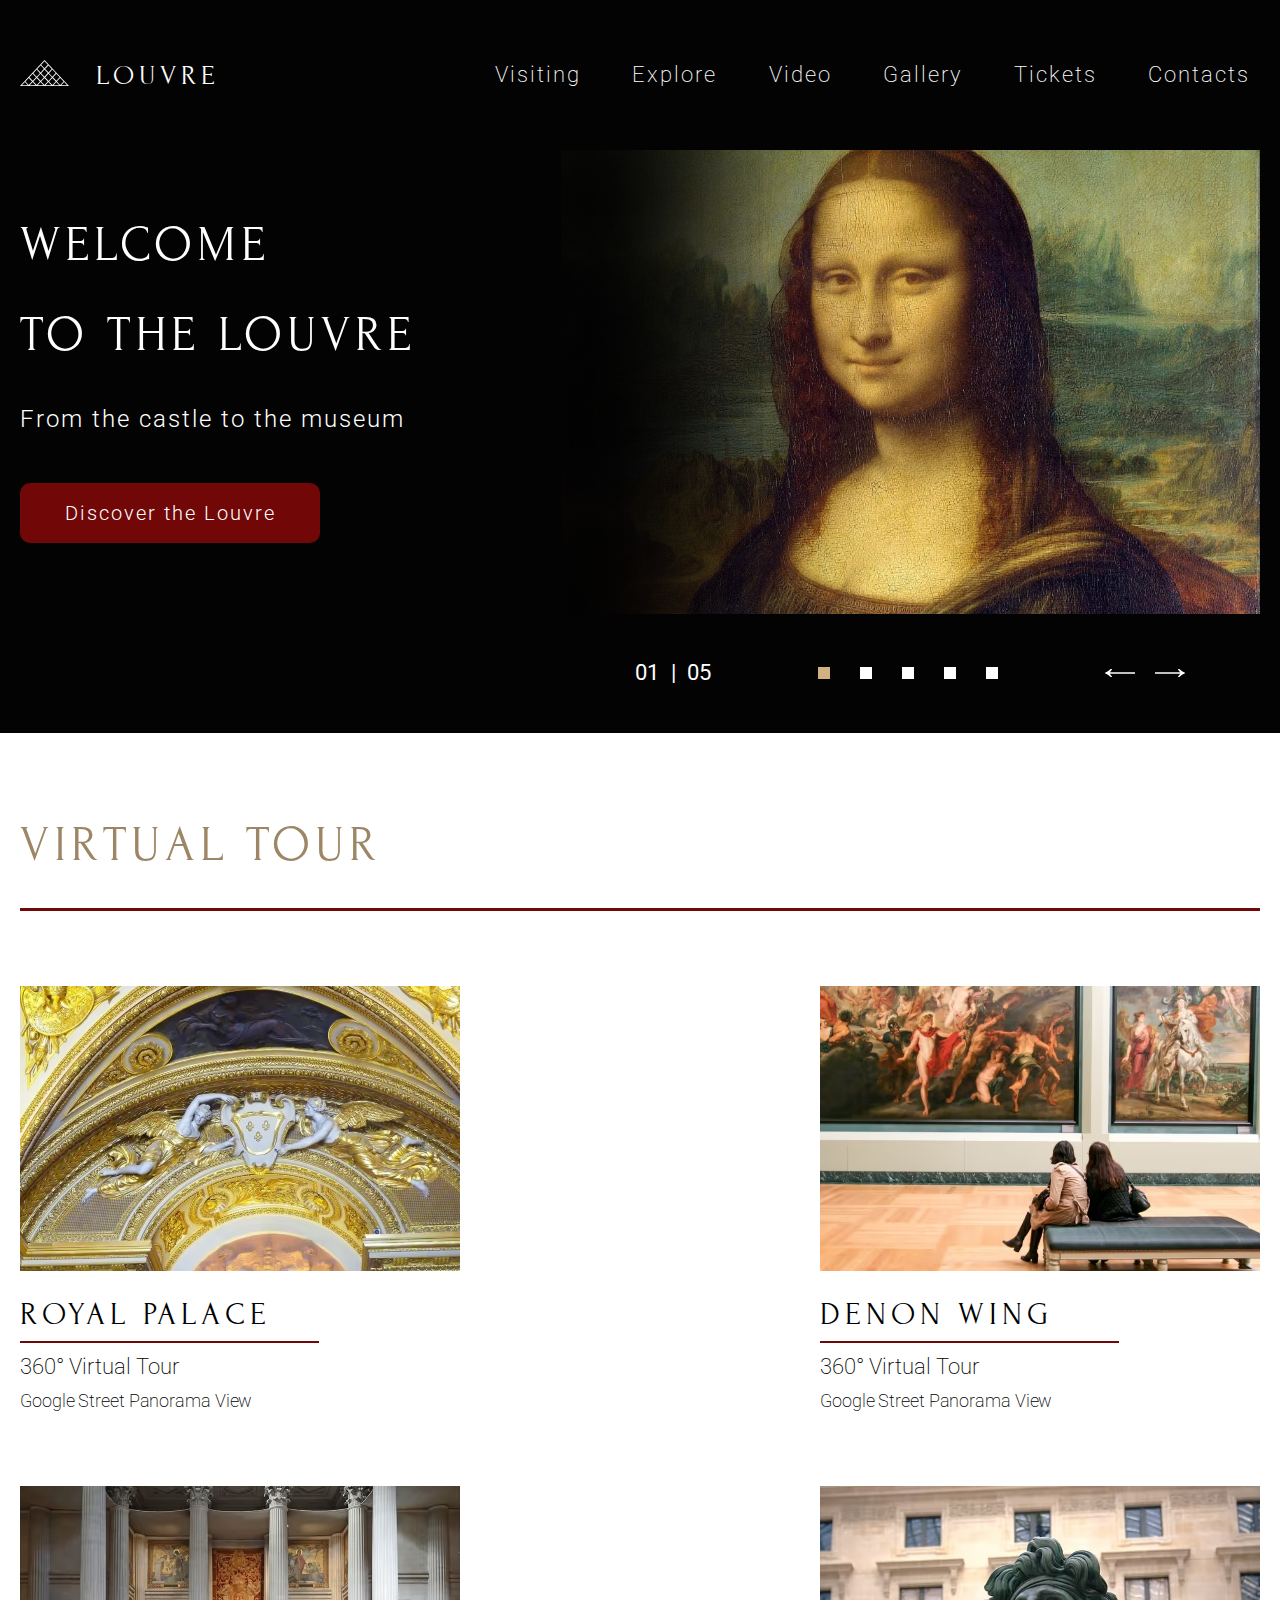
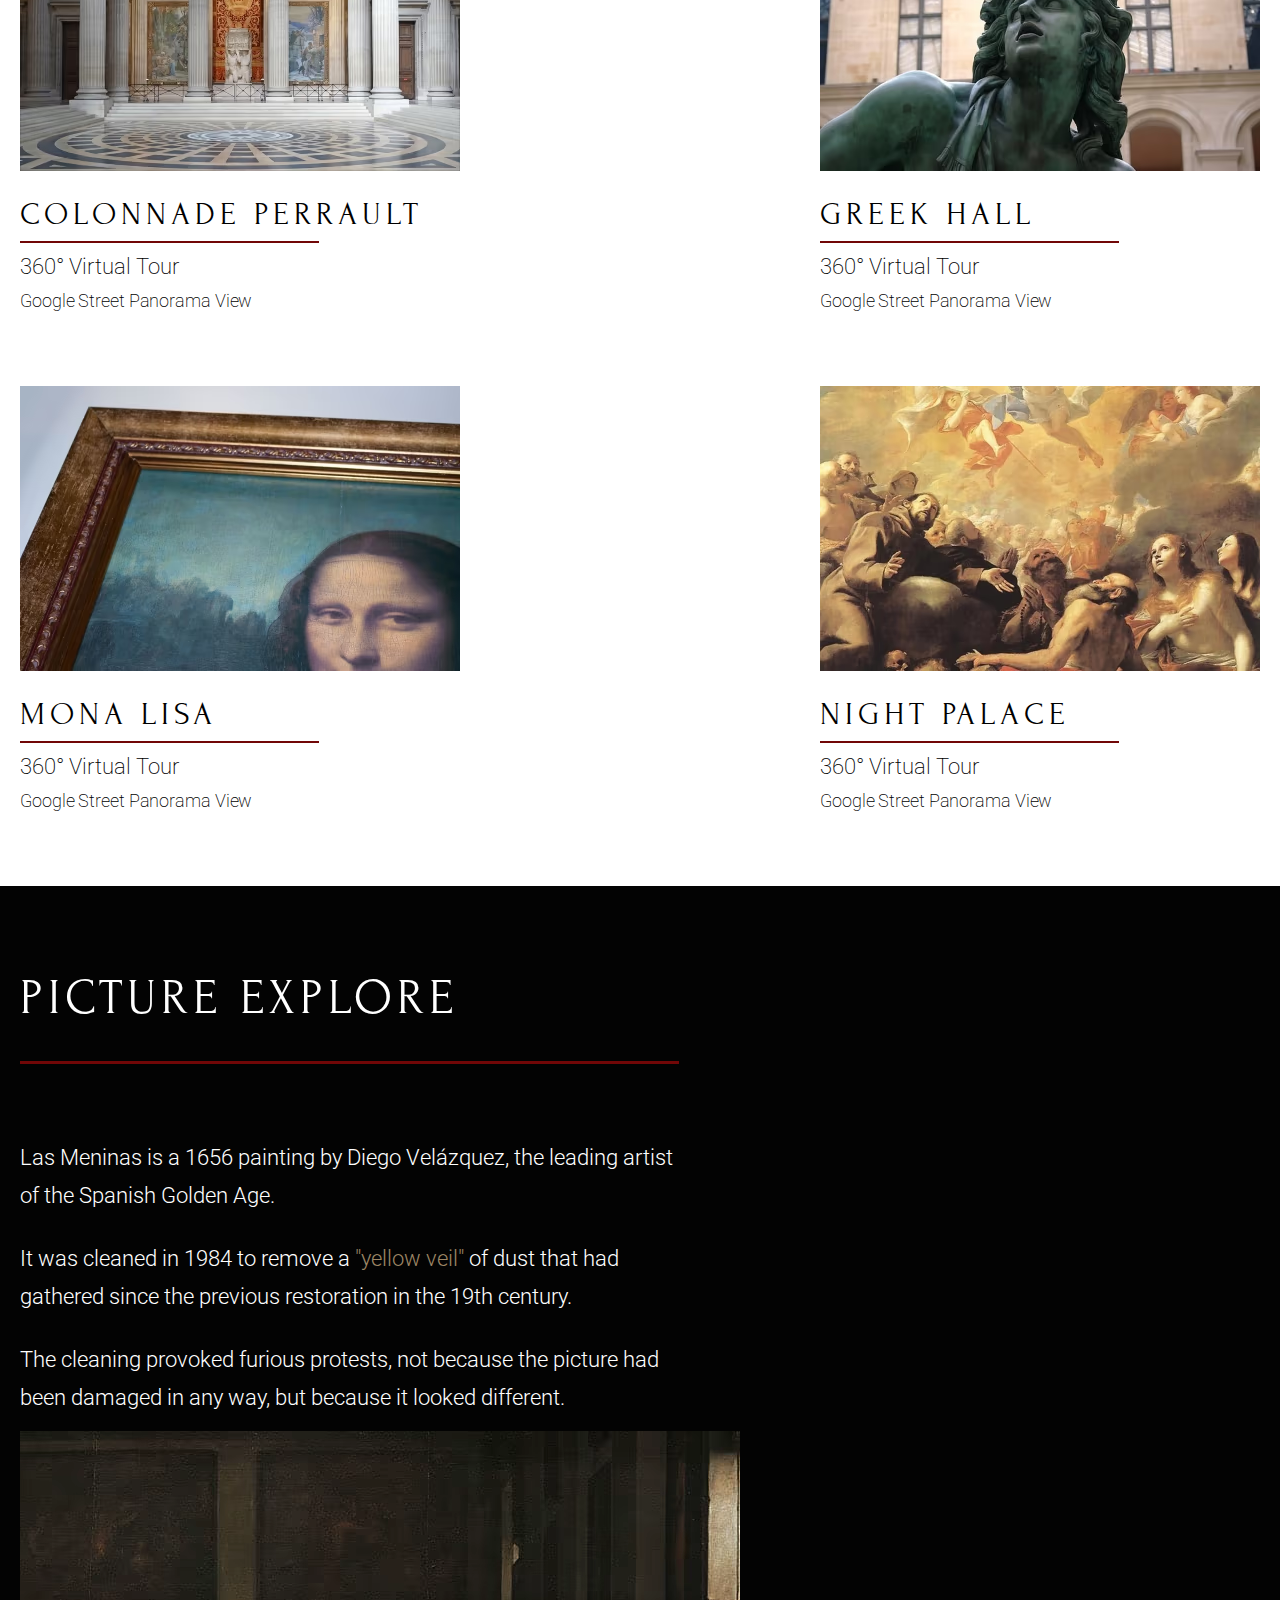
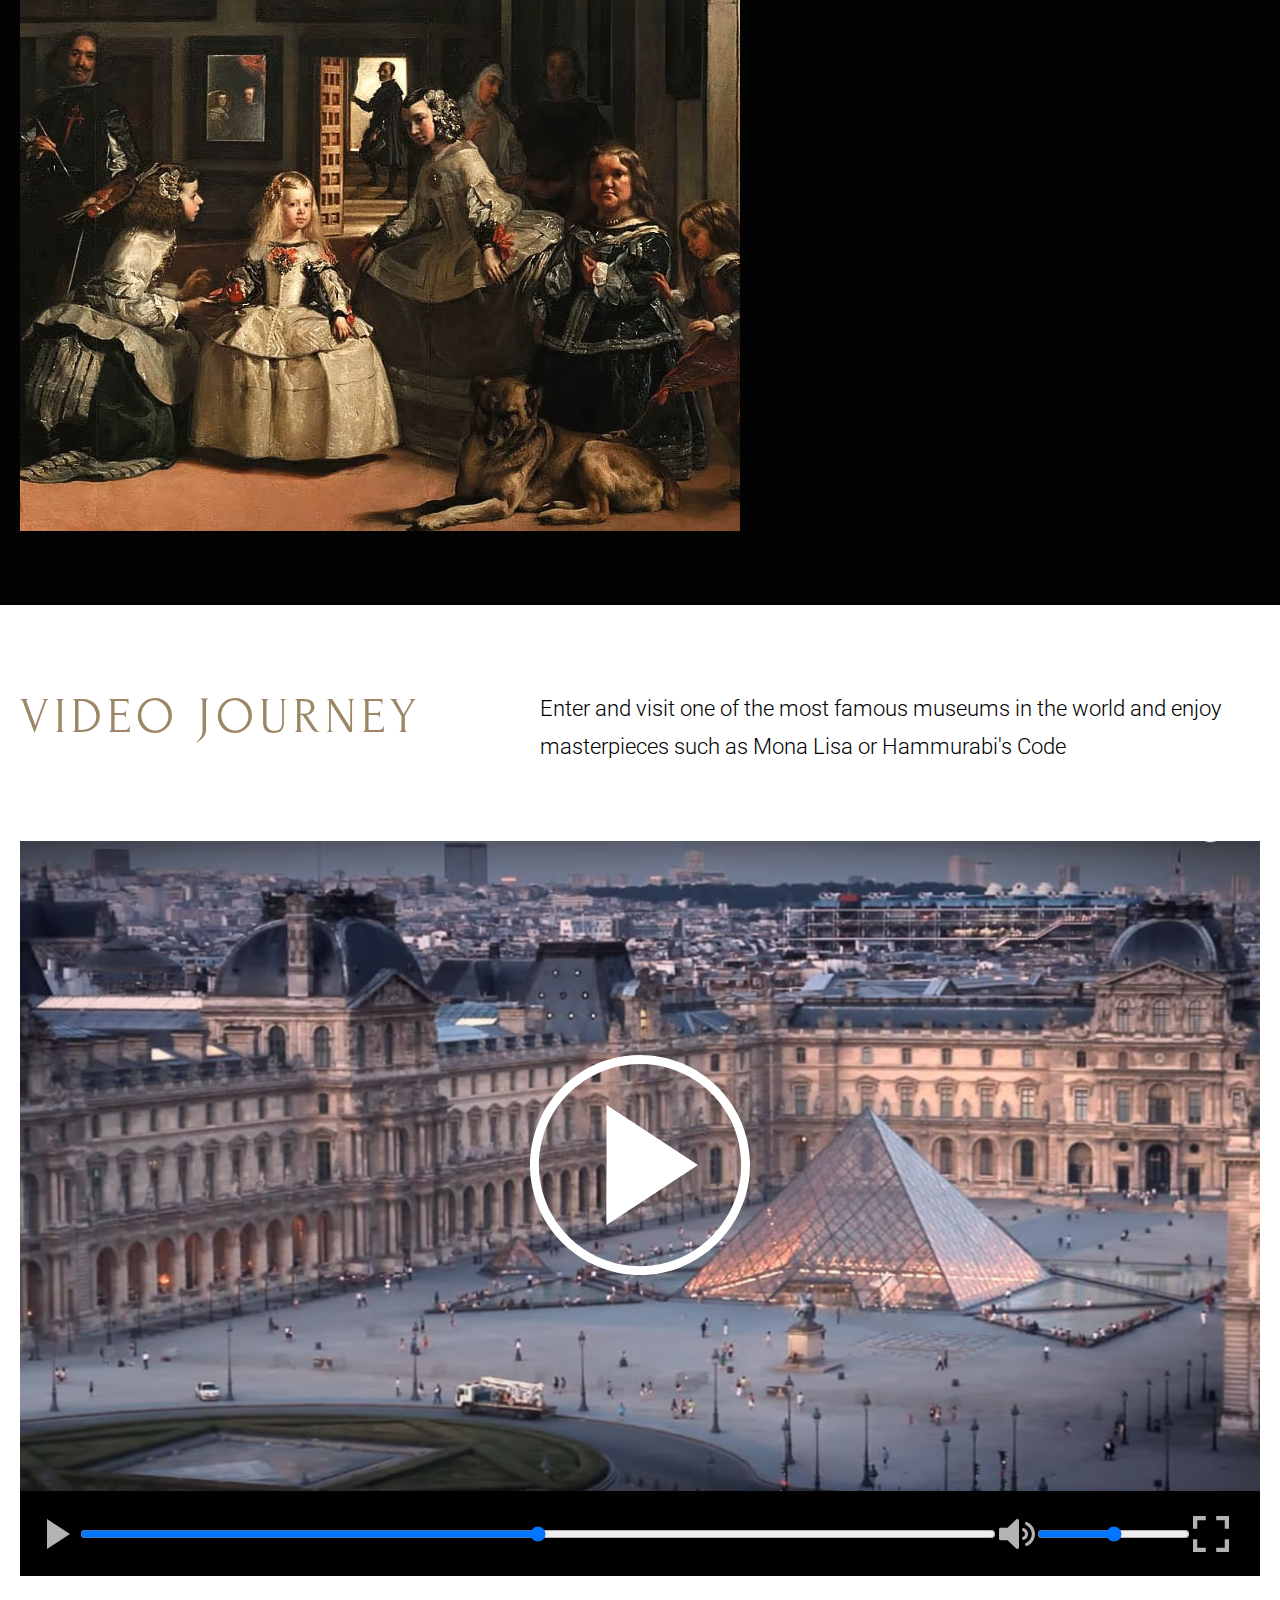
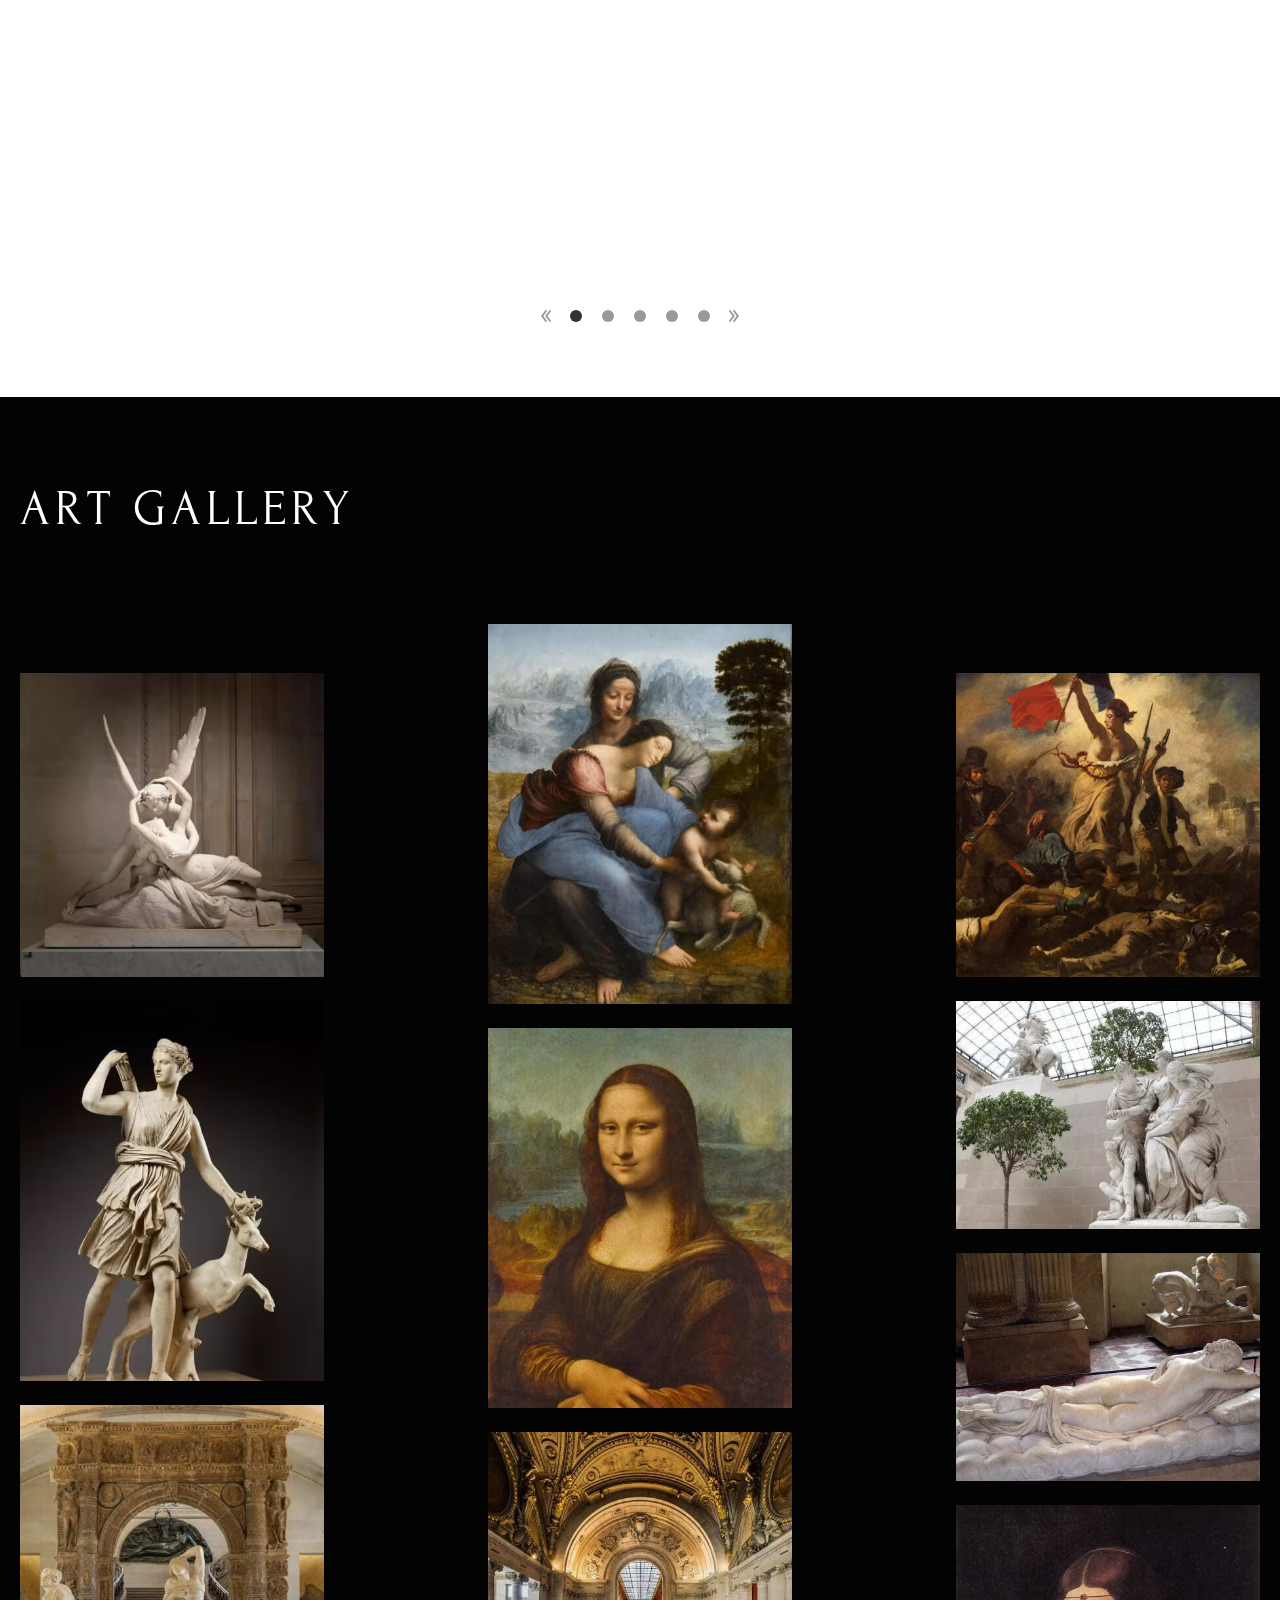
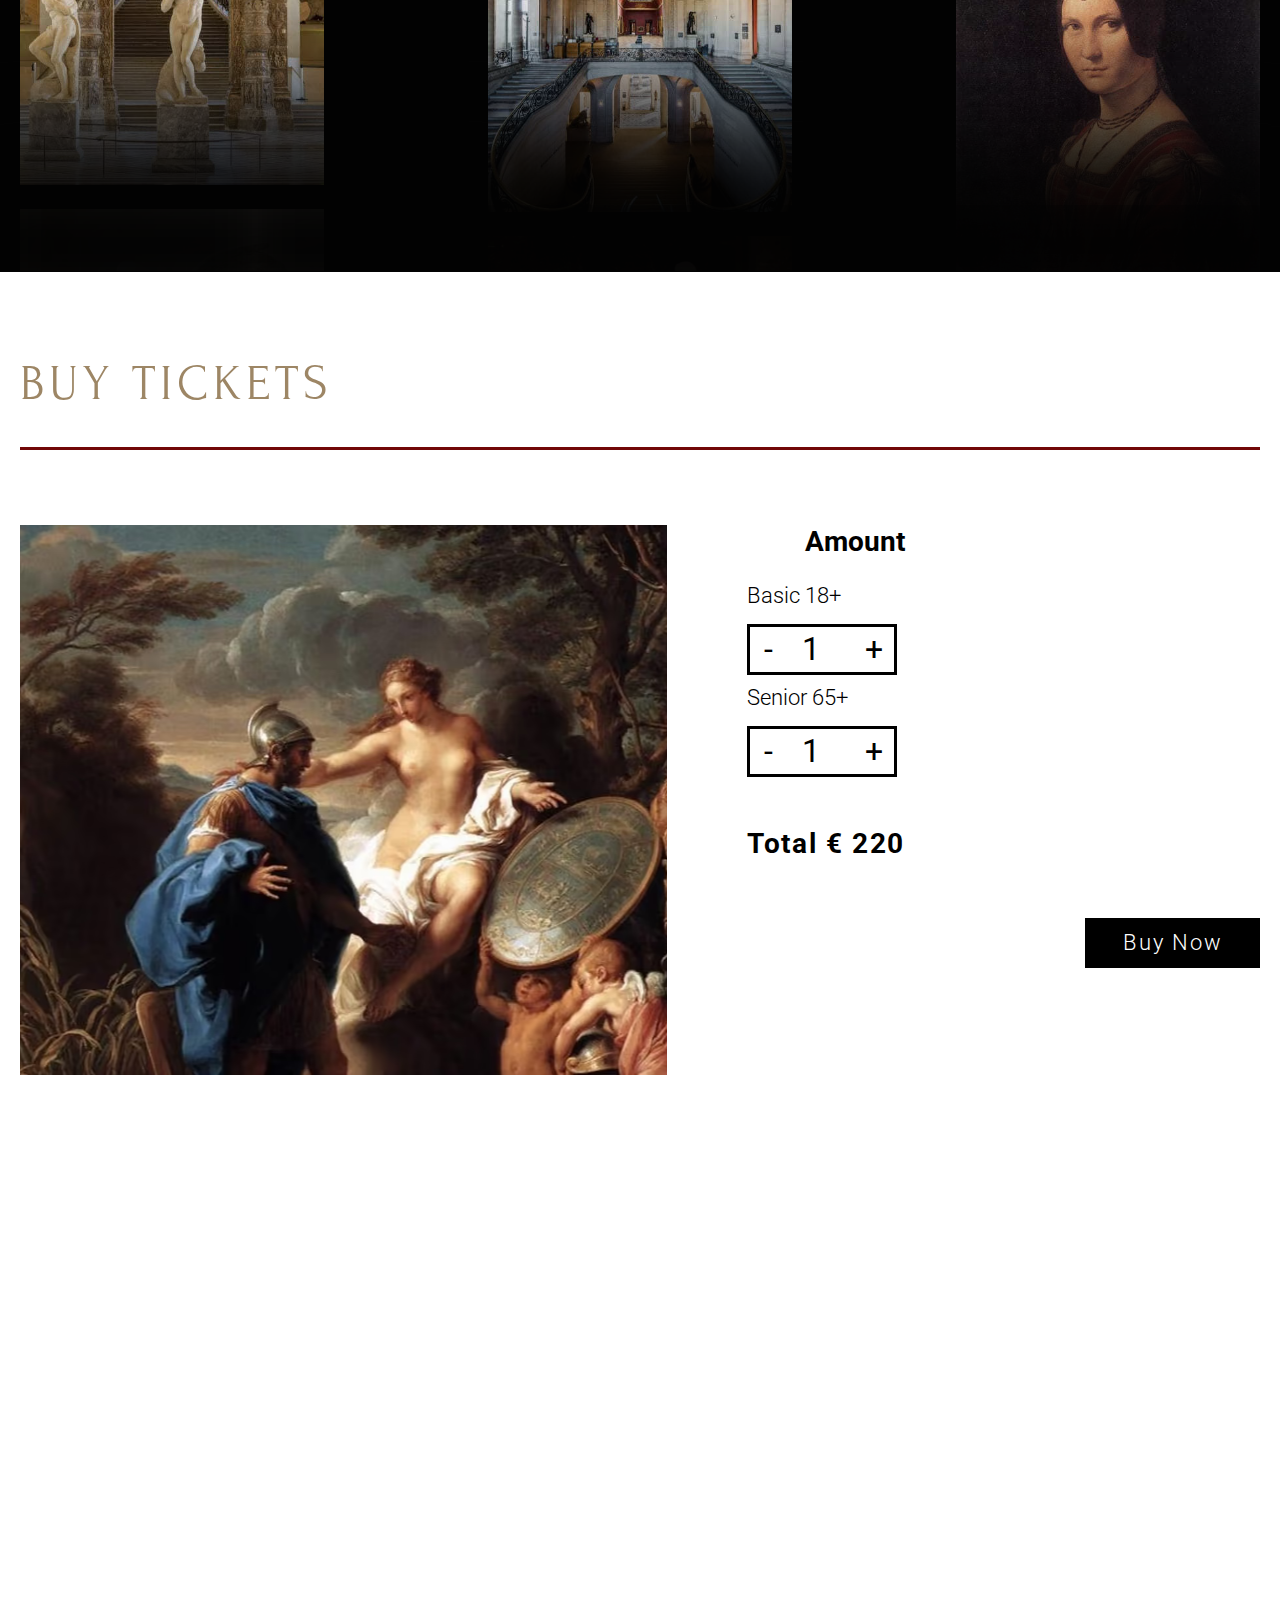
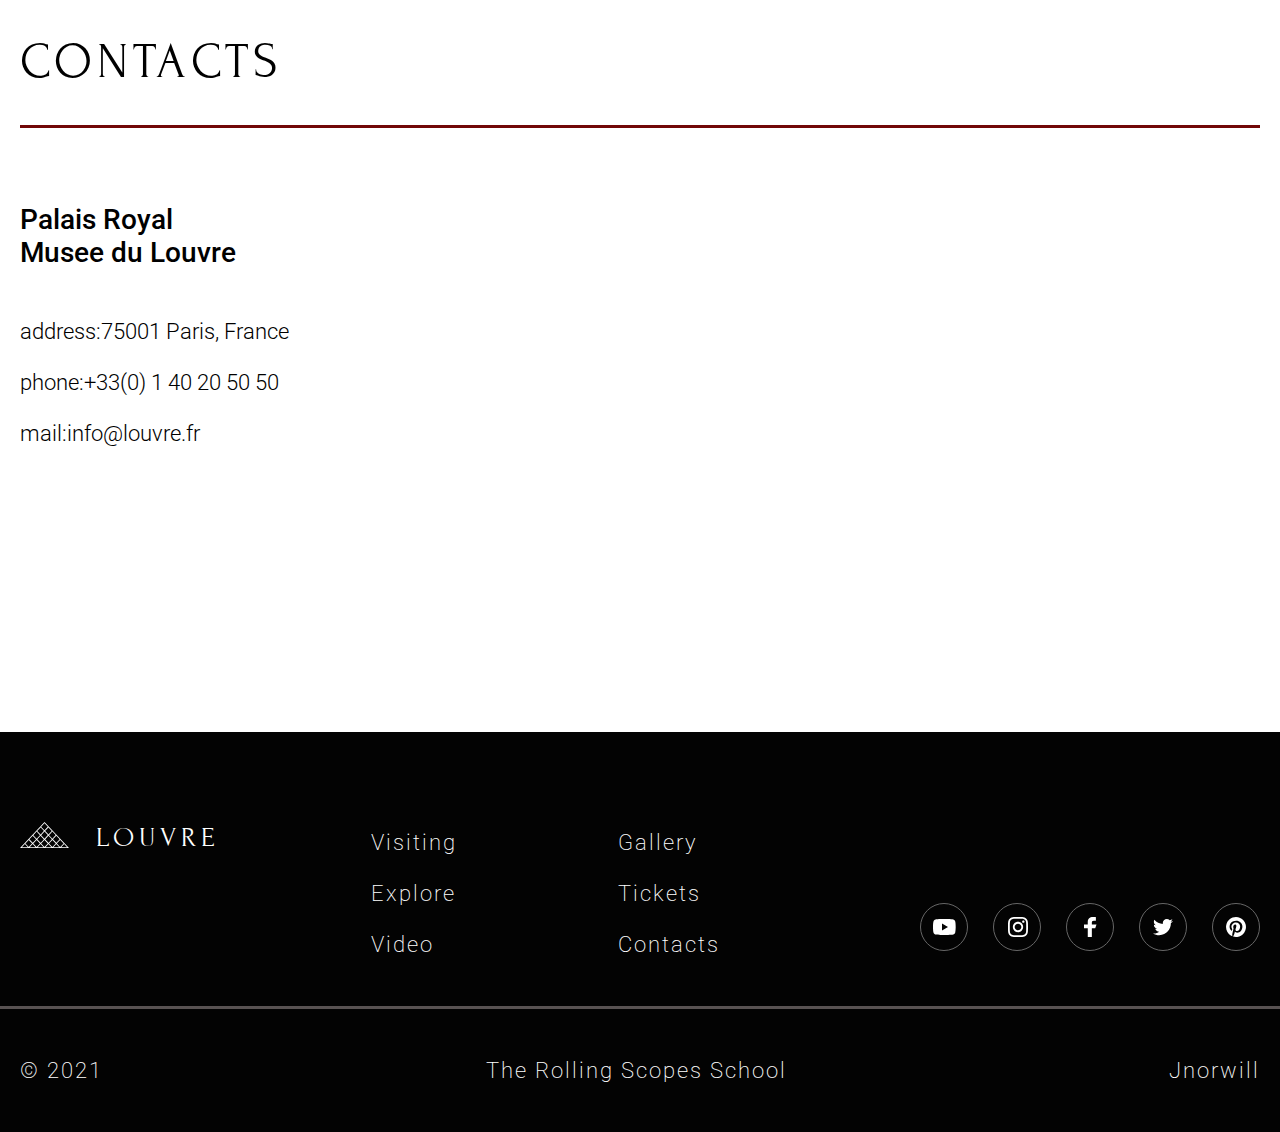
==== commit ef8bd66b: "feat: add burger-menu and pictures in avif format" ====
--- a/museum/index.html
+++ b/museum/index.html
@@ -35,7 +35,38 @@
             <li><a href="#tickets" class="navigation__link">Tickets</a></li>
             <li><a href="#contacts" class="navigation__link">Contacts</a></li>
           </ul>
+          <div class="burger-menu-img"></div>
         </nav>
+      </div>
+      <div class="burger-menu">
+        <ul class="navigation burger-menu__nav">
+            <li><a href="#visiting" class="navigation__link">Visiting</a></li>
+            <li><a href="#explore" class="navigation__link">Explore</a></li>
+            <li><a href="#video" class="navigation__link">Video</a></li>
+            <li><a href="#gallery" class="navigation__link">Gallery</a></li>
+            <li><a href="#tickets" class="navigation__link">Tickets</a></li>
+            <li><a href="#contacts" class="navigation__link">Contacts</a></li>
+          </ul>
+          <div class="burger-menu__img">
+            <img class="burger-menu__img_big" src="./assets/img/burger-menu-img1.avif" alt="img">
+            <img class="burger-menu__img_little" src="./assets/img/burger-menu-img2.avif" alt="img">
+            <img class="burger-menu__img_little" src="./assets/img/burger-menu-img3.avif" alt="img">
+          </div>
+          <div class="burger-menu__line"></div>
+          <div>
+            <ul class="social-net burger-menu__social-net">
+              <li><a href="https://www.youtube.com/user/louvre"
+                  class="social-net__link youtube"></a></li>
+              <li><a href="https://www.instagram.com/museelouvre/"
+                  class="social-net__link instagram"></a></li>
+              <li><a href="https://www.facebook.com/museedulouvre"
+                  class="social-net__link facebook"></a></li>
+              <li><a href="http://twitter.com/museelouvre"
+                  class="social-net__link twitter"></a></li>
+              <li><a href="https://www.pinterest.fr/museedulouvre/"
+                  class="social-net__link pinterest"></a></li>
+            </ul>
+          </div>
       </div>
     </header>
     <main>
@@ -51,15 +82,15 @@
             <div class="slider__gallery">
               <div class="slider__gallery_shadow"></div>
               <div>
-                <img class="slider__gallery_img" src="./assets/img/1.jpg"
+                <img class="slider__gallery_img" src="./assets/img/1.avif"
                   alt="Djokonda">
-                <img class="slider__gallery_img hidden" src="./assets/img/2.jpg"
+                <img class="slider__gallery_img hidden" src="./assets/img/2.avif"
                   alt="">
-                <img class="slider__gallery_img hidden" src="./assets/img/3.jpg"
+                <img class="slider__gallery_img hidden" src="./assets/img/3.avif"
                   alt="">
-                <img class="slider__gallery_img hidden" src="./assets/img/4.jpg"
+                <img class="slider__gallery_img hidden" src="./assets/img/4.avif"
                   alt="">
-                <img class="slider__gallery_img hidden" src="./assets/img/5.jpg"
+                <img class="slider__gallery_img hidden" src="./assets/img/5.avif"
                   alt="">
               </div>
             </div>
@@ -89,38 +120,43 @@
         <div class="visiting__cards">
           <a class="card-link" href="./tours/tour1.html">
             <img class="card-link__img"
-              src="./assets/img/royal-palace-tour.jpg" alt="Royal Palace">
+              src="./assets/img/royal-palace-tour.avif" alt="Royal Palace">
             <h3 class="card-link__title">Royal Palace</h3>
             <p class="card-link__big-text">360° Virtual Tour</p>
             <p class="card-link__text">Google Street Panorama View</p>
           </a>
           <a class="card-link" href="./tours/tour2.html">
-            <img class="card-link__img" src="./assets/img/denon-wing-tour.jpg" alt="Denon Wing">
+            <img class="card-link__img" src="./assets/img/denon-wing-tour.avif"
+              alt="Denon Wing">
             <h3 class="card-link__title">Denon Wing</h3>
             <p class="card-link__big-text">360° Virtual Tour</p>
             <p class="card-link__text">Google Street Panorama View</p>
           </a>
           <a class="card-link" href="./tours/tour2.html">
-            <img class="card-link__img" src="./assets/img/colonnade-perrault-tour.jpg"
+            <img class="card-link__img"
+              src="./assets/img/colonnade-perrault-tour.avif"
               alt="Colonnade Perrault">
             <h3 class="card-link__title">Colonnade Perrault</h3>
             <p class="card-link__big-text">360° Virtual Tour</p>
             <p class="card-link__text">Google Street Panorama View</p>
           </a>
           <a class="card-link" href="./tours/tour2.html">
-            <img class="card-link__img" src="./assets/img/greek-hall-tour.jpg" alt="Greek hall">
+            <img class="card-link__img" src="./assets/img/greek-hall-tour.avif"
+              alt="Greek hall">
             <h3 class="card-link__title">Greek hall</h3>
             <p class="card-link__big-text">360° Virtual Tour</p>
             <p class="card-link__text">Google Street Panorama View</p>
           </a>
           <a class="card-link" href="./tours/tour2.html">
-            <img class="card-link__img" src="./assets/img/mona-lisa-tour.jpg" alt="Mona Lisa">
+            <img class="card-link__img" src="./assets/img/mona-lisa-tour.avif"
+              alt="Mona Lisa">
             <h3 class="card-link__title">Mona Lisa</h3>
             <p class="card-link__big-text">360° Virtual Tour</p>
             <p class="card-link__text">Google Street Panorama View</p>
           </a>
           <a class="card-link" href="./tours/tour2.html">
-            <img class="card-link__img" src="./assets/img/night-palace-tour.jpg" alt="Night
+            <img class="card-link__img" src="./assets/img/night-palace-tour.avif"
+              alt="Night
               Palace">
             <h3 class="card-link__title">Night Palace</h3>
             <p class="card-link__big-text">360° Virtual Tour</p>
@@ -139,31 +175,41 @@
                 veil"</span> of dust that had gathered since the previous
               restoration in
               the 19th century.</p>
-            <p class="explore__text explore__text_hidden">The cleaning provoked furious protests, not
+            <p class="explore__text explore__text_hidden">The cleaning provoked
+              furious protests, not
               because the picture had been damaged in any way, but because it
               looked different.</p>
           </div>
           <div class="explore__img-container">
-            <img src="./assets/img/before.jpg" alt="img">
+            <img src="./assets/img/before.avif" alt="img">
           </div>
         </div>
       </section>
       <section class="video container" id="video">
         <div class="video__text-container">
           <h2 class="video__title title">Video journey</h2>
-          <p class="video__subtitle video__subtitle_hidden">Enter and visit one of the most famous
+          <p class="video__subtitle video__subtitle_hidden">Enter and visit one
+            of the most famous
             museums in the world and enjoy masterpieces such as Mona Lisa or
             Hammurabi's Code</p>
         </div>
         <div class="video__video-slider video-slider">
           <div class="video-slider__player">
-            <button class="video-slider__player-button"><img src="./assets/svg/player.svg" alt="play"></button>
+            <button class="video-slider__player-button"><img
+                src="./assets/svg/player.svg" alt="play"></button>
             <div class="video-slider__control video-slider-control">
-              <button class="video-slider-control__button video-slider-control__button_play"></button>
+              <button class="video-slider-control__button
+                video-slider-control__button_play"></button>
+              <button class="video-slider-control__button
+                video-slider-control__button_hidden-before
+                video-slider-control__button_volume"></button>
               <input class="video-slider-control__range" type="range">
-              <button class="video-slider-control__button video-slider-control__button_volume"></button>
+              <button class="video-slider-control__button
+                video-slider-control__button_hidden
+                video-slider-control__button_volume"></button>
               <input class="video-slider-control__range-volume" type="range">
-              <button class="video-slider-control__button video-slider-control__button_fullscreen"></button>
+              <button class="video-slider-control__button
+                video-slider-control__button_fullscreen"></button>
             </div>
           </div>
           <div class="video-slider__list">
@@ -172,12 +218,12 @@
               video player" allow="accelerometer; autoplay;
               clipboard-write; encrypted-media; gyroscope; picture-in-picture"
               allowfullscreen></iframe>
-            <iframe width="560" height="315"
+            <iframe class="video-slider__list_hidden2" width="560" height="315"
               src="https://www.youtube.com/embed/Vi5D6FKhRmo" title="YouTube
               video player" allow="accelerometer; autoplay;
               clipboard-write; encrypted-media; gyroscope; picture-in-picture"
               allowfullscreen></iframe>
-            <iframe width="560" height="315"
+            <iframe class="video-slider__list_hidden" width="560" height="315"
               src="https://www.youtube.com/embed/NOhDysLnTvY" title="YouTube
               video player" allow="accelerometer; autoplay;
               clipboard-write; encrypted-media; gyroscope; picture-in-picture"
@@ -200,21 +246,21 @@
         <div class="gallery container">
           <h2 class="gallery__title title">Art Gallery</h2>
           <div class="gallery__list">
-            <img src="./assets/img/galery1.jpg" alt="img">
-            <img src="./assets/img/galery2.jpg" alt="img">
-            <img src="./assets/img/galery3.jpg" alt="img">
-            <img src="./assets/img/galery4.jpg" alt="img">
-            <img src="./assets/img/galery5.jpg" alt="img">
-            <img src="./assets/img/galery6.jpg" alt="img">
-            <img src="./assets/img/galery7.jpg" alt="img">
-            <img src="./assets/img/galery8.jpg" alt="img">
-            <img src="./assets/img/galery9.jpg" alt="img">
-            <img src="./assets/img/galery10.jpg" alt="img">
-            <img src="./assets/img/galery11.jpg" alt="img">
-            <img src="./assets/img/galery12.jpg" alt="img">
-            <img src="./assets/img/galery13.jpg" alt="img">
-            <img src="./assets/img/galery14.jpg" alt="img">
-            <img src="./assets/img/galery15.jpg" alt="img">
+            <img src="./assets/img/galery1.avif" alt="img">
+            <img src="./assets/img/galery2.avif" alt="img">
+            <img src="./assets/img/galery3.avif" alt="img">
+            <img src="./assets/img/galery4.avif" alt="img">
+            <img src="./assets/img/galery5.avif" alt="img">
+            <img src="./assets/img/galery6.avif" alt="img">
+            <img src="./assets/img/galery7.avif" alt="img">
+            <img src="./assets/img/galery8.avif" alt="img">
+            <img src="./assets/img/galery9.avif" alt="img">
+            <img src="./assets/img/galery10.avif" alt="img">
+            <img src="./assets/img/galery11.avif" alt="img">
+            <img src="./assets/img/galery12.avif" alt="img">
+            <img src="./assets/img/galery13.avif" alt="img">
+            <img src="./assets/img/galery14.avif" alt="img">
+            <img src="./assets/img/galery15.avif" alt="img">
           </div>
           <div class="gallery__shadow"></div>
         </div>
@@ -322,7 +368,7 @@
                     booking-tickets-overview__text">Temporary exhibition</p>
                 </div>
                 <div>
-                  <img src="./assets/img/tickets-img.jpg" alt="img">
+                  <img src="./assets/img/tickets-img.avif" alt="img">
                 </div>
               </div>
               <div class="booking-tickets-overview__cost">
@@ -398,7 +444,7 @@
           <div class="contacts__map">
             <iframe
               src="https://www.google.com/maps/embed?pb=!1m18!1m12!1m3!1d20998.4255049562!2d2.318433076479192!3d48.861963274406854!2m3!1f0!2f0!3f0!3m2!1i1024!2i768!4f13.1!3m3!1m2!1s0x47e66e25d0482b3d%3A0x1c0b82c6e1d85100!2zNzUwMDEg0J_QsNGA0LjQtiwg0KTRgNCw0L3RhtC40Y8!5e0!3m2!1sru!2sby!4v1631283942959!5m2!1sru!2sby"
-              width="100%" height="100%" style="border:0;" allowfullscreen=""
+              width=100% height=100% style="border:0;" allowfullscreen=""
               loading="lazy"></iframe>
           </div>
         </div>
@@ -411,19 +457,46 @@
             <div class="logo__img"></div>
             <div class="logo__text">Louvre</div>
           </div>
-          <ul>
-            <li class="footer__navigation_margin footer__navigation_margin-top"><a href="#visiting"
+          <ul class="footer__navigation-open">
+            <li class="footer__navigation_margin footer__navigation_margin-top"><a
+                href="#visiting"
                 class="navigation__link">Visiting</a></li>
             <li class="footer__navigation_margin"><a href="#explore"
                 class="navigation__link">Explore</a></li>
             <li><a href="#video" class="navigation__link">Video</a></li>
           </ul>
-          <ul>
-            <li class="footer__navigation_margin footer__navigation_margin-top"><a href="#gallery"
+          <ul class="footer__navigation-open">
+            <li class="footer__navigation_margin footer__navigation_margin-top"><a
+                href="#gallery"
                 class="navigation__link">Gallery</a></li>
             <li class="footer__navigation_margin"><a href="#tickets"
                 class="navigation__link">Tickets</a></li>
             <li><a href="#contacts" class="navigation__link">Contacts</a></li>
+          </ul>
+          <ul class="footer__navigation-hidden">
+            <li>
+              <ul>
+              <li class="footer__navigation_margin"><a href="#visiting"
+                  class="navigation__link">Visiting</a></li>
+              <li><a href="#explore"
+                  class="navigation__link">Explore</a></li>
+            </ul>
+            </li>
+            <li>
+              <ul>
+              <li class="footer__navigation_margin"><a href="#video"
+                  class="navigation__link">Video</a></li>
+              <li><a href="#gallery"
+                  class="navigation__link">Gallery</a></li>
+            </ul>
+            </li>
+            <li>
+              <ul>
+              <li class="footer__navigation_margin"><a href="#tickets"
+                  class="navigation__link">Tickets</a></li>
+              <li><a href="#contacts" class="navigation__link">Contacts</a></li>
+            </ul>
+            </li>
           </ul>
         </nav>
         <ul class="social-net">
@@ -442,7 +515,7 @@
       <div class="footer__white-stripe"></div>
       <div class="footer__container container">
         <div>© 2021</div>
-        <div>The Rolling Scopes School</div>
+        <div class="footer-text-hidden">The Rolling Scopes School</div>
         <div>Jnorwill</div>
       </div>
     </footer>
--- a/museum/compressed/css/style.min.css
+++ b/museum/compressed/css/style.min.css
@@ -1 +1 @@
-html{scroll-behavior:smooth}body{margin:0 auto;background:#ffffff;color:#000000}.hidden{display:none}a{text-decoration:none}ul{margin:0;padding:0;list-style:none}h2{margin:0}h3{margin:0}p{margin:0}.dark-bg{color:#ffffff;background:#030303}.container{max-width:1440px;margin:0 auto}.border-bottom{border-bottom:#710707 3px solid;padding-bottom:25px;margin-bottom:75px}.navigation__link{padding:10px;color:#ffffff;font-weight:200;font-size:22px;line-height:26px;letter-spacing:2px;font-family:"Roboto";transition:0.5s}.navigation__link:hover{cursor:pointer;color:#9d8665}.navigation__link:active{color:#7e6c51}.title{font-family:Forum;font-style:normal;font-weight:normal;font-size:80px;line-height:90px;letter-spacing:5px;text-transform:uppercase}.header{display:flex;align-items:center;justify-content:space-between;padding:50px 20px}.logo{display:flex;justify-content:space-between;align-items:center;width:200px;height:50px}.logo__img{background:url(../../assets/svg/icon.svg) 50% 50% no-repeat;margin-bottom:5px;width:49px;height:26px;transition:0.5s}.logo__text{font-family:Forum;letter-spacing:5px;text-transform:uppercase;font-size:28px;line-height:31px;transition:0.5s}.logo:hover{cursor:pointer}.logo:hover .logo__img{filter:invert(58%) sepia(15%) saturate(710%) hue-rotate(356deg) brightness(150%) contrast(91%)}.logo:hover .logo__text{color:#d2b183}.header__navigation{width:775px;display:flex;justify-content:space-between;align-items:center}.welcome-container{position:relative;padding:0 20px}.welcome__text-container{position:relative;padding:150px 0 270px;width:600px;z-index:2}.welcome__subtitle{font-family:Roboto;font-weight:300;font-size:28px;line-height:33px;letter-spacing:2px;margin:25px 0 75px}.welcome__button{background:#710707;border-radius:10px;font-family:Roboto;font-style:normal;font-weight:300;font-size:22px;line-height:26px;letter-spacing:2px;border:none;width:360px;height:75px;color:#ffffff;transition:0.5s;display:flex;justify-content:center;align-items:center}.welcome__button:hover{background:#9d8665;cursor:pointer}.welcome__slider{position:absolute;display:flex;flex-direction:column;align-items:flex-end;top:0;right:20px;z-index:1}.slider__gallery{overflow:hidden;position:relative}.slider__gallery_shadow{position:absolute;top:0;left:0;height:100%;width:1px;background:#030303;box-shadow:0px 0px 140px 180px #030303;z-index:2}.slider__pagination,.slider__numbers,.slider__squares,.slider__arrows{display:flex;align-items:center;justify-content:space-between}.slider__pagination{box-sizing:border-box;position:relative;z-index:2;width:600px;background:#030303;margin-top:-65px;padding:39px 75px}.slider__numbers{width:76px;height:40px;font-family:Roboto;font-size:22px;line-height:40px;text-transform:uppercase}.slider__squares{width:180px}.slider__squares .squares__square{width:16px;height:16px;background:#ffffff;transition:0.5s}.slider__squares .squares__square:hover{background:#d2b183;cursor:pointer}.slider__squares .squares__square_beige{background:#d2b183}.slider__arrows{width:80px}.slider__arrow{background:url(../../assets/svg/arrow.svg) 50% 50% no-repeat;height:8px;width:30px;padding:10px 0;border:none;transition:0.5s}.slider__arrow:hover{cursor:pointer;filter:invert(58%) sepia(15%) saturate(710%) hue-rotate(356deg) brightness(150%) contrast(91%)}.slider__arrow_right{transform:rotate(180deg)}.visiting{padding:75px 20px}.visiting__title.title.border-bottom{color:#9d8665;margin-bottom:0}.visiting__cards{display:flex;justify-content:space-between;flex-wrap:wrap}.card-link{margin-top:75px;color:#000000}.card-link__img{width:440px;height:285px}.card-link__title{font-family:Forum;font-style:normal;font-weight:normal;font-size:32px;line-height:58px;letter-spacing:5px;text-transform:uppercase;margin:10px 0 11px;position:relative}.card-link__title::after{content:"";height:2px;background:#710707;width:68%;position:absolute;left:0;bottom:0;transition:0.5s}.card-link__big-text{font-family:Roboto;font-style:normal;font-weight:200;font-size:22px;line-height:26px;margin-bottom:10px}.card-link__text{font-family:Roboto;font-style:normal;font-weight:200;font-size:18px;line-height:21px;letter-spacing:-0.1px}.card-link:hover .card-link__title::after{width:100%}.explore{padding:75px 20px 70px;display:flex;justify-content:space-between;flex-wrap:wrap}.explore__text-container{max-width:659px}.explore__img-container{margin-top:14px}.explore__text{font-family:Roboto;font-style:normal;font-weight:300;font-size:22px;line-height:38px;margin-top:25px}.explore__text_yellow{color:#9d8665}.video{padding:75px 20px}.video__title{color:#9d8665}.video__text-container{display:flex;justify-content:space-between;margin-bottom:75px}.video__subtitle{max-width:720px;font-family:Roboto;font-style:normal;font-weight:300;font-size:22px;line-height:38px;margin-top:10px}.video-slider__player{background:url(../../assets/img/player.jpg) 50% 50% no-repeat;background-size:cover;width:100%;height:735px;display:flex;justify-content:center;align-items:center;position:relative;z-index:1}.video-slider__player-button{background:transparent;border:none}.video-slider__player-button img{padding-bottom:85px;height:220px;width:220px}.video-slider__player-button:hover{cursor:pointer}.video-slider__control{position:absolute;background:#000000;width:100%;box-sizing:border-box;height:85px;bottom:0;left:0;padding:0 30px 0 20px;z-index:2}.video-slider__list{margin:40px 0;width:100%;display:flex;justify-content:space-between}.video-slider__list iframe{width:452px;height:254px;border:none}.video-slider-control{display:flex;justify-content:space-between;align-items:center}.video-slider-control__range-volume{width:155px}.video-slider-control__range{width:929px}.video-slider-control__button{transition:0.5s;border:none;background-size:contain;height:38px;width:38px}.video-slider-control__button:hover{cursor:pointer;filter:invert(66%) sepia(0%) saturate(0%) hue-rotate(163deg) brightness(90%) contrast(101%)}.video-slider-control__button_play{background:url(../../assets/svg/play.svg) 50% 50% no-repeat}.video-slider-control__button_play:focus{background:url(../../assets/svg/pause.svg) 50% 50% no-repeat}.video-slider-control__button_volume{background:url(../../assets/svg/volume-on.svg) 50% 50% no-repeat}.video-slider-control__button_volume:focus{background:url(../../assets/svg/volume-off.svg) 50% 50% no-repeat}.video-slider-control__button_fullscreen{background:url(../../assets/svg/full-screen-on.svg) 50% 50% no-repeat}.video-slider-control__button_fullscreen:focus{background:url(../../assets/svg/full-screen-off.svg) 50% 50% no-repeat}.video-slider-pagination{display:flex;justify-content:space-between;align-items:center;width:140px;margin:0 auto;position:relative}.video-slider-pagination__point{width:12px;height:12px;background:#999999;border-radius:50%;transition:0.5s}.video-slider-pagination__point:hover{cursor:pointer;background:#710707}.video-slider-pagination__point_selected{background:#333333}.video-slider-pagination__arrow{position:absolute;background:url(../../assets/svg/arrow2.svg) no-repeat 50% 50%;width:10px;height:12px;right:-30px;border:none;transition:0.5s}.video-slider-pagination__arrow:hover{cursor:pointer;filter:invert(13%) sepia(46%) saturate(2750%) hue-rotate(336deg) brightness(40%) contrast(120%)}.video-slider-pagination__arrow_left{transform:rotate(180deg);left:-30px}.gallery{padding:75px 20px 0;overflow:hidden;height:2126px;position:relative}.gallery__list{position:relative;height:2850px;display:flex;flex-direction:column;align-content:space-between;flex-wrap:wrap;margin-top:102px}.gallery__list img{margin-top:24px;width:456px;display:block}.gallery__list img:nth-child(6){margin-top:-25px}.gallery__shadow{width:100%;position:absolute;bottom:0;left:0;height:1px;background:#030303;box-shadow:0px 0px 140px 180px #030303;z-index:2}.tickets{padding:75px 20px}.tickets__title{color:#9d8665}.tickets__container{display:flex;justify-content:space-between}.tickets__img{background:url(../../assets/img/tickets.jpg) 50% 50% no-repeat;background-size:cover;width:720px;height:550px}.tickets__form{width:660px;text-align:right}.form{display:flex;justify-content:space-between}.form__title{font-family:Roboto;font-style:normal;font-weight:bold;font-size:28px;line-height:33px;margin-bottom:25px}.form__container_left{text-align:left}.form__container_right{text-align:right;margin-left:80px}.form__radio{margin:29px 0 0;height:17px;width:17px}.form__label{margin-left:20px;font-family:Roboto;font-style:normal;font-weight:300;font-size:22px;line-height:26px}.form__text{font-family:Roboto;font-style:normal;font-weight:300;font-size:22px;line-height:26px;text-align:left;margin:10px 0 15px}.form__counter{border:solid #000000 3px;width:144px}.form__counter button{margin:0;border:none;background:none;padding:4px 11px;font-family:Roboto;font-style:normal;font-weight:normal;font-size:32px;line-height:37px;text-align:center}.form__counter input{border:none;width:62px;text-align:center;font-family:Roboto;font-size:32px;line-height:37px;padding:0}.form__text_bolt{font-family:Roboto;font-style:normal;font-weight:bold;font-size:28px;line-height:33px;letter-spacing:1.65px;margin:50px 0 58px}.form__submit{border:none;background:#000000;width:175px;height:50px;color:#ffffff;font-family:Roboto;font-style:normal;font-weight:300;font-size:22px;line-height:26px;letter-spacing:2px}.form__submit:hover{background:#9d8665}.booking-tickets-container.none{transform:translateX(-120%)}.booking-tickets-container{transition:1s;transform:translateX(0);position:fixed;width:100%;height:100%;top:0;bottom:0;right:0;left:0;z-index:10;background:rgba(0,0,0,0.5)}.booking-tickets{background:#ffffff;position:relative;transition:1s;width:970px;padding:30px;margin:50px auto;max-width:970px;font-family:Roboto;font-style:normal;font-weight:normal;font-size:18px;line-height:21px;display:flex;justify-content:space-between;z-index:11}.booking-tickets__close{background:none;border:none;position:absolute;padding:2px;top:0;right:0}.booking-tickets__close:hover{cursor:pointer}.booking-tickets-container-left{max-width:400px}.booking-tickets__title{font-family:Forum;font-size:50px;line-height:55px;text-transform:uppercase;color:#9d8665}.booking-tickets__title_border{border-bottom:solid 3px #740c11;padding-bottom:10px;margin-bottom:60px;color:#710707}.booking-tickets__input{border:1px solid #030303;box-sizing:border-box;padding:15px 15px 15px 45px;width:100%;margin-top:20px}.booking-tickets__input_date{background:url(../../assets/svg/date.svg) no-repeat 15px 50%;margin-right:20px}.booking-tickets__input_time{background:url(../../assets/svg/time.svg) no-repeat 15px 50%}.booking-tickets__input_name{background:url(../../assets/svg/name.svg) no-repeat 15px 50%}.booking-tickets__input_email{background:url(../../assets/svg/email.svg) no-repeat 15px 50%}.booking-tickets__input_tel{background:url(../../assets/svg/tel.svg) no-repeat 15px 50%}.booking-tickets__input_select{background:url(../../assets/svg/ticket.svg) no-repeat 15px 50%}.booking-tickets__date-time{display:flex;justify-content:space-between}.booking-tickets__input-entry-ticket{padding-left:15px}.booking-tickets__input-entry-ticket_border{border-bottom:solid 2px #740c11;color:#9d8665;font-family:Forum}.booking-tickets__input-entry-ticket_container{display:flex;justify-content:space-between;margin-top:18px}.booking-tickets-overview{padding:30px;border:1px solid #030303;box-sizing:border-box;width:530px}.booking-tickets-overview-container{display:flex;justify-content:space-between;margin-bottom:22px}.booking-tickets-overview__title{font-weight:500;font-size:32px;line-height:37px;color:#272727}.booking-tickets-overview__title_red{font-weight:500;font-size:22px;line-height:26px;color:#740c11}.booking-tickets-overview__text{color:#030303;font-weight:300;padding:5px 5px 5px 30px}.booking-tickets-overview__text_date{background:url(../../assets/svg/date.svg) no-repeat 0% 50%}.booking-tickets-overview__text_time{background:url(../../assets/svg/time.svg) no-repeat 0% 50%}.booking-tickets-overview__text_mark{background:url(../../assets/svg/mark.svg) no-repeat 0% 50%}.booking-tickets-overview__cost{display:flex;justify-content:space-between;font-size:22px;line-height:26px;color:#030303;margin-bottom:8px}.booking-tickets-overview__total{display:flex;justify-content:space-between;font-size:32px;line-height:37px;color:#030303;border-top:#740c11 2px solid;padding:10px 0}.booking-tickets-overview__button-container{display:flex;justify-content:right}.booking-tickets-overview__button{margin-top:55px;background:#710707;color:#ffffff;border:none;font-size:22px;line-height:26px;width:220px;padding:10px;transition:0.5s}.booking-tickets-overview__button:hover{background:#9d8665;cursor:pointer}.card-wrapper{position:relative}.card{position:relative;font-size:12px;line-height:14px;color:#161615;padding:15px 20px;background:#bcbcbc;border-radius:5px;width:360px;z-index:2;box-sizing:border-box}.card-container{display:flex;justify-content:space-between}.card-next-container{width:215px}.card__text{box-sizing:border-box;width:100%;margin-top:5px;padding:10px;margin-bottom:10px}.card__text_margin-right{margin-right:15px}.card__text_margin-bottom{margin-bottom:0}.card-backside{top:30px;right:0;padding:25px 0 0;position:absolute;background:#939393;border-radius:5px;width:360px;height:211px;z-index:1;text-align:right}.card-backside-container{display:flex;justify-content:right}.card-backside-next-container{text-align:left;margin:15px 20px;width:75px}.card-backside__black{background:#161615;width:100%;height:45px}.card-backside__text{font-size:10px;line-height:12px;padding:10px}.parallax{width:100%;height:400px;background:url(../../assets/img/parallax.jpg) 50% 50% no-repeat;background-size:cover;background-attachment:fixed}.contacts{padding:75px 20px}.contacts__container{display:flex;justify-content:space-between}.contacts__subtitle{font-family:Roboto;font-style:normal;font-weight:500;font-size:28px;line-height:33px;margin:0 0 50px}.contacts__link{display:block;font-family:Roboto;font-style:normal;font-weight:300;font-size:22px;line-height:26px;color:#000000;border:none;margin-top:25px}.contacts__map{width:960px;height:620px}.footer{font-family:Roboto;font-style:normal;font-weight:200;font-size:22px;line-height:22px;letter-spacing:2px;padding:90px 0 50px}.foter__logo{margin-top:-10px}.footer__white-stripe{height:3px;background:#585252;width:100%;margin:48px 0 51px}.footer__container{display:flex;justify-content:space-between;padding:0 20px}.footer-navigation-container{max-width:710px;width:100%;display:flex;justify-content:space-between}.footer__navigation_margin{margin-bottom:25px}.footer__navigation_margin-top{margin-top:8px}.social-net{display:flex;align-items:flex-end;margin-bottom:7px;margin-left:90px}.social-net__link{width:46px;height:46px;border:solid 1px #666666;border-radius:50%;display:block;transition:0.5s;margin-left:25px}.social-net__link:hover{filter:invert(58%) sepia(15%) saturate(710%) hue-rotate(356deg) brightness(150%) contrast(91%)}.youtube{background:url(../../assets/svg/youtube.svg) no-repeat 50% 50%}.instagram{background:url(../../assets/svg/instagram.svg) no-repeat 50% 50%}.facebook{background:url(../../assets/svg/facebook.svg) no-repeat 50% 50%}.twitter{background:url(../../assets/svg/twitter.svg) no-repeat 50% 50%}.pinterest{background:url(../../assets/svg/pinterest.svg) no-repeat 50% 50%}@media (max-width: 1520px){.title{font-size:50px;line-height:75px}.welcome__text-container{padding:50px 0 190px}.welcome__title{line-height:90px}.welcome__subtitle{font-size:24px;line-height:28px;margin-bottom:50px}.welcome__button{width:300px;height:60px;font-size:20px;line-height:23px}.slider__gallery_img{width:700px;height:525px}.slider__pagination{width:100%}.slider .squares__square{width:12px;height:12px}.gallery{height:1400px}.gallery__list{height:2000px}.gallery__list img{width:304px}.form__container_left{display:none}.contacts__map{width:694px;height:454px}}@media (max-width: 1024px){.header{padding:40px 20px}.border-bottom{padding-bottom:20px;margin-bottom:60px}.visiting{padding:60px 20px 56px}.visiting__cards{max-width:768px;margin:0 auto}.card-link{margin-top:60px}.card-link__img{width:330px;height:215px}.card-link__title{font-size:28px;line-height:55px;letter-spacing:3px}.card-link__big-text{font-size:20px;line-height:23px}.card-link__text{font-size:16px;line-height:19px}.explore{padding:60px 20px 55px;justify-content:center}.explore__text-container{max-width:100%}.explore__text_hidden{display:none}.explore__text{font-size:20px;letter-spacing:-0.2px;margin-top:0}.explore__img-container{margin-top:57px}.video{padding:60px 20px}.video__text-container{margin-bottom:40px}.video__subtitle_hidden{display:none}.video-slider__player-button img{padding-bottom:56px;height:152px;width:152px}.video-slider__player{height:505px}.video-slider__control{height:60px;padding:0 40px}.video-slider-control__button{height:26px;width:26px;background-size:contain}.video-slider-control__range{width:564px}.video-slider__list iframe{width:300px;height:170px}.gallery{padding-top:60px}.gallery__list{margin-top:85px}.tickets{padding:60px 20px}.tickets__img{width:700px;height:440px}.tickets__form{width:175px;margin-right:30px}.form__container_right{margin-left:0;text-align:left}.form__counter{width:175px;box-sizing:border-box}.form__title{margin-bottom:29px}.form__text{margin:29px 0 10px}.form__text_bolt{margin:22px 0 69px}.contacts{padding:60px 20px}.contacts__subtitle{font-size:24px;line-height:28px;margin-bottom:35px}.contacts__link{font-size:20px;line-height:23px;margin-top:15px}.footer{padding:61px 0 50px}}
+html{scroll-behavior:smooth}body{margin:0 auto;background:#ffffff;color:#000000}.hidden{display:none}a{text-decoration:none}ul{margin:0;padding:0;list-style:none}h2{margin:0}h3{margin:0}p{margin:0}.dark-bg{color:#ffffff;background:#030303}.container{max-width:1440px;margin:0 auto}.border-bottom{border-bottom:#710707 3px solid;padding-bottom:25px;margin-bottom:75px}.navigation__link{padding:10px;color:#ffffff;font-weight:200;font-size:22px;line-height:26px;letter-spacing:2px;font-family:"Roboto";transition:0.5s}.navigation__link:hover{cursor:pointer;color:#9d8665}.navigation__link:active{color:#7e6c51}.title{font-family:Forum;font-style:normal;font-weight:normal;font-size:80px;line-height:90px;letter-spacing:5px;text-transform:uppercase}.header{display:flex;align-items:center;justify-content:space-between;padding:50px 20px}.logo{display:flex;justify-content:space-between;align-items:center;width:200px;height:50px}.logo__img{background:url(../../assets/svg/icon.svg) 50% 50% no-repeat;margin-bottom:5px;width:49px;height:26px;transition:0.5s}.logo__text{font-family:Forum;letter-spacing:5px;text-transform:uppercase;font-size:28px;line-height:31px;transition:0.5s}.logo:hover{cursor:pointer}.logo:hover .logo__img{filter:invert(58%) sepia(15%) saturate(710%) hue-rotate(356deg) brightness(150%) contrast(91%)}.logo:hover .logo__text{color:#d2b183}.header__navigation{width:775px;display:flex;justify-content:space-between;align-items:center}.burger-menu__img{display:none;transition:1s}.burger-menu{position:absolute;transform:translateX(-200%);transition:1s}.social-net.burger-menu__social-net{display:none}.welcome-container{position:relative;padding:0 20px}.welcome__text-container{position:relative;padding:150px 0 270px;width:600px;z-index:2}.welcome__subtitle{font-family:Roboto;font-weight:300;font-size:28px;line-height:33px;letter-spacing:2px;margin:25px 0 75px}.welcome__button{background:#710707;border-radius:10px;font-family:Roboto;font-style:normal;font-weight:300;font-size:22px;line-height:26px;letter-spacing:2px;border:none;width:360px;height:75px;color:#ffffff;transition:0.5s;display:flex;justify-content:center;align-items:center}.welcome__button:hover{background:#9d8665;cursor:pointer}.welcome__slider{position:absolute;display:flex;flex-direction:column;align-items:flex-end;top:0;right:20px;z-index:1}.slider__gallery{overflow:hidden;position:relative}.slider__gallery_shadow{position:absolute;top:0;left:0;height:100%;width:1px;background:#030303;box-shadow:0px 0px 140px 180px #030303;z-index:2}.slider__pagination,.slider__numbers,.slider__squares,.slider__arrows{display:flex;align-items:center;justify-content:space-between}.slider__pagination{box-sizing:border-box;position:relative;z-index:2;width:600px;background:#030303;margin-top:-65px;padding:39px 75px}.slider__numbers{width:76px;height:40px;font-family:Roboto;font-size:22px;line-height:40px;text-transform:uppercase}.slider__squares{width:180px}.slider__squares .squares__square{width:16px;height:16px;background:#ffffff;transition:0.5s}.slider__squares .squares__square:hover{background:#d2b183;cursor:pointer}.slider__squares .squares__square_beige{background:#d2b183}.slider__arrows{width:80px}.slider__arrow{background:url(../../assets/svg/arrow.svg) 50% 50% no-repeat;height:8px;width:30px;padding:10px 0;border:none;transition:0.5s;background-size:contain}.slider__arrow:hover{cursor:pointer;filter:invert(58%) sepia(15%) saturate(710%) hue-rotate(356deg) brightness(150%) contrast(91%)}.slider__arrow_right{transform:rotate(180deg)}.visiting{padding:75px 20px}.visiting__title.title.border-bottom{color:#9d8665;margin-bottom:0}.visiting__cards{display:flex;justify-content:space-between;flex-wrap:wrap}.card-link{margin-top:75px;color:#000000}.card-link__img{width:440px;height:285px}.card-link__title{font-family:Forum;font-style:normal;font-weight:normal;font-size:32px;line-height:58px;letter-spacing:5px;text-transform:uppercase;margin:10px 0 11px;position:relative}.card-link__title::after{content:"";height:2px;background:#710707;width:68%;position:absolute;left:0;bottom:0;transition:0.5s}.card-link__big-text{font-family:Roboto;font-style:normal;font-weight:200;font-size:22px;line-height:26px;margin-bottom:10px}.card-link__text{font-family:Roboto;font-style:normal;font-weight:200;font-size:18px;line-height:21px;letter-spacing:-0.1px}.card-link:hover .card-link__title::after{width:100%}.explore{padding:75px 20px 70px;display:flex;justify-content:space-between;flex-wrap:wrap}.explore__text-container{max-width:659px}.explore__img-container{margin-top:14px}.explore__text{font-family:Roboto;font-style:normal;font-weight:300;font-size:22px;line-height:38px;margin-top:25px}.explore__text_yellow{color:#9d8665}.video{padding:75px 20px}.video__title{color:#9d8665}.video__text-container{display:flex;justify-content:space-between;margin-bottom:75px}.video__subtitle{max-width:720px;font-family:Roboto;font-style:normal;font-weight:300;font-size:22px;line-height:38px;margin-top:10px}.video-slider__player{background:url(../../assets/img/player.avif) 50% 50% no-repeat;background-size:cover;width:100%;height:735px;display:flex;justify-content:center;align-items:center;position:relative;z-index:1}.video-slider__player-button{background:transparent;border:none}.video-slider__player-button img{padding-bottom:85px;height:220px;width:220px}.video-slider__player-button:hover{cursor:pointer}.video-slider__control{position:absolute;background:#000000;width:100%;box-sizing:border-box;height:85px;bottom:0;left:0;padding:0 30px 0 20px;z-index:2}.video-slider__list{margin:40px 0;width:100%;display:flex;justify-content:space-between}.video-slider__list iframe{width:452px;height:254px;border:none}.video-slider-control{display:flex;justify-content:space-between;align-items:center}.video-slider-control__range-volume{width:155px}.video-slider-control__range{width:929px}.video-slider-control__button{transition:0.5s;border:none;background-size:contain;height:38px;width:38px}.video-slider-control__button:hover{cursor:pointer;filter:invert(66%) sepia(0%) saturate(0%) hue-rotate(163deg) brightness(90%) contrast(101%)}.video-slider-control__button_hidden-before{display:none}.video-slider-control__button_play{background:url(../../assets/svg/play.svg) 50% 50% no-repeat}.video-slider-control__button_play:focus{background:url(../../assets/svg/pause.svg) 50% 50% no-repeat}.video-slider-control__button_volume{background:url(../../assets/svg/volume-on.svg) 50% 50% no-repeat}.video-slider-control__button_volume:focus{background:url(../../assets/svg/volume-off.svg) 50% 50% no-repeat}.video-slider-control__button_fullscreen{background:url(../../assets/svg/full-screen-on.svg) 50% 50% no-repeat}.video-slider-control__button_fullscreen:focus{background:url(../../assets/svg/full-screen-off.svg) 50% 50% no-repeat}.video-slider-pagination{display:flex;justify-content:space-between;align-items:center;width:140px;margin:0 auto;position:relative}.video-slider-pagination__point{width:12px;height:12px;background:#999999;border-radius:50%;transition:0.5s}.video-slider-pagination__point:hover{cursor:pointer;background:#710707}.video-slider-pagination__point_selected{background:#333333}.video-slider-pagination__arrow{position:absolute;background:url(../../assets/svg/arrow2.svg) no-repeat 50% 50%;width:10px;height:12px;right:-30px;border:none;transition:0.5s}.video-slider-pagination__arrow:hover{cursor:pointer;filter:invert(13%) sepia(46%) saturate(2750%) hue-rotate(336deg) brightness(40%) contrast(120%)}.video-slider-pagination__arrow_left{transform:rotate(180deg);left:-30px}.gallery{padding:75px 20px 0;overflow:hidden;height:2126px;position:relative}.gallery__list{position:relative;height:2850px;display:flex;flex-direction:column;align-content:space-between;flex-wrap:wrap;margin-top:102px}.gallery__list img{margin-top:24px;width:456px;display:block}.gallery__list img:nth-child(6){margin-top:-25px}.gallery__shadow{width:100%;position:absolute;bottom:0;left:0;height:1px;background:#030303;box-shadow:0px 0px 140px 180px #030303;z-index:2}.tickets{padding:75px 20px}.tickets__title{color:#9d8665}.tickets__container{display:flex;justify-content:space-between}.tickets__img{background:url(../../assets/img/tickets.avif) 50% 50% no-repeat;background-size:cover;width:720px;height:550px}.tickets__form{width:660px;text-align:right}.form{display:flex;justify-content:space-between}.form__title{font-family:Roboto;font-style:normal;font-weight:bold;font-size:28px;line-height:33px;margin-bottom:25px}.form__container_left{text-align:left}.form__container_right{text-align:right;margin-left:80px}.form__radio{margin:29px 0 0;height:17px;width:17px}.form__label{margin-left:20px;font-family:Roboto;font-style:normal;font-weight:300;font-size:22px;line-height:26px}.form__text{font-family:Roboto;font-style:normal;font-weight:300;font-size:22px;line-height:26px;text-align:left;margin:10px 0 15px}.form__counter{border:solid #000000 3px;width:144px}.form__counter button{margin:0;border:none;background:none;padding:4px 11px;font-family:Roboto;font-style:normal;font-weight:normal;font-size:32px;line-height:37px;text-align:center}.form__counter input{border:none;width:62px;text-align:center;font-family:Roboto;font-size:32px;line-height:37px;padding:0}.form__text_bolt{font-family:Roboto;font-style:normal;font-weight:bold;font-size:28px;line-height:33px;letter-spacing:1.65px;margin:50px 0 58px}.form__submit{border:none;background:#000000;width:175px;height:50px;color:#ffffff;font-family:Roboto;font-style:normal;font-weight:300;font-size:22px;line-height:26px;letter-spacing:2px}.form__submit:hover{background:#9d8665}.booking-tickets-container.none{transform:translateX(-120%)}.booking-tickets-container{transition:1s;transform:translateX(0);position:fixed;width:100%;height:100%;top:0;bottom:0;right:0;left:0;z-index:10;background:rgba(0,0,0,0.5)}.booking-tickets{background:#ffffff;position:relative;transition:1s;width:970px;padding:30px;margin:50px auto;max-width:970px;font-family:Roboto;font-style:normal;font-weight:normal;font-size:18px;line-height:21px;display:flex;justify-content:space-between;z-index:11}.booking-tickets__close{background:none;border:none;position:absolute;padding:2px;top:0;right:0}.booking-tickets__close:hover{cursor:pointer}.booking-tickets-container-left{max-width:400px}.booking-tickets__title{font-family:Forum;font-size:50px;line-height:55px;text-transform:uppercase;color:#9d8665}.booking-tickets__title_border{border-bottom:solid 3px #740c11;padding-bottom:10px;margin-bottom:60px;color:#710707}.booking-tickets__input{border:1px solid #030303;box-sizing:border-box;padding:15px 15px 15px 45px;width:100%;margin-top:20px}.booking-tickets__input_date{background:url(../../assets/svg/date.svg) no-repeat 15px 50%;margin-right:20px}.booking-tickets__input_time{background:url(../../assets/svg/time.svg) no-repeat 15px 50%}.booking-tickets__input_name{background:url(../../assets/svg/name.svg) no-repeat 15px 50%}.booking-tickets__input_email{background:url(../../assets/svg/email.svg) no-repeat 15px 50%}.booking-tickets__input_tel{background:url(../../assets/svg/tel.svg) no-repeat 15px 50%}.booking-tickets__input_select{background:url(../../assets/svg/ticket.svg) no-repeat 15px 50%}.booking-tickets__date-time{display:flex;justify-content:space-between}.booking-tickets__input-entry-ticket{padding-left:15px}.booking-tickets__input-entry-ticket_border{border-bottom:solid 2px #740c11;color:#9d8665;font-family:Forum}.booking-tickets__input-entry-ticket_container{display:flex;justify-content:space-between;margin-top:18px}.booking-tickets-overview{padding:30px;border:1px solid #030303;box-sizing:border-box;width:530px}.booking-tickets-overview-container{display:flex;justify-content:space-between;margin-bottom:22px}.booking-tickets-overview__title{font-weight:500;font-size:32px;line-height:37px;color:#272727}.booking-tickets-overview__title_red{font-weight:500;font-size:22px;line-height:26px;color:#740c11}.booking-tickets-overview__text{color:#030303;font-weight:300;padding:5px 5px 5px 30px}.booking-tickets-overview__text_date{background:url(../../assets/svg/date.svg) no-repeat 0% 50%}.booking-tickets-overview__text_time{background:url(../../assets/svg/time.svg) no-repeat 0% 50%}.booking-tickets-overview__text_mark{background:url(../../assets/svg/mark.svg) no-repeat 0% 50%}.booking-tickets-overview__cost{display:flex;justify-content:space-between;font-size:22px;line-height:26px;color:#030303;margin-bottom:8px}.booking-tickets-overview__total{display:flex;justify-content:space-between;font-size:32px;line-height:37px;color:#030303;border-top:#740c11 2px solid;padding:10px 0}.booking-tickets-overview__button-container{display:flex;justify-content:right}.booking-tickets-overview__button{margin-top:55px;background:#710707;color:#ffffff;border:none;font-size:22px;line-height:26px;width:220px;padding:10px;transition:0.5s}.booking-tickets-overview__button:hover{background:#9d8665;cursor:pointer}.card-wrapper{position:relative}.card{position:relative;font-size:12px;line-height:14px;color:#161615;padding:15px 20px;background:#bcbcbc;border-radius:5px;width:360px;z-index:2;box-sizing:border-box}.card-container{display:flex;justify-content:space-between}.card-next-container{width:215px}.card__text{box-sizing:border-box;width:100%;margin-top:5px;padding:10px;margin-bottom:10px}.card__text_margin-right{margin-right:15px}.card__text_margin-bottom{margin-bottom:0}.card-backside{top:30px;right:0;padding:25px 0 0;position:absolute;background:#939393;border-radius:5px;width:360px;height:211px;z-index:1;text-align:right}.card-backside-container{display:flex;justify-content:right}.card-backside-next-container{text-align:left;margin:15px 20px;width:75px}.card-backside__black{background:#161615;width:100%;height:45px}.card-backside__text{font-size:10px;line-height:12px;padding:10px}.parallax{width:100%;height:400px;background:url(../../assets/img/parallax.avif) 50% 50% no-repeat;background-size:cover;background-attachment:fixed}.contacts{padding:75px 20px}.contacts__container{display:flex;justify-content:space-between}.contacts__subtitle{font-family:Roboto;font-style:normal;font-weight:500;font-size:28px;line-height:33px;margin:0 0 50px}.contacts__link{display:block;font-family:Roboto;font-style:normal;font-weight:300;font-size:22px;line-height:26px;color:#000000;border:none;margin-top:25px}.contacts__map{width:960px;height:620px}.footer{font-family:Roboto;font-style:normal;font-weight:200;font-size:22px;line-height:22px;letter-spacing:2px;padding:90px 0 50px}.foter__logo{margin-top:-10px}.footer__white-stripe{height:3px;background:#585252;width:100%;margin:48px 0 51px}.footer__container{display:flex;justify-content:space-between;padding:0 20px}.footer-navigation-container{max-width:710px;width:100%;display:flex;justify-content:space-between}.footer__navigation-hidden{display:none}.footer__navigation_margin{margin-bottom:25px}.footer__navigation_margin-top{margin-top:8px}.social-net{display:flex;align-items:flex-end;margin-bottom:7px;margin-left:90px}.social-net__link{width:46px;height:46px;border:solid 1px #666666;border-radius:50%;display:block;transition:0.5s;margin-left:25px}.social-net__link:hover{filter:invert(58%) sepia(15%) saturate(710%) hue-rotate(356deg) brightness(150%) contrast(91%)}.youtube{background:url(../../assets/svg/youtube.svg) no-repeat 50% 50%}.instagram{background:url(../../assets/svg/instagram.svg) no-repeat 50% 50%}.facebook{background:url(../../assets/svg/facebook.svg) no-repeat 50% 50%}.twitter{background:url(../../assets/svg/twitter.svg) no-repeat 50% 50%}.pinterest{background:url(../../assets/svg/pinterest.svg) no-repeat 50% 50%}@media (max-width: 1520px){.title{font-size:50px;line-height:75px}.welcome__text-container{padding:50px 0 190px}.welcome__title{line-height:90px}.welcome__subtitle{font-size:24px;line-height:28px;margin-bottom:50px}.welcome__button{width:300px;height:60px;font-size:20px;line-height:23px}.slider__gallery_img{width:700px;height:525px}.slider__pagination{width:100%}.slider .squares__square{width:12px;height:12px}.gallery{height:1400px}.gallery__list{height:2000px}.gallery__list img{width:304px}.form__container_left{display:none}.contacts__map{width:694px;height:454px}}@media (max-width: 1024px){.header{padding:40px 20px}.header__navigation{display:none}.burger-menu{padding-top:35px;padding-left:55px;width:297px;height:100%;box-sizing:border-box;background:#030303;z-index:10}.burger-menu-open{transform:translateX(0)}.burger-menu__nav li{padding-bottom:20px}.burger-menu-img{width:25px;height:25px;display:block;background:url(../../assets/svg/burger-menu.svg)}.open{background:url(../../assets/svg/close.svg);filter:invert(100%) sepia(0%) saturate(0%) hue-rotate(138deg) brightness(103%) contrast(101%)}.welcome__text-container_opacity{opacity:0}.border-bottom{padding-bottom:20px;margin-bottom:60px}.visiting{padding:60px 20px 56px}.visiting__cards{max-width:768px;margin:0 auto}.card-link{margin-top:60px}.card-link__img{width:330px;height:215px}.card-link__title{font-size:28px;line-height:55px;letter-spacing:3px}.card-link__big-text{font-size:20px;line-height:23px}.card-link__text{font-size:16px;line-height:19px}.explore{padding:60px 20px 55px}.explore__text-container{width:100%}.explore__text_hidden{display:none}.explore__text{font-size:20px;letter-spacing:-0.2px;margin-top:0}.explore__img-container{margin-top:57px}.video{padding:60px 20px}.video__text-container{margin-bottom:40px}.video__subtitle_hidden{display:none}.video-slider__player-button img{padding-bottom:56px;height:152px;width:152px}.video-slider__player{height:505px}.video-slider__control{height:60px;padding:0 40px}.video-slider-control__button{height:26px;width:26px;background-size:contain}.video-slider-control__range{width:564px}.video-slider__list iframe{width:300px;height:170px}.gallery{padding-top:60px}.gallery__list{margin-top:85px}.tickets{padding:60px 20px}.tickets__img{width:700px;height:440px}.tickets__form{width:175px;margin-right:30px}.form__container_right{margin-left:0;text-align:left}.form__counter{width:175px;box-sizing:border-box}.form__title{margin-bottom:29px}.form__text{margin:29px 0 10px}.form__text_bolt{margin:22px 0 69px}.contacts{padding:60px 20px}.contacts__subtitle{font-size:24px;line-height:28px;margin-bottom:35px}.contacts__link{font-size:20px;line-height:23px;margin-top:15px}.footer{padding:61px 0 50px}}@media (max-width: 950px){.video-slider__list_hidden{display:none}.gallery{height:2126px}.gallery__list{height:3200px}.gallery__list img{width:352px}.footer__container{flex-wrap:wrap}.booking-tickets-container.none{transform:translateX(-150%)}}@media (max-width: 768px){.border-bottom{padding-bottom:20px;margin-bottom:40px}.title{font-size:40px;line-height:60px}.header{padding:30px 20px}.burger-menu-open{position:static}.burger-menu{width:100%;padding:55px}.burger-menu__img{display:flex;flex-wrap:wrap;justify-content:space-between}.burger-menu__img .burger-menu__img_big{width:100%;max-width:658px;height:194px;object-fit:cover}.burger-menu__img .burger-menu__img_little{width:100%;max-width:319px;height:161px;margin-top:20px;object-fit:cover}.burger-menu__line{margin-top:35px;height:1px;width:100%;background:rgba(255,255,255,0.5)}.burger-menu__social-net{justify-content:space-between;width:340px}.burger-menu__social-net .social-net__link{margin:0}.social-net.burger-menu__social-net{display:flex}.welcome-hidden{display:none}.welcome__text-container_opacity{opacity:1}.welcome__text-container{width:100%;padding:0;text-align:center}.welcome__subtitle{font-size:20px;line-height:23px}.welcome__button{display:none}.welcome__slider{position:static}.welcome .slider__gallery_shadow{display:none}.slider__gallery_img{width:100%;height:auto}.slider__pagination{margin-top:0;padding:23px 163px}.slider__squares{width:160px}.visiting{padding:40px 20px 80px}.card-link__img{width:280px;height:180px}.visiting__cards{justify-content:space-evenly}.card-link{margin-top:40px}.card-link__title{font-size:22px;line-height:47px}.card-link__title::after{content:"";width:54%}.card-link__big-text{margin-bottom:7px}.explore{padding:40px 20px}.explore__text{display:none}.explore__img-container{margin-top:0}.video{padding:40px 20px 80px}.video__text-container{margin-bottom:20px}.video-slider__player-button img{padding-bottom:52px;height:80px;width:80px}.video-slider__player{height:385px}.video-slider__control{height:53px;padding:0 30px}.video-slider-control__button{background-size:contain}.video-slider-control__range{width:484px}.video-slider-control__button_hidden{display:none}.video-slider-control__button_hidden-before{display:block}.video-slider-control__range-volume{display:none}.video-slider__list{margin:21px 0}.video-slider__list iframe{width:354px;height:199px}.gallery{padding-top:40px}img:nth-child(6){margin-top:0}img:nth-child(8){margin-top:-25px}.gallery__list{margin-top:66px}.gallery{height:1179px}.tickets{padding:40px 20px}.tickets__img{width:444px;height:340px}.tickets__form{margin-right:46px}.form__title{margin-bottom:38px}.form__text{margin:25px 0 10px}.form__text_bolt{margin:37px 0 40px}.booking-tickets-container{overflow:scroll}.booking-tickets{flex-direction:column;max-width:590px;box-sizing:border-box}.booking-tickets-container-left{max-width:100%}.booking-tickets-overview{max-width:100%;margin-top:50px}.parallax{height:300px}.contacts{padding:40px 20px 67px}.contacts__container{flex-wrap:wrap}.contacts__subtitle{font-size:20px;line-height:23px;margin-bottom:40px}.contacts__link{font-size:18px;line-height:21px}.contacts__map{margin-top:40px}.contacts__map{width:100%;height:476px}.footer{padding:50px 0 40px}.social-net{margin:35px auto 0}.footer__white-stripe{margin:40px 0}}@media (max-width: 750px){.explore__img-container{margin-top:20px;height:368px}.explore__img-container img{max-width:380px;width:100%;height:368px}.video-slider__list iframe{width:180px;height:101px}.gallery{height:716px}.gallery .gallery__list{height:1630px}.gallery .gallery__list img{width:178px}}@media (max-width: 420px){.logo{width:138px;height:32px}.logo__img{width:29px;height:16px;background-size:contain}.logo__text{font-size:16px;line-height:18px}.title{font-size:28px;line-height:40px}.burger-menu{padding-top:35px;padding-bottom:25px}.burger-menu__img .burger-menu__img_big{width:95px;height:95px}.burger-menu__img .burger-menu__img_little{width:95px;height:95px;margin-top:0}.burger-menu__line{margin-top:20px}.burger-menu__social-net.social-net{margin:25px auto 0}.welcome__title{padding-top:3px}.welcome__subtitle{font-size:16px;line-height:19px}.slider__pagination{padding:16px 75px 20px}.slider__numbers{font-size:16px;line-height:40px;width:50px}.slider .squares__square{width:7px;height:7px}.slider__squares{width:74px}.slider .slider__arrows{width:55px}.slider__arrow{width:21px}.card-link__title{font-size:18px;line-height:42px;letter-spacing:5px}.card-link__big-text{font-size:16px;line-height:19px}.card-link__big-text{margin-bottom:10px}.visiting{padding-bottom:40px}.visiting__title{margin-bottom:20px}.explore__img-container{margin-top:0}.video{padding-top:36px;padding-bottom:41px}.video-slider__player{height:226px}.video-slider__player-button img{padding-bottom:52px;height:50px;width:50px}.video-slider__control{padding:0px 20px}.video-slider-control__range{width:200px}.video-slider-control__button{height:18px;width:18px}.video-slider__list{margin:40px 0}.video-slider-pagination{width:120px}.video-slider-pagination__point{width:8px;height:8px}.tickets__container{flex-wrap:wrap;justify-content:center}.tickets__img{margin-bottom:40px;width:380px;height:160px}.form__title{font-size:16px;line-height:19px;margin-bottom:0px}.form__container_right{text-align:center}.tickets__form{margin-right:0}.form__text{font-size:16px;line-height:19px}.form__text{margin:20px 0 14px}.form__text_bolt{font-size:16px;line-height:19px;letter-spacing:0px;margin-top:40px}.form__submit{font-size:16px}.booking-tickets{max-width:420px}.booking-tickets__title{font-size:32px;line-height:35px}.booking-tickets-overview{padding:15px}.card{width:330px}.card-backside{width:330px;position:static;margin-top:25px}.contacts__subtitle{font-size:16px;line-height:19px}.contacts__link{font-size:16px;line-height:19px}.contacts__map{height:248px}.contacts{padding-bottom:40px}.footer{padding-top:45px;font-size:16px;line-height:19px}.navigation__link{font-size:16px;line-height:19px}.footer-navigation-container{display:block}.footer__navigation-open{display:none}.footer__navigation-hidden{margin-top:33px;display:flex;justify-content:space-between}.navigation__link{padding:10px 0}.footer__navigation_margin{margin-bottom:30px}.social-net{margin:40px auto 0;width:260px;justify-content:space-between}.social-net__link{margin:0}.footer-text-hidden{display:none}}@media (max-width: 400px){.video-slider__list_hidden2{display:none}.gallery .gallery__list img{width:135px}}
